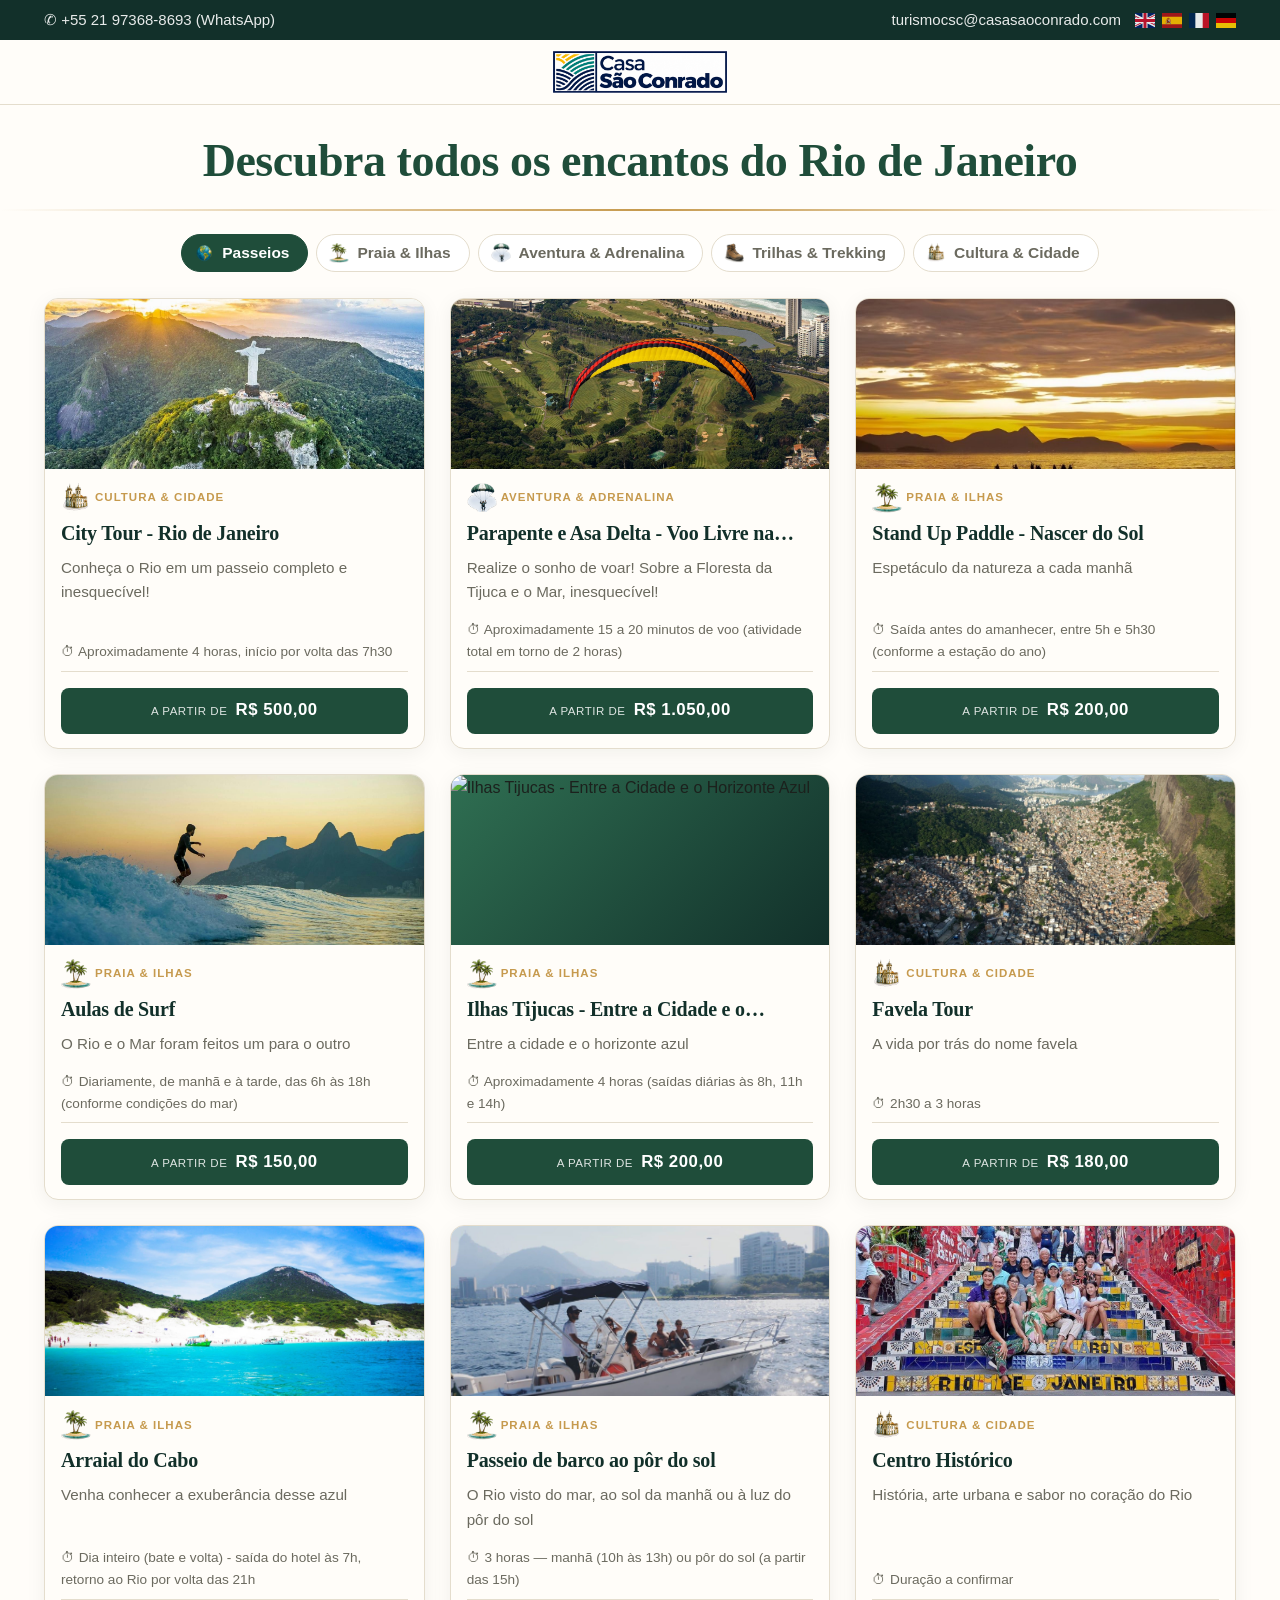
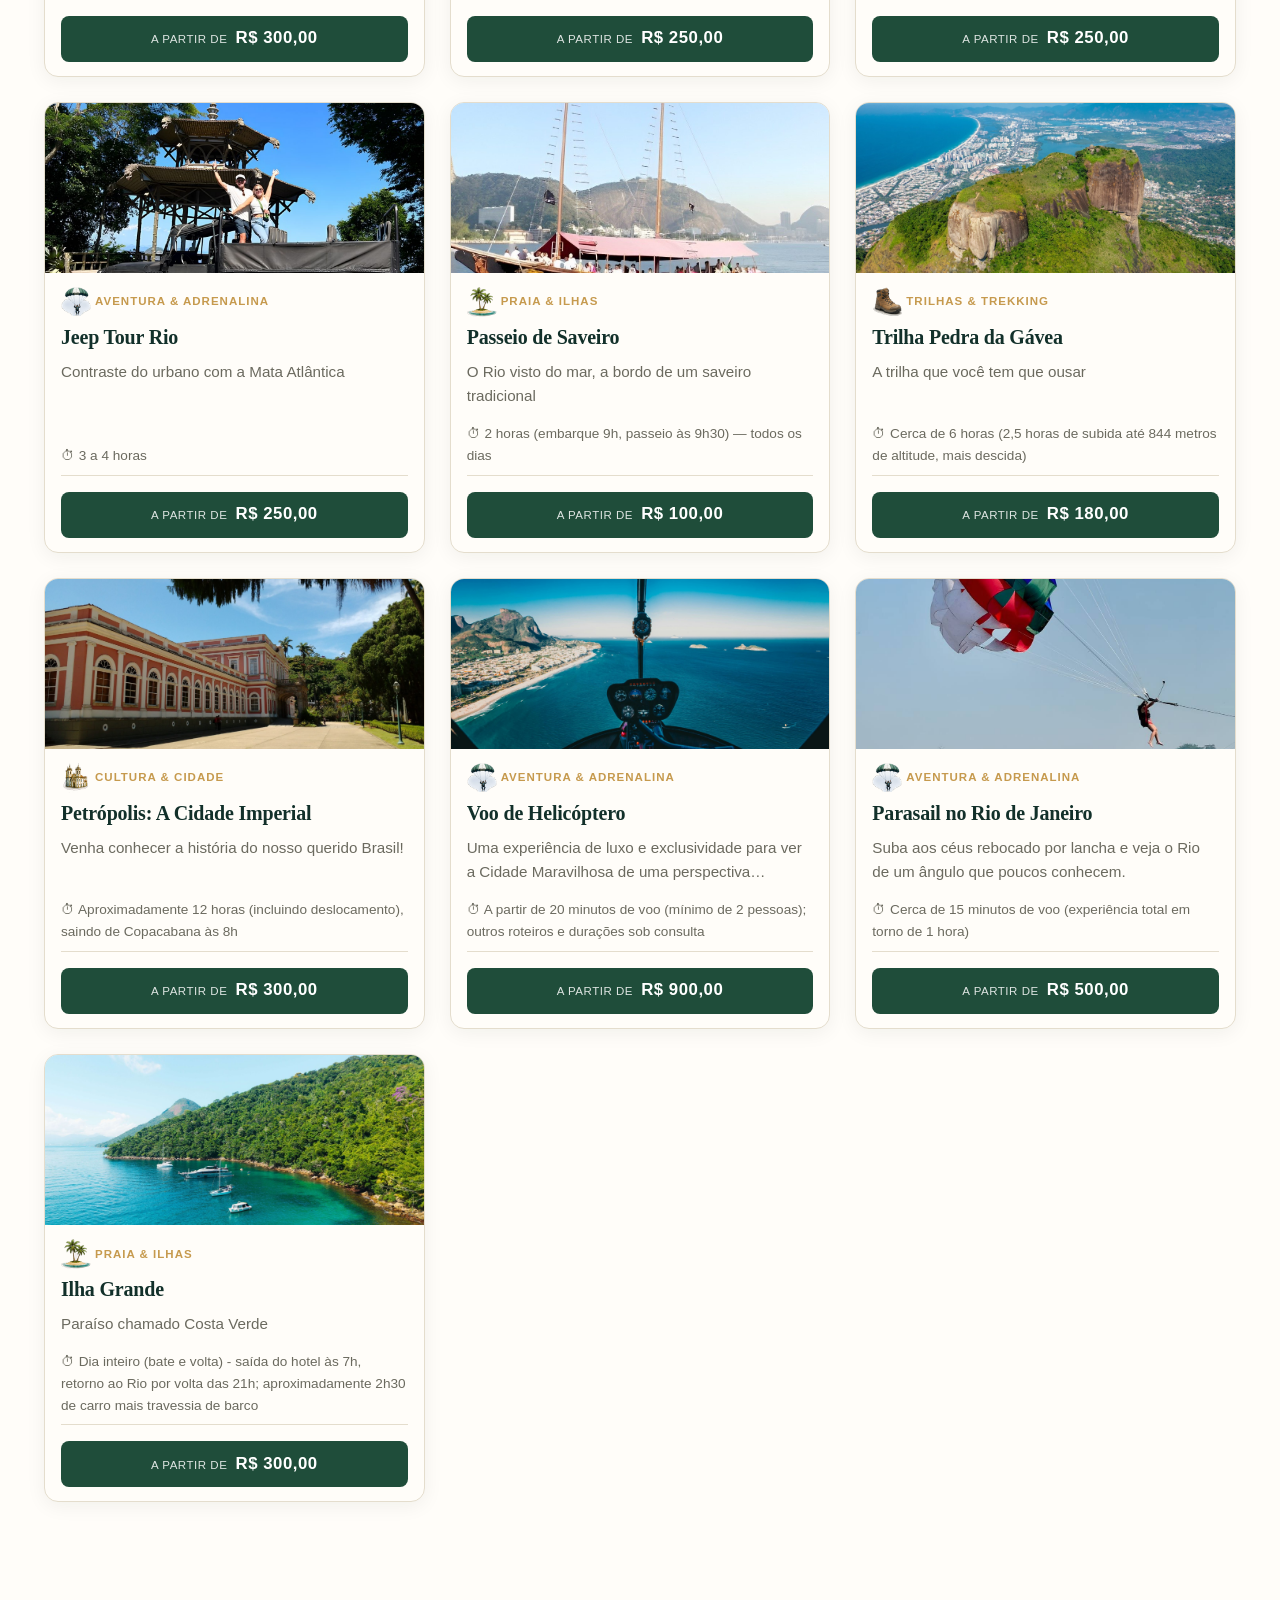
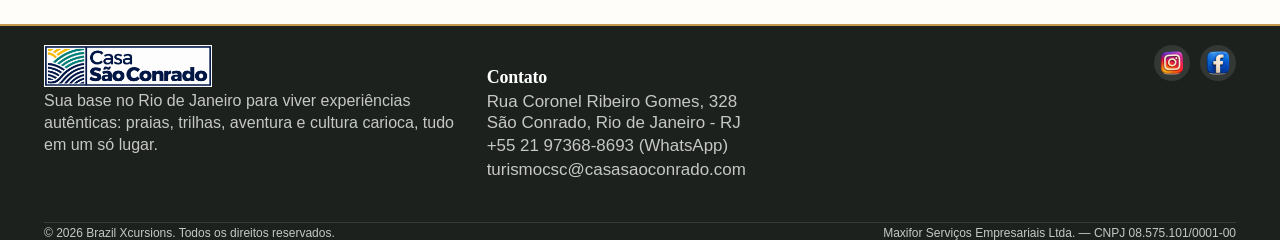
==== index.html @ d5bc512f "up" ====
<!DOCTYPE html>
<html lang="pt-BR">
<head>
<meta property="og:title" content="Descubra todos os encantos do Rio de Janeiro — Brazil Xcursions">
<meta property="og:description" content="Passeios e experiências pelo Rio de Janeiro.">
<meta property="og:image" content="https://brazilxcursions.reservas-86c.workers.dev/site-parceiro/assets/og-image-catalogo.jpg">
<meta property="og:url" content="https://brazilxcursions.reservas-86c.workers.dev/site-parceiro/catalogo">
<meta property="og:type" content="website">
<meta name="twitter:card" content="summary_large_image">
<meta charset="UTF-8">
<meta name="viewport" content="width=device-width, initial-scale=1.0">
<title id="page-title">Catálogo de Passeios — Brazil Xcursions</title>
<meta name="description" id="meta-desc" content="Explore todos os passeios e expedições disponíveis no Rio de Janeiro: trilhas, praias, aventura, cultura e natureza.">
<link rel="icon" href="favicon.ico" sizes="any">
<link rel="icon" type="image/png" sizes="32x32" href="favicon-32.png">
<link rel="apple-touch-icon" href="apple-touch-icon.png">
<link rel="stylesheet" href="style.css">
<style id="ajuste-rodape-final">
  .site-footer { padding-top: 19px !important; padding-bottom: 0 !important; }
  .site-footer .footer-grid {
    grid-template-columns: minmax(0, .85fr) minmax(480px, 1.5fr) !important;
    gap: 18px !important; align-items: start;
  }
  .site-footer .footer-logo { margin: 0 !important; line-height: 0 !important; }
  .site-footer .logo-img { max-height: 42px !important; width: auto !important; }
  .site-footer #footer-sobre { margin: 3px 0 0 !important; line-height: 1.35 !important; }
  .site-footer h4 { margin: -16px 0 3px !important; line-height: 1.1 !important; font-size: 1.12em !important; }
  #footer-contato-titulo { text-decoration: none !important; }
  #footer-contato-titulo:hover { text-decoration: underline !important; }
  .site-footer .footer-bottom span { font-size: 12px !important; font-weight: 400 !important; font-family: inherit !important; }
  .site-footer #footer-endereco, .site-footer #footer-whatsapp, .site-footer #footer-email { font-size: 1.06em !important; }
  .site-footer ul { margin: 0 !important; padding: 0 !important; line-height: 1.25 !important; }
  .site-footer li { margin: 0 0 2px !important; padding: 0 !important; }
  .site-footer .footer-social-right { display: flex; justify-content: flex-end; margin: 0 0 3px !important; line-height: 0 !important; }
  .site-footer .footer-social-right img { max-height: 24px !important; width: auto !important; }
  .site-footer .footer-bottom { margin: 3px 0 0 !important; padding: 3px 0 0 !important; line-height: 1.2 !important; }
  @media (max-width: 760px) {
    .site-footer .footer-grid { grid-template-columns: 1fr !important; gap: 16px !important; }
    .site-footer .footer-social-right { justify-content: flex-start; }
  }
</style>
</head>
<body>

<div class="topbar">
  <div class="container">
    <div><a class="wa-topbar" href="https://wa.me/5521973688693" target="_blank" rel="noopener" id="topbar-whatsapp">✆ +55 21 97368-8693 (WhatsApp)</a></div>
    <div class="topbar-right">
      <a href="mailto:turismocsc@casasaoconrado.com" id="topbar-email">turismocsc@casasaoconrado.com</a>
      <div class="lang-flags">
        <button onclick="trocarIdioma('pt')" class="lang-flag" data-lang="pt" aria-label="Português"><img src="assets/flags/br.svg" alt="Português"></button>
        <button onclick="trocarIdioma('en')" class="lang-flag" data-lang="en" aria-label="English"><img src="assets/flags/gb.svg" alt="English"></button>
        <button onclick="trocarIdioma('es')" class="lang-flag" data-lang="es" aria-label="Español"><img src="assets/flags/es.svg" alt="Español"></button>
        <button onclick="trocarIdioma('fr')" class="lang-flag" data-lang="fr" aria-label="Français"><img src="assets/flags/fr.svg" alt="Français"></button>
        <button onclick="trocarIdioma('de')" class="lang-flag" data-lang="de" aria-label="Deutsch"><img src="assets/flags/de.svg" alt="Deutsch"></button>
      </div>
    </div>
  </div>
</div>

<header class="site-header">
  <div class="nav-wrap nav-wrap--solo container">
    <a href="https://www.casasaoconrado.com/guesthouse-rio-de-janeiro-pt" class="logo">
      <img src="assets/logo-casasaoconrado.png" alt="Casa São Conrado" class="logo-img">
    </a>
  </div>
</header>

<section class="pagina-titulo">
  <div class="container">
    <h1 id="hero-titulo">Descubra todos os encantos do Rio de Janeiro</h1>
  </div>
</section>

<div class="hero-rj-faixa"></div>

<section style="padding-top:14px;">
  <div class="chip-group" id="chip-group"></div>
  <div class="container">
    <div class="pacotes-grid" id="catalogo-grid"></div>
  </div>
</section>

<footer class="site-footer">
  <div class="container">
    <div class="footer-grid" style="grid-template-columns: .85fr 1.5fr; gap: 18px; align-items: start;">
      <div>
        <div class="footer-logo"><a href="https://www.casasaoconrado.com/guesthouse-rio-de-janeiro-pt"><img src="assets/logo-casasaoconrado.png" alt="Casa São Conrado" class="logo-img"></a></div>
        <p id="footer-sobre">Sua base no Rio de Janeiro para viver experiências autênticas: praias, trilhas, aventura e cultura carioca, tudo em um só lugar.</p>
      </div>
      <div>
        <div class="social-row footer-social-right">
          <a href="https://www.instagram.com/casasaoconradorj/" target="_blank" rel="noopener" aria-label="Instagram"><img src="assets/insta.png" alt="Instagram"></a>
          <a href="https://www.facebook.com/casasaoconradorj" target="_blank" rel="noopener" aria-label="Facebook"><img src="assets/face.png" alt="Facebook"></a>
        </div>
        <h4 style="margin:0 0 3px"><a id="footer-contato-titulo" href="contato.html" style="color:inherit;text-decoration:none">Contato</a></h4>
        <ul>
          <li id="footer-endereco">Rua Coronel Ribeiro Gomes, 328<br>São Conrado, Rio de Janeiro - RJ</li>
          <li id="footer-whatsapp">+55 21 97368-8693 (WhatsApp)</li>
          <li id="footer-email">turismocsc@casasaoconrado.com</li>
        </ul>
      </div>
    </div>
    <div class="footer-bottom" style="margin-top: 3px; padding-top: 3px; padding-bottom: 0;">
      <span id="footer-direitos">© 2026 Brazil Xcursions. Todos os direitos reservados.</span>
      <span id="footer-cnpj">Maxifor Serviços Empresariais Ltda. — CNPJ 08.575.101/0001-00</span>
    </div>
  </div>
</footer>

<script src="data.js"></script>
<script src="traducoes.js"></script>
<script src="cart.js"></script>
<script src="render.js"></script>
<script src="main.js"></script>
<script>
// ============================================================
// FUNÇÕES DE TRADUÇÃO
// ============================================================
function getTexto(chave) {
  var lang = localStorage.getItem('idioma') || 'pt';
  var partes = chave.split('.');
  var atual = TRADUCOES_INTERFACE ? TRADUCOES_INTERFACE[lang] : null;
  for (var i = 0; i < partes.length; i++) {
    if (atual && atual[partes[i]] !== undefined) {
      atual = atual[partes[i]];
    } else {
      return chave;
    }
  }
  return atual;
}
// render.js usa tInterface — alias para getTexto
var tInterface = getTexto;

function getTraducao(valor) {
  if (valor === null || valor === undefined) return '';
  if (typeof valor === 'object' && !Array.isArray(valor)) {
    var lang = localStorage.getItem('idioma') || 'pt';
    return valor[lang] || valor['pt'] || valor;
  }
  return valor;
}

function getPacoteTraduzido(id) {
  var p = PACOTES.find(function(p) { return p.id === id; });
  if (!p) return null;
  var traduzido = JSON.parse(JSON.stringify(p));
  if (p.titulo && typeof p.titulo === 'object') {
    traduzido.titulo = getTraducao(p.titulo);
  }
  if (p.tagline && typeof p.tagline === 'object') {
    traduzido.tagline = getTraducao(p.tagline);
  }
  if (p.descricao && typeof p.descricao === 'object') {
    traduzido.descricao = getTraducao(p.descricao);
  }
  if (p.duracao && typeof p.duracao === 'object') {
    traduzido.duracao = getTraducao(p.duracao);
  }
  if (p.inclusos && typeof p.inclusos === 'object' && !Array.isArray(p.inclusos)) {
    traduzido.inclusos = getTraducao(p.inclusos);
  }
  if (p.naoInclusos && typeof p.naoInclusos === 'object' && !Array.isArray(p.naoInclusos)) {
    traduzido.naoInclusos = getTraducao(p.naoInclusos);
  }
  var cat = CATEGORIAS[p.categoria];
  if (cat) {
    traduzido.categoriaLabel = getTraducao(cat.label);
    traduzido.categoriaIcon = cat.icon;
    traduzido.categoriaImg = cat.img || '';
  }
  return traduzido;
}

// ============================================================
// VARIÁVEIS GLOBAIS
// ============================================================
var params = new URLSearchParams(window.location.search);
var estado = {
  categoria: params.get('categoria') || '',
  preco: params.get('preco') || '',
  busca: (params.get('busca') || '').toLowerCase(),
  ordenar: 'relevancia'
};
var DESTAQUES_TOPO = ['city-tour', 'voo-livre', 'stand-up'];

function getListaBase() {
  var BASE = [];
  if (typeof pacotesDoSite === 'function') {
    BASE = pacotesDoSite();
  } else if (typeof PACOTES !== 'undefined') {
    BASE = PACOTES;
  } else {
    console.error('Nenhuma lista de pacotes encontrada!');
    return [];
  }
  var fixos = DESTAQUES_TOPO
    .map(function(id) { return BASE.find(function(p) { return p.id === id; }); })
    .filter(Boolean);
  var resto = BASE.filter(function(p) { return DESTAQUES_TOPO.indexOf(p.id) === -1; });
  for (var i = resto.length - 1; i > 0; i--) {
    var j = Math.floor(Math.random() * (i + 1));
    var tmp = resto[i]; resto[i] = resto[j]; resto[j] = tmp;
  }
  return fixos.concat(resto);
}

function montarChips() {
  var chipGroup = document.getElementById('chip-group');
  if (!chipGroup) return;
  var categorias = [];
  if (typeof CATEGORIAS !== 'undefined') {
    var _catsSite = {};
    (typeof pacotesDoSite === 'function' ? pacotesDoSite() : (typeof PACOTES !== 'undefined' ? PACOTES : [])).forEach(function(p){ _catsSite[p.categoria] = true; });
    categorias = Object.keys(CATEGORIAS).filter(function(key){ return _catsSite[key]; }).map(function(key) {
      var cat = CATEGORIAS[key];
      var label = getTraducao(cat.label);
      return { key: key, label: label, icon: cat.icon, img: cat.img };
    });
  }
  var todas = [{ key: '', label: tInterface('menu.passeios'), icon: '✨', img: 'assets/ic-todas.png' }].concat(categorias);
  chipGroup.innerHTML = todas.map(function(c) {
    var ic = c.img ? '<img class="chip-ic" src="' + c.img + '" alt="">' : (c.icon + ' ');
    return '<button type="button" class="chip' + (estado.categoria === c.key ? ' active' : '') + '" data-cat="' + c.key + '">' + ic + c.label + '</button>';
  }).join('');
  chipGroup.querySelectorAll('.chip').forEach(function(chip) {
    chip.addEventListener('click', function() {
      estado.categoria = this.dataset.cat;
      montarChips();
      aplicarFiltros();
    });
  });
}

function aplicarFiltros() {
  var lista = getListaBase();
  if (estado.categoria) {
    lista = lista.filter(function(p) { return p.categoria === estado.categoria; });
  }
  if (estado.preco) {
    var partes = estado.preco.split('-').map(Number);
    lista = lista.filter(function(p) {
      if (p.precoNumerico === null) return false;
      return p.precoNumerico >= partes[0] && p.precoNumerico <= partes[1];
    });
  }
  if (estado.busca) {
    var buscaLower = estado.busca.toLowerCase();
    lista = lista.filter(function(p) {
      var titulo = getTraducao(p.titulo);
      var tagline = getTraducao(p.tagline);
      return String(titulo).toLowerCase().indexOf(buscaLower) !== -1 ||
             String(tagline).toLowerCase().indexOf(buscaLower) !== -1;
    });
  }
  if (estado.ordenar === 'menor-preco') {
    lista.sort(function(a, b) { return (a.precoNumerico || 1e9) - (b.precoNumerico || 1e9); });
  } else if (estado.ordenar === 'maior-preco') {
    lista.sort(function(a, b) { return (b.precoNumerico || -1) - (a.precoNumerico || -1); });
  } else if (estado.ordenar === 'az') {
    lista.sort(function(a, b) {
      var tituloA = getTraducao(a.titulo);
      var tituloB = getTraducao(b.titulo);
      return String(tituloA).localeCompare(String(tituloB), 'pt-BR');
    });
  }
  var listaParaRenderizar = lista.map(function(p) { return getPacoteTraduzido(p.id); });
  if (typeof renderPacoteGrid === 'function') {
    renderPacoteGrid('catalogo-grid', listaParaRenderizar);
  }
  var count = listaParaRenderizar.length;
  var resultEl = document.getElementById('resultado-count');
  if (resultEl) {
    resultEl.textContent = count + ' ' + getTexto('filtros.encontrados');
  }
}

// ============================================================
// TROCAR IDIOMA
// ============================================================
function trocarIdioma(lang) {
  if (typeof definirIdioma === 'function') { definirIdioma(lang); }
  else { localStorage.setItem('idioma', lang); document.documentElement.lang = lang; }
  atualizarPaginaCatalogo();
  atualizarBandeirasIdioma(lang);
}

// Mostra apenas as bandeiras dos idiomas que NÃO são o idioma atual
function atualizarBandeirasIdioma(lang) {
  document.querySelectorAll('.lang-flag').forEach(function(btn) {
    btn.style.display = btn.dataset.lang === lang ? 'none' : '';
  });
}

// ============================================================
// ATUALIZAR INTERFACE
// ============================================================
function atualizarPaginaCatalogo() {
  var lang = localStorage.getItem('idioma') || 'pt';

  // Topbar
  document.getElementById('topbar-whatsapp').textContent = getTexto('whatsapp');
  document.getElementById('topbar-email').textContent = getTexto('email');

  // Menu

  // Hero
  document.getElementById('hero-titulo').textContent = getTexto('catalogo.titulo');

  // Filtros



  // Footer
  document.getElementById('footer-sobre').textContent = getTexto('footer.sobre');
  document.getElementById('footer-contato-titulo').textContent = getTexto('footer.contato');
  document.getElementById('footer-endereco').innerHTML = getTexto('footer.endereco');
  document.getElementById('footer-whatsapp').textContent = '+55 21 97368-8693 (WhatsApp)';
  document.getElementById('footer-email').textContent = 'turismocsc@casasaoconrado.com';
  document.getElementById('footer-direitos').textContent = getTexto('footer.direitos');
  document.getElementById('footer-cnpj').textContent = getTexto('footer.cnpj').replace(/^Protótipo de e-commerce\s*[—-]?\s*/i, '');

  document.getElementById('page-title').textContent = getTexto('catalogo.titulo') + ' — Brazil Xcursions';
  document.getElementById('meta-desc').content = getTexto('hero.subtitulo');

  document.documentElement.dir = 'ltr';
  document.documentElement.lang = lang;

  montarChips();
  aplicarFiltros();
}


// ============================================================
// EVENTOS DOS FILTROS
// ============================================================

// ============================================================
// INICIALIZAÇÃO
// ============================================================
document.addEventListener('DOMContentLoaded', function() {
  var salvo = localStorage.getItem('idioma') || 'pt';
  document.documentElement.lang = salvo;
  atualizarPaginaCatalogo();
  atualizarBandeirasIdioma(salvo);
});
</script>
</body>
</html>
---- style.css ----
/* ===================================================
   Brazil Xcursions — Design System
   =================================================== */


:root {
  --cor-primaria: #1f4d3a;
  --cor-primaria-escura: #12302a;
  --cor-primaria-clara: #eaf1ea;
  --cor-secundaria: #c69a4e;
  --cor-secundaria-escura: #a97f38;
  --cor-areia: #f6f2e9;
  --cor-texto: #1c211d;
  --cor-texto-suave: #6b6a5f;
  --cor-borda: #e4ddcd;
  --cor-branco: #fffdf9;
  --sombra-suave: 0 4px 20px rgba(20, 30, 22, 0.06);
  --sombra-forte: 0 20px 60px rgba(20, 30, 22, 0.14);
  --raio: 4px;
  --raio-peq: 3px;
  --fonte-titulo: 'Newsreader', Georgia, serif;
  --fonte-corpo: 'Work Sans', 'Segoe UI', sans-serif;
}

* { box-sizing: border-box; margin: 0; padding: 0; }

html { scroll-behavior: smooth; }

body {
  font-family: var(--fonte-corpo);
  color: var(--cor-texto);
  background: var(--cor-branco);
  line-height: 1.6;
  -webkit-font-smoothing: antialiased;
}

img { max-width: 100%; display: block; }
a { color: inherit; text-decoration: none; }
ul { list-style: none; }
button { font-family: inherit; cursor: pointer; }

h1, h2, h3, h4 { font-family: var(--fonte-titulo); font-weight: 600; line-height: 1.15; color: var(--cor-texto); letter-spacing: -0.01em; }

.container {
  max-width: 1240px;
  margin: 0 auto;
  padding: 0 24px;
}

/* ---------- Botões ---------- */
.btn {
  display: inline-flex;
  align-items: center;
  justify-content: center;
  gap: 8px;
  padding: 14px 30px;
  border-radius: 2px;
  font-weight: 600;
  font-size: 13px;
  letter-spacing: .04em;
  text-transform: uppercase;
  border: none;
  transition: all .25s ease;
  white-space: nowrap;
}
.btn-primary { background: var(--cor-primaria); color: var(--cor-branco); }
.btn-primary:hover { background: var(--cor-primaria-escura); transform: translateY(-1px); }
.btn-outline { background: transparent; color: var(--cor-primaria); border: 1px solid var(--cor-primaria); }
.btn-outline:hover { background: var(--cor-primaria); color: #fff; }
.btn-ghost { background: transparent; color: #fff; border: 1px solid rgba(255,255,255,0.7); }
.btn-ghost:hover { background: rgba(255,255,255,0.12); border-color: #fff; }
.btn-full { width: 100%; }
.btn:disabled { opacity: .5; cursor: not-allowed; }
.btn-sm { padding: 9px 20px; font-size: 11.5px; }

/* Link com seta - estilo editorial, usado em cards e CTAs discretos */
.link-arrow {
  display: inline-flex;
  align-items: center;
  gap: 8px;
  font-family: var(--fonte-corpo);
  font-weight: 600;
  font-size: 13px;
  letter-spacing: .03em;
  text-transform: uppercase;
  color: var(--cor-primaria);
  border-bottom: 1px solid transparent;
  padding-bottom: 2px;
  transition: all .2s ease;
}
.link-arrow::after { content: '→'; transition: transform .2s ease; }
.link-arrow:hover { border-color: var(--cor-primaria); }
.link-arrow:hover::after { transform: translateX(3px); }

/* ---------- Header ---------- */
.topbar {
  background: var(--cor-primaria-escura);
  color: #fff;
  font-size: 15px;
  position: sticky;
  top: 0;
  z-index: 101;
}
.topbar .container { display: flex; justify-content: space-between; align-items: center; padding-top: 8px; padding-bottom: 8px; flex-wrap: wrap; gap: 6px; }
.topbar a { opacity: .9; }
.topbar a:hover { opacity: 1; text-decoration: underline; }
.topbar-right { display: flex; align-items: center; gap: 14px; }
.lang-flags { display: flex; align-items: center; gap: 7px; }
.lang-flag {
  position: relative;
  display: inline-flex;
  align-items: center;
  justify-content: center;
  padding: 0;
  border: 0;
  background: transparent;
  border-radius: 0;
  line-height: 0;
  cursor: pointer;
  opacity: .9;
  transition: border-color .15s ease, opacity .15s ease;
}
.lang-flag img {
  display: block;
  width: 20px;
  height: 15px;
  object-fit: cover;
  border-radius: 0;
  transition: transform .15s ease;
}
.lang-flag:hover img { transform: scale(1.22); }
.lang-flag:hover {
  outline: 1.5px solid var(--cor-secundaria);
  outline-offset: 2px;
  opacity: 1;
  text-decoration: none;
}
.lang-flag.active {
  outline: 1.5px solid var(--cor-secundaria);
  outline-offset: 2px;
  opacity: 1;
}
.lang-flag::after {
  content: attr(aria-label);
  display: block;
  position: absolute;
  top: calc(100% + 8px);
  left: 50%;
  transform: translateX(-50%) translateY(-4px);
  background: var(--cor-primaria-escura);
  color: #fff;
  font-size: 13.5px;
  font-weight: 500;
  padding: 6px 12px;
  border-radius: 5px;
  white-space: nowrap;
  opacity: 0;
  visibility: hidden;
  pointer-events: none;
  transition: opacity .15s ease, transform .15s ease;
  z-index: 200;
}
.lang-flag:hover::after {
  opacity: 1;
  visibility: visible;
  transform: translateX(-50%) translateY(0);
}

header.site-header {
  background: var(--cor-branco);
  border-bottom: 1px solid var(--cor-borda);
  position: sticky;
  top: var(--topbar-h, 41px);
  z-index: 100;
}
.nav-wrap {
  display: flex;
  align-items: center;
  justify-content: space-between;
  padding: 10px 24px;
  gap: 24px;
}
.logo {
  display: flex;
  align-items: center;
  gap: 12px;
  font-family: var(--fonte-titulo);
  font-weight: 500;
  font-style: italic;
  font-size: 22px;
  color: var(--cor-primaria-escura);
}
.logo .logo-icon {
  width: 42px; height: 42px;
  border-radius: 11px;
  background: linear-gradient(135deg, var(--cor-primaria), var(--cor-primaria-escura));
  display: flex; align-items: center; justify-content: center;
  color: #fff; font-size: 15px; font-weight: 800; letter-spacing: .02em;
  position: relative;
  overflow: hidden;
}
.logo .logo-icon::after {
  content: '';
  position: absolute;
  right: -6px; bottom: -6px;
  width: 16px; height: 16px;
  background: var(--cor-secundaria);
  border-radius: 4px;
  transform: rotate(20deg);
}
.footer-logo .logo-icon { width: 34px; height: 34px; font-size: 13px; }
.logo small { display: block; font-family: var(--fonte-corpo); font-weight: 500; font-size: 11px; color: var(--cor-texto-suave); }
.logo-img { height: 44px; width: auto; display: block; }
.footer-logo .logo-img { height: 42px; }

nav.main-nav { display: flex; gap: 36px; }
nav.main-nav a {
  font-weight: 600; font-size: 14px; color: var(--cor-texto);
  letter-spacing: .1em; text-transform: uppercase;
  padding: 6px 0; border-bottom: 1px solid transparent;
}
nav.main-nav a:hover, nav.main-nav a.active { color: var(--cor-primaria); border-color: var(--cor-secundaria); }

.header-actions { display: flex; align-items: center; gap: 16px; }
.wa-topbar { color: inherit; text-decoration: none; }
.wa-topbar:hover { text-decoration: underline; }
.cart-link {
  position: relative;
  display: flex; align-items: center; gap: 8px;
  font-weight: 600;
  padding: 8px 15px;
  border-radius: 999px;
  background: var(--cor-primaria-clara);
  color: var(--cor-primaria-escura);
}
.cart-link:hover { background: var(--cor-primaria); color: #fff; }
.cart-badge {
  background: var(--cor-secundaria);
  color: #fff;
  font-size: 11px;
  font-weight: 700;
  min-width: 18px; height: 18px;
  border-radius: 999px;
  display: none;
  align-items: center; justify-content: center;
  padding: 0 4px;
}
.menu-toggle { display: none; background: none; border: none; font-size: 26px; color: var(--cor-texto); }

/* ---------- Hero ---------- */
.hero {
  position: relative;
  min-height: calc(58vh + 60px);
  color: #fff;
  overflow: hidden;
}
/* capa do blog ~5px mais alta que a home (ajuda o corte do carrossel) */
.hero-blog { min-height: calc(58vh + 65px); }
.hero-rj { min-height: calc(58vh + 45px); }
.hero-rj-faixa { height: 2px; background: linear-gradient(90deg, transparent, var(--cor-secundaria), transparent); }
.hero::before {
  content: "";
  position: absolute;
  inset: 0;
  background: linear-gradient(0deg, rgba(10,20,14,.78) 0%, rgba(10,20,14,.25) 45%, rgba(10,20,14,.15) 100%);
  z-index: 1;
}
.hero-index {
  background: url('https://www.casasaoconrado.com/upload/activites/big/Trilha-Pedra-da-Gavea-69f90760b004a.jpg') center/cover no-repeat;
}
.hero-carousel { position: absolute; inset: 0; z-index: 0; }
.hero-carousel img { position: absolute; inset: 0; width: 100%; height: 100%; object-fit: cover; opacity: 0; transition: opacity 1.6s ease; }
.hero-carousel img.active { opacity: 1; }
/* Selo com o nome do destino da foto atual do carrossel — linkável para o post */
.hc-legenda { position: absolute; right: 18px; bottom: 16px; z-index: 3; display: inline-flex; align-items: center; gap: 7px; max-width: min(72vw, 440px); padding: 9px 15px; border-radius: 999px; background: rgba(13,59,46,.60); color: #fff; font-family: var(--fonte-corpo); font-size: 13px; font-weight: 600; letter-spacing: .01em; line-height: 1.15; text-decoration: none; white-space: nowrap; overflow: hidden; text-overflow: ellipsis; -webkit-backdrop-filter: blur(6px); backdrop-filter: blur(6px); box-shadow: 0 4px 18px rgba(0,0,0,.30); transition: background .2s ease, transform .2s ease; }
.hc-legenda::after { content: '›'; font-size: 16px; line-height: 1; opacity: .85; }
.hc-legenda:hover { background: rgba(198,154,78,.94); color: #20160a; transform: translateY(-1px); }
@media (max-width: 640px) { .hc-legenda { right: 12px; bottom: 12px; font-size: 12px; padding: 7px 12px; max-width: 66vw; } }
/* Crédito discreto da foto (só aparece quando o post tem capaHDcredito) */
.hc-credito { position: absolute; left: 16px; bottom: 18px; z-index: 3; max-width: 58vw; font-family: var(--fonte-corpo); font-size: 10.5px; font-weight: 500; letter-spacing: .02em; color: rgba(255,255,255,.80); text-shadow: 0 1px 3px rgba(0,0,0,.75); pointer-events: none; }
@media (max-width: 640px) { .hc-credito { left: 12px; bottom: 10px; font-size: 9.5px; max-width: 52vw; } }
.hero-blog .hero-content { text-align: center; bottom: 4px; }
.hero-blog .hero-content p { margin-left: auto; margin-right: auto; }
.hero-index .hero-content { text-align: center; }
.hero-rj .hero-content { text-align: center; bottom: 6px; }
.hero-rj .hero-content p { margin-left: auto; margin-right: auto; font-size: 19px; max-width: 560px; }
.hero-index .hero-eyebrow { justify-content: center; }
.hero-index .hero-content p { margin-left: auto; margin-right: auto; font-size: 18.5px; max-width: 560px; }
.hero-index .hero-stats { justify-content: center; }
/* Home sem camada escura: fotos limpas, legibilidade garantida pela sombra do texto */
.hero-index::before { background: none; }
.hero-index h1 { text-shadow: 0 1px 3px rgba(0,0,0,1), 0 2px 10px rgba(0,0,0,.98), 0 4px 20px rgba(0,0,0,.92), 0 8px 36px rgba(0,0,0,.85); }
.hero-index .hero-content p { opacity: 1; text-shadow: 0 1px 2px rgba(0,0,0,1), 0 1px 7px rgba(0,0,0,.95), 0 2px 14px rgba(0,0,0,.9), 0 5px 22px rgba(0,0,0,.8); }
.hero-index .hero-eyebrow { opacity: 1; text-shadow: 0 1px 2px rgba(0,0,0,1), 0 1px 6px rgba(0,0,0,.92), 0 2px 12px rgba(0,0,0,.85); }
.region-filters { display: flex; gap: 22px; flex-wrap: wrap; justify-content: center; align-items: center; padding: 8px 0; }
.region-chip { font-family: var(--fonte-corpo); font-size: 13px; font-weight: 600; letter-spacing: .08em; text-transform: uppercase; color: var(--cor-texto-suave); text-decoration: none; padding-bottom: 3px; border-bottom: 1px solid transparent; transition: color .2s ease, border-color .2s ease; }
.region-chip:nth-of-type(odd):hover { color: #1f9d5a; border-bottom-color: #1f9d5a; }
.region-chip:nth-of-type(even):hover { color: #e0a728; border-bottom-color: #e0a728; }
.region-chip.active { color: var(--cor-primaria); border-bottom-color: var(--cor-primaria); }
.region-dot { color: var(--cor-borda); font-size: 11px; }
.hero-content { max-width: 720px; position: absolute; left: 0; right: 0; bottom: 32px; margin: 0 auto; padding: 0 24px; z-index: 2; }
.hero-eyebrow {
  display: flex;
  align-items: center;
  gap: 12px;
  font-family: var(--fonte-corpo);
  font-size: 12px;
  font-weight: 600;
  letter-spacing: .18em;
  text-transform: uppercase;
  margin-bottom: 16px;
  opacity: .9;
  text-shadow: 0 1px 2px rgba(0,0,0,.85), 0 1px 5px rgba(0,0,0,.6);
}
.hero-eyebrow::before { content: ''; width: 34px; height: 1px; background: var(--cor-secundaria); }
.hero h1 { font-family: var(--fonte-titulo); font-weight: 600; font-style: italic; font-size: 52px; line-height: 1.05; margin-bottom: 16px; letter-spacing: 0; color: #fff; text-shadow: 0 1px 3px rgba(0,0,0,.9), 0 2px 12px rgba(0,0,0,.85), 0 6px 22px rgba(0,0,0,.7); }
.hero p { font-size: 16.5px; opacity: .92; margin-bottom: 26px; max-width: 480px; font-weight: 300; line-height: 1.6; text-shadow: 0 1px 2px rgba(0,0,0,.85), 0 1px 5px rgba(0,0,0,.6); }
.hero-actions { display: flex; gap: 20px; flex-wrap: wrap; align-items: center; }
.hero-stats { display: flex; gap: 40px; margin-top: 34px; flex-wrap: wrap; }
.hero-stats div strong { display: block; font-size: 28px; font-family: var(--fonte-titulo); font-weight: 400; }
.hero-stats div span { font-size: 11px; letter-spacing: .08em; text-transform: uppercase; opacity: .8; }

/* ---------- Barra de busca flutuante ---------- */
.search-bar {
  background: #fff;
  border-radius: var(--raio);
  box-shadow: var(--sombra-forte);
  padding: 18px;
  display: flex;
  gap: 12px;
  flex-wrap: wrap;
  margin-top: -46px;
  position: relative;
  z-index: 10;
}
.search-bar select, .search-bar input {
  flex: 1;
  min-width: 160px;
  padding: 12px 14px;
  border-radius: var(--raio-peq);
  border: 1px solid var(--cor-borda);
  font-family: inherit;
  font-size: 14px;
  color: var(--cor-texto);
  background: #fff;
}

/* ---------- Seções gerais ---------- */
section { padding: 62px 0; }
.section-head { text-align: center; max-width: 620px; margin: 0 auto 40px; }
.section-head h2 { font-family: var(--fonte-titulo); font-weight: 600; font-style: italic; font-size: 38px; margin: 14px 0 16px; }
.section-head p { color: var(--cor-texto-suave); font-size: 16px; font-weight: 300; }
.section-alt { background: var(--cor-areia); }

/* Rótulo "eyebrow" editorial — mesma linguagem das newsletters/landings:
   traço dourado + texto em versalete. Usado em qualquer título de seção. */
.eyebrow {
  display: inline-flex; align-items: center; gap: 10px;
  color: var(--cor-secundaria-escura);
  font-weight: 600; font-size: 12px; letter-spacing: .18em; text-transform: uppercase;
}
.eyebrow::before { content: ''; width: 22px; height: 2px; background: var(--cor-secundaria); flex: none; }
.eyebrow.eyebrow-claro { color: #e8dcc0; }
.eyebrow.eyebrow-claro::before { background: var(--cor-secundaria); }
.section-head .eyebrow, .split-section .split-text .eyebrow { margin-bottom: 16px; }

/* ---------- Seção storytelling (imagem + texto) ---------- */
.split-section { display: grid; grid-template-columns: 1fr 1fr; gap: 0; align-items: stretch; }
.split-section .split-img { position: relative; min-height: 460px; overflow: hidden; }
.split-section .split-img img { width: 100%; height: 100%; object-fit: cover; position: absolute; inset: 0; }
/* Carrossel deslizante: a linha inteira (foto + bloco branco de texto) desliza junta.
   Só vira carrossel quando o JS marca a caixa — sem JS fica a seção estática normal. */
.split-carrossel.ativo { position: relative; overflow: hidden; min-height: 460px; }
.split-carrossel.ativo .split-section {
  position: absolute; inset: 0;
  transform: translateX(0);
  transition: transform 1.1s cubic-bezier(.65,0,.2,1);
}
.split-carrossel.ativo .split-section.sem-transicao { transition: none; }
.split-carrossel.ativo .split-text { background: var(--cor-branco); }
/* Em telas estreitas a linha vira coluna e a altura fica imprevisível:
   mantém só a primeira seção, estática, como era antes. */
@media (max-width: 960px) {
  .split-carrossel.ativo { min-height: 0; overflow: visible; }
  .split-carrossel.ativo .split-section { position: relative; transform: none !important; transition: none; }
  .split-carrossel.ativo .split-section:not(:first-child) { display: none; }
}
.split-section .split-text { display: flex; flex-direction: column; justify-content: center; padding: 60px 80px; }
.split-section .split-text .eyebrow { color: var(--cor-secundaria-escura); font-weight: 600; font-size: 12px; letter-spacing: .18em; text-transform: uppercase; margin-bottom: 18px; }
.split-section .split-text h2 { font-family: var(--fonte-titulo); font-weight: 600; font-style: italic; font-size: 34px; margin-bottom: 20px; }
.split-section .split-text p { color: var(--cor-texto-suave); font-size: 16px; font-weight: 300; line-height: 1.8; margin-bottom: 28px; }
.split-section.reverse { direction: rtl; }
.split-section.reverse > * { direction: ltr; }
.mapa-banner { grid-template-columns: 0.6fr 1.4fr; }


/* ---------- Categorias + Mapa (home, seção fundida) ---------- */
.cat-mapa-wrap { display: grid; grid-template-columns: 1.35fr 0.65fr; gap: 44px; align-items: center; }
.cat-coluna { }
.categorias-lista { display: flex; flex-wrap: wrap; gap: 12px; justify-content: center; max-width: 500px; margin: 0 auto; }
.cat-quadrado {
  width: 150px; height: 150px;
  display: flex; flex-direction: column; align-items: center; justify-content: center; gap: 12px;
  border: 1px solid var(--cor-borda); border-radius: var(--raio);
  background: var(--cor-branco);
  transition: all .22s ease;
}
.cat-quadrado:hover { background: var(--cor-primaria); border-color: var(--cor-primaria); transform: translateY(-3px); box-shadow: var(--sombra-forte); }
.cat-quadrado-icon { font-size: 42px; line-height: 1; }
.cat-quadrado-label { font-family: var(--fonte-titulo); font-weight: 500; font-size: 16.5px; color: var(--cor-texto); text-align: center; padding: 0 8px; transition: color .22s ease; }
.cat-quadrado:hover .cat-quadrado-label { color: #fff; }

.mapa-coluna { display: flex; flex-direction: column; align-items: center; }
.mapa-titulo-link {
  display: block; text-align: center;
  font-family: var(--fonte-corpo); font-weight: 700; font-size: 14px;
  letter-spacing: .16em; text-transform: uppercase;
  color: var(--cor-primaria); margin-bottom: 14px;
  transition: color .2s ease;
}
.mapa-titulo-link:hover { color: var(--cor-secundaria-escura); }
.mapa-caixa {
  display: block; width: 100%; max-width: 340px;
  border: 1px solid var(--cor-borda); border-radius: var(--raio);
  background: var(--cor-areia); padding: 14px; overflow: hidden;
  transition: all .22s ease;
}
.mapa-caixa:hover { background: var(--cor-primaria); border-color: var(--cor-primaria); transform: translateY(-3px); }
.mapa-caixa #mini-mapa { width: 100%; aspect-ratio: 1 / 1; }

@media (max-width: 860px) {
  .cat-mapa-wrap { grid-template-columns: 1fr; gap: 30px; }
  .mapa-caixa { max-width: 300px; }
}

/* ---------- Categorias (home) — grid antigo, mantido para compatibilidade ---------- */
.categorias-grid { display: grid; grid-template-columns: repeat(5, 1fr); gap: 1px; background: var(--cor-borda); border: 1px solid var(--cor-borda); }
.categoria-card {
  background: var(--cor-branco);
  padding: 40px 18px;
  text-align: center;
  transition: all .25s ease;
}
.categoria-card:hover { background: var(--cor-primaria); }
.categoria-card:hover h4, .categoria-card:hover p { color: #fff; }
.categoria-card .icon { font-size: 30px; margin-bottom: 16px; }
.categoria-card h4 { font-family: var(--fonte-titulo); font-weight: 500; font-size: 16px; transition: color .25s ease; }
.categoria-card .categoria-count { font-size: 12px; color: var(--cor-texto-suave); margin-top: 6px; transition: color .25s ease; }

/* ---------- Filtros catálogo ---------- */
.chip-group { display: flex; gap: 8px; flex-wrap: nowrap; justify-content: safe center; overflow-x: auto; margin: 0 0 10px; padding: 9px 8px 16px; scroll-padding: 0 8px; scrollbar-width: none; -webkit-overflow-scrolling: touch; }
.chip-group::-webkit-scrollbar { display: none; }
.filtros-bar {
  display: flex;
  gap: 14px;
  flex-wrap: wrap;
  align-items: center;
  margin-bottom: 32px;
  padding-bottom: 20px;
  border-bottom: 1px solid var(--cor-borda);
}
.filtros-bar select {
  appearance: none;
  -webkit-appearance: none;
  padding: 10px 34px 10px 14px;
  border-radius: var(--raio-peq);
  border: 1px solid var(--cor-borda);
  font-family: inherit;
  font-size: 13.5px;
  color: var(--cor-texto);
  background: #fff url("data:image/svg+xml,%3Csvg xmlns='http://www.w3.org/2000/svg' viewBox='0 0 20 20' fill='none'%3E%3Cpath d='M5 7.5L10 12.5L15 7.5' stroke='%236b6a5f' stroke-width='1.6' stroke-linecap='round' stroke-linejoin='round'/%3E%3C/svg%3E") no-repeat right 12px center;
  cursor: pointer;
  transition: border-color .2s ease;
}
.filtros-bar select:hover, .filtros-bar select:focus { border-color: var(--cor-primaria); outline: none; }
.busca-wrap { position: relative; }
.busca-wrap .busca-ic { position: absolute; left: 13px; top: 50%; transform: translateY(-50%); width: 16px; height: 16px; color: var(--cor-texto-suave); pointer-events: none; }
.filtros-bar input[type="text"] {
  padding: 10px 14px 10px 36px;
  border-radius: var(--raio-peq);
  border: 1px solid var(--cor-borda);
  font-family: inherit;
  font-size: 13.5px;
  background: #fff;
  transition: border-color .2s ease;
}
.filtros-bar input[type="text"]:focus { border-color: var(--cor-primaria); outline: none; }
.filtros-bar .resultado-count {
  margin-left: auto;
  font-size: 12px;
  font-weight: 600;
  color: var(--cor-primaria-escura);
  background: var(--cor-primaria-clara);
  padding: 6px 14px;
  border-radius: 999px;
  white-space: nowrap;
}
.chip {
  display: inline-flex; align-items: center; gap: 8px;
  white-space: nowrap;
  padding: 8px 18px;
  border-radius: 999px;
  border: 1px solid var(--cor-borda);
  background: #fff;
  font-size: 15.5px;
  font-weight: 600;
  color: var(--cor-texto-suave);
  cursor: pointer;
  transition: transform .28s cubic-bezier(.2,.75,.25,1), box-shadow .28s ease, border-color .2s ease, color .2s ease, background .2s ease;
}
.chip:hover { transform: translateY(-3px); border-color: var(--cor-primaria); color: var(--cor-primaria); box-shadow: 0 8px 18px rgba(31,77,58,.16); }
.chip-ic { width: 20px; height: 20px; object-fit: contain; flex: 0 0 auto; transition: transform .28s cubic-bezier(.2,.75,.25,1); }
.chip:hover .chip-ic { transform: scale(1.12); }
.chip:has(.chip-ic) { padding-left: 12px; }
.chip.active { background: var(--cor-primaria); color: #fff; border-color: var(--cor-primaria); }
.chip.active:hover { color: #fff; background: var(--cor-primaria-escura, var(--cor-primaria)); }

/* ---------- Página de detalhe do pacote ---------- */
.breadcrumb { font-size: 13.5px; color: var(--cor-texto-suave); padding: 20px 0; }
.breadcrumb a:hover { color: var(--cor-primaria); text-decoration: underline; }

.pacote-cat { display: inline-flex; align-items: center; gap: 8px; margin-bottom: 10px; font-family: var(--fonte-titulo); font-size: 28px; font-weight: 600; color: var(--cor-primaria); }
.pacote-cat .pacote-cat-ic { width: 39px; height: 39px; object-fit: contain; flex: 0 0 auto; }
.pacote-header { display: flex; justify-content: space-between; align-items: flex-start; gap: 24px; margin: 14px 0 24px; }
.pacote-header > div { flex: 1 1 auto; min-width: 0; }  /* titulo ocupa o espaco, logo fica sempre a direita */
@media (max-width: 560px) { .pacote-header { gap: 12px; } }
.pacote-header h1 { font-style: italic; font-weight: 600; font-size: 40px; margin-bottom: 10px; }
.pacote-header .tagline { color: var(--cor-texto-suave); font-size: 20px; font-weight: 400; }

.galeria { display: grid; grid-template-columns: 2fr 1fr 1fr; grid-template-rows: 1fr 1fr; gap: 10px; border-radius: var(--raio); overflow: hidden; height: 440px; margin-bottom: 40px; }
/* Sem isto, fotos em RETRATO forçam a linha do grid a crescer (min-height:auto) e a galeria fica cortada */
.galeria > * { min-width: 0; min-height: 0; }
.galeria img { width: 100%; height: 100%; object-fit: cover; cursor: pointer; }
.galeria .principal { grid-row: 1 / 3; }
.galeria .ver-mais { position: relative; cursor: pointer; overflow: hidden; }
.galeria .ver-mais img { width: 100%; height: 100%; object-fit: cover; display: block; }
.galeria .ver-mais[data-count]::after {
  content: attr(data-count);
  position: absolute; inset: 0;
  background: rgba(9,79,79,.55);
  color: #fff; display: flex; align-items: center; justify-content: center;
  font-weight: 700; font-size: 15px;
}
.galeria-video { position: relative; cursor: pointer; overflow: hidden; }
.galeria-video img { width: 100%; height: 100%; object-fit: cover; filter: brightness(.55); }
.galeria-video-play {
  position: absolute; inset: 0; display: flex; align-items: center; justify-content: center;
  pointer-events: none; font-size: 0;
}
.galeria-video-play::before {
  content: ''; position: absolute; width: 46px; height: 46px; border-radius: 50%; background: rgba(255,255,255,.92);
}
.galeria-video-play::after {
  content: '▶'; position: relative; color: var(--cor-primaria); font-size: 15px; padding-left: 3px;
}

.detalhe-grid { display: grid; grid-template-columns: 2fr 1fr; gap: 48px; align-items: start; }
.detalhe-conteudo h2 { font-size: 22px; margin: 32px 0 14px; }
.detalhe-conteudo h2:first-child { margin-top: 0; }
.detalhe-conteudo p { color: var(--cor-texto); margin-bottom: 14px; white-space: pre-line; }
.detalhe-conteudo p:last-child { margin-bottom: 0; }

.inclusos-list { display: grid; gap: 10px; }
.inclusos-list li { display: flex; gap: 10px; align-items: flex-start; font-size: 14.5px; }
.inclusos-list li::before { content: '✓'; color: var(--cor-primaria); font-weight: 800; }
.inclusos-list.nao-inclusos li::before { content: '✕'; color: var(--cor-secundaria-escura); }

/* ---------- Faixa de destaque (regiões + datas) ---------- */
.datas-destaque { display: flex; gap: 12px; flex-wrap: wrap; margin-bottom: 32px; }
.data-chip {
  flex: 1; min-width: 180px;
  display: flex; flex-direction: column; gap: 4px;
  background: var(--cor-primaria-clara);
  border: 1px solid var(--cor-borda);
  border-left: 3px solid var(--cor-primaria);
  border-radius: var(--raio-peq);
  padding: 12px 16px;
  transition: all .2s ease;
}
.data-chip:hover { background: var(--cor-primaria); border-color: var(--cor-primaria); }
.data-chip:hover .data-chip-regiao, .data-chip:hover .data-chip-datas { color: #fff; }
.data-chip-regiao { font-size: 23px; font-weight: 700; letter-spacing: .01em; color: var(--cor-primaria-escura); font-family: var(--fonte-titulo); }
.data-chip-datas { font-size: 12.5px; font-weight: 600; color: var(--cor-texto-suave); }

/* ---------- Cards de expedição (clean, foto + texto branco) ---------- */
.expedicoes-lista { display: grid; grid-template-columns: repeat(3, 1fr); gap: 20px; margin-bottom: 40px; }
.expedicao-card {
  position: relative;
  display: flex; flex-direction: column; justify-content: flex-end;
  min-height: 440px;
  border-radius: var(--raio);
  overflow: hidden;
  background-size: cover; background-position: center;
  color: #fff;
  padding: 20px 22px;
  transition: transform .3s ease, box-shadow .3s ease;
}
.expedicao-card:hover { transform: translateY(-4px); box-shadow: var(--sombra-forte); }
.exp-regiao-tag {
  position: absolute; top: 18px; left: 18px;
  font-size: 11px; font-weight: 700; letter-spacing: .12em; text-transform: uppercase;
  background: rgba(255,255,255,.16); backdrop-filter: blur(4px);
  border: 1px solid rgba(255,255,255,.3);
  padding: 5px 12px; border-radius: 999px; color: #fff;
}
.exp-card-info { position: relative; z-index: 2; }
.exp-card-datas { font-size: 13px; font-weight: 600; color: #fff; text-shadow: 0 1px 6px rgba(0,0,0,.55); }
.expedicao-card h3 { font-family: var(--fonte-titulo); font-style: italic; font-weight: 600; font-size: 23px; color: #fff; margin: 6px 0 12px; line-height: 1.15; text-shadow: 0 1px 8px rgba(0,0,0,.5); }
.exp-card-foot { display: flex; align-items: center; justify-content: flex-start; gap: 12px; padding-top: 12px; border-top: 1px solid rgba(255,255,255,.22); }
.exp-card-cta { font-size: 12px; font-weight: 700; letter-spacing: .04em; text-transform: uppercase; color: #fff; }
@media (max-width: 900px) {
  .expedicoes-lista { grid-template-columns: 1fr; }
  .expedicao-card { min-height: 360px; }
}

.video-wrap { position: relative; padding-top: 56.25%; border-radius: var(--raio); overflow: hidden; margin: 20px 0; background: #000; }
.video-wrap iframe { position: absolute; inset: 0; width: 100%; height: 100%; border: 0; }
.video-wrap video { position: absolute; inset: 0; width: 100%; height: 100%; border: 0; object-fit: contain; background: #000; }
.exp-video { width: 100%; border-radius: var(--raio); margin: 20px 0; display: block; background: #000; }

/* Card de reserva (sticky) */
.booking-card {
  background: #fff;
  border: 1px solid var(--cor-borda);
  border-radius: var(--raio);
  box-shadow: var(--sombra-suave);
  padding: 26px;
  position: sticky;
  top: 100px;
}
.booking-card .price { font-size: 30px; font-weight: 800; font-family: var(--fonte-titulo); color: var(--cor-primaria-escura); }
.booking-card .price small { font-size: 13px; font-weight: 500; color: var(--cor-texto-suave); display: block; margin-top: 2px; }
.booking-card .field { margin: 16px 0; }
.booking-card label { display: block; font-size: 13px; font-weight: 600; margin-bottom: 6px; }
.booking-card input, .booking-card select {
  width: 100%; padding: 11px 12px; border-radius: var(--raio-peq);
  border: 1px solid var(--cor-borda); font-family: inherit; font-size: 14px;
}
.booking-card .subtotal-row { display: flex; justify-content: space-between; font-weight: 700; margin: 16px 0; padding-top: 16px; border-top: 1px dashed var(--cor-borda); }
.booking-card .trust { display: flex; gap: 8px; align-items: center; font-size: 12.5px; color: var(--cor-texto-suave); margin-top: 14px; }

/* ---------- Carrinho ---------- */
.cart-table { width: 100%; border-collapse: collapse; }
.cart-item-row { display: grid; grid-template-columns: 90px 1.6fr 1fr auto auto; gap: 18px; align-items: center; padding: 20px 0; border-bottom: 1px solid var(--cor-borda); }
.cart-item-row img { width: 90px; height: 90px; object-fit: cover; border-radius: 10px; }
.cart-item-row h4 { font-size: 16px; margin-bottom: 4px; }
.cart-item-row .qty-input { width: 70px; padding: 8px; border-radius: var(--raio-peq); border: 1px solid var(--cor-borda); }
.cart-item-row .remove-btn { color: var(--cor-secundaria); font-size: 13px; font-weight: 600; background: none; border: none; }
.cart-summary { background: var(--cor-areia); border-radius: var(--raio); padding: 24px; }
.cart-summary .row { display: flex; justify-content: space-between; margin-bottom: 12px; font-size: 15px; }
.cart-summary .total-row { font-size: 20px; font-weight: 800; border-top: 1px solid var(--cor-borda); padding-top: 14px; margin-top: 14px; }
.empty-state { text-align: center; padding: 80px 20px; color: var(--cor-texto-suave); }
.empty-state .icon { font-size: 56px; margin-bottom: 18px; }

/* ---------- Checkout ---------- */
.checkout-grid { display: grid; grid-template-columns: 1.5fr 1fr; gap: 48px; align-items: start; }
.form-card { background: #fff; border: 1px solid var(--cor-borda); border-radius: var(--raio); padding: 28px; margin-bottom: 24px; }
.form-card h3 { font-size: 17px; margin-bottom: 18px; display: flex; align-items: center; gap: 8px; }
.form-row { display: grid; grid-template-columns: 1fr 1fr; gap: 16px; margin-bottom: 16px; }
.form-row.single { grid-template-columns: 1fr; }
.form-field label { display: block; font-size: 13px; font-weight: 600; margin-bottom: 6px; }
.form-field input, .form-field select {
  width: 100%; padding: 12px 14px; border-radius: var(--raio-peq);
  border: 1px solid var(--cor-borda); font-family: inherit; font-size: 14.5px;
}
.form-field input:focus, .form-field select:focus { outline: 2px solid var(--cor-primaria); border-color: var(--cor-primaria); }
.payment-tabs { display: flex; gap: 10px; margin-bottom: 20px; }
.payment-tab {
  flex: 1; text-align: center; padding: 12px; border-radius: var(--raio-peq);
  border: 1.5px solid var(--cor-borda); font-weight: 600; font-size: 14px; background: #fff;
}
.payment-tab.active { border-color: var(--cor-primaria); background: var(--cor-primaria-clara); color: var(--cor-primaria-escura); }
.pix-box { text-align: center; padding: 24px; background: var(--cor-areia); border-radius: var(--raio-peq); }
.pix-box .qr { width: 160px; height: 160px; margin: 0 auto 14px; background: #fff; border: 1px solid var(--cor-borda); border-radius: 10px; display: flex; align-items: center; justify-content: center; font-size: 44px; }

.order-summary { background: var(--cor-areia); border-radius: var(--raio); padding: 24px; position: sticky; top: 100px; }
.order-summary .item { display: flex; gap: 12px; margin-bottom: 14px; }
.order-summary .item img { width: 56px; height: 56px; object-fit: cover; border-radius: 8px; }
.order-summary .item .info { flex: 1; font-size: 13.5px; }
.order-summary .item .info strong { display: block; font-size: 14px; }
.security-note { display: flex; align-items: flex-start; gap: 8px; font-size: 12.5px; color: var(--cor-texto-suave); margin-top: 16px; }

/* ---------- Confirmação ---------- */
.confirm-box { max-width: 640px; margin: 0 auto; text-align: center; padding: 60px 20px; }
.confirm-box .check-circle {
  width: 84px; height: 84px; border-radius: 50%; background: var(--cor-primaria-clara);
  color: var(--cor-primaria); font-size: 42px; display: flex; align-items: center; justify-content: center;
  margin: 0 auto 24px;
}
.order-number { display: inline-block; background: var(--cor-areia); padding: 10px 20px; border-radius: 999px; font-weight: 700; margin: 16px 0 28px; letter-spacing: .04em; }

/* ---------- Por que reservar / vantagens ---------- */
.vantagens-grid { display: grid; grid-template-columns: repeat(4, 1fr); gap: 24px; }
.vantagem-card { text-align: center; padding: 12px; }
.vantagem-card .icon { width: 52px; height: 52px; border-radius: 50%; border: 1px solid var(--cor-borda); background: transparent; color: var(--cor-primaria); font-size: 22px; display: flex; align-items: center; justify-content: center; margin: 0 auto 18px; transition: background .22s ease, border-color .22s ease, transform .22s ease; }
.vantagem-card:hover .icon { background: var(--cor-primaria-clara); border-color: var(--cor-secundaria); transform: translateY(-3px); }
.vantagem-card h4 { font-family: var(--fonte-titulo); font-weight: 500; font-style: italic; font-size: 18px; margin-bottom: 8px; }
.vantagem-card p { font-size: 13.5px; color: var(--cor-texto-suave); font-weight: 300; line-height: 1.7; }

/* Números da operação (vieram do topo da home para esta seção) */
.numeros-row {
  display: flex; justify-content: center; flex-wrap: wrap;
  gap: 64px;
  margin-top: 48px; padding-top: 40px;
  border-top: 1px solid var(--cor-borda);
  text-align: center;
}
.numeros-row div strong {
  display: block;
  font-family: var(--fonte-titulo); font-weight: 400; font-size: 34px;
  color: var(--cor-primaria);
}
.numeros-row div span {
  font-size: 11px; letter-spacing: .08em; text-transform: uppercase;
  color: var(--cor-texto-suave);
}
@media (max-width: 720px) {
  .numeros-row { gap: 32px; margin-top: 36px; padding-top: 30px; }
  .numeros-row div strong { font-size: 26px; }
}

/* ---------- Newsletter / CTA final ---------- */
.cta-final {
  background: var(--cor-primaria-escura);
  color: #fff;
  border-radius: 2px;
  padding: 72px 56px;
  text-align: center;
  margin: 0 24px;
}
.cta-final .eyebrow { justify-content: center; margin-bottom: 16px; }
.cta-final h2 { color: #fff; font-style: italic; font-size: 32px; margin-bottom: 14px; }
.cta-final p { opacity: .85; margin-bottom: 32px; font-weight: 300; }
.newsletter-form { display: flex; gap: 10px; max-width: 440px; margin: 0 auto; }
.newsletter-form input { flex: 1; padding: 13px 16px; border-radius: 2px; border: none; font-family: inherit; }
.cta-final .btn-primary { background: var(--cor-secundaria); color: var(--cor-primaria-escura); }
.cta-final .btn-primary:hover { background: var(--cor-secundaria-escura); color: #fff; }

/* ---------- Footer ---------- */
footer.site-footer { background: var(--cor-texto); color: rgba(255,255,255,.75); padding: 64px 0 24px; margin-top: 60px; border-top: 2px solid var(--cor-secundaria); }
.footer-grid { display: grid; grid-template-columns: 2fr 1fr 1fr 1.3fr; gap: 40px; margin-bottom: 40px; }
.footer-grid h4 { color: #fff; font-size: 15px; margin-bottom: 18px; }
.footer-grid li { margin-bottom: 10px; font-size: 14px; }
.footer-grid a:hover { color: #fff; }
.footer-logo { display: flex; align-items: center; gap: 10px; color: #fff; font-family: var(--fonte-titulo); font-weight: 500; font-style: italic; font-size: 21px; margin-bottom: 18px; }
.footer-bottom { border-top: 1px solid rgba(255,255,255,.12); padding-top: 22px; display: flex; justify-content: space-between; font-size: 13px; flex-wrap: wrap; gap: 10px; }
.social-row { display: flex; gap: 10px; margin-top: 16px; }
.social-row a { width: 36px; height: 36px; border-radius: 50%; background: rgba(255,255,255,.1); display: flex; align-items: center; justify-content: center; }
.social-row a:hover { background: var(--cor-secundaria); }
.social-row a:has(img):hover { background: rgba(255,255,255,.18); }
.social-row a img { width: 24px; height: 24px; object-fit: contain; display: block; transition: transform .15s ease; }
.social-row a:hover img { transform: scale(1.12); }

/* ---------- Formulários de cadastro (tours / parceiros) ---------- */
.repeat-row { display: flex; gap: 10px; margin-bottom: 10px; align-items: center; }
.repeat-row input, .repeat-row select { flex: 1; }
.repeat-row .remove-row-btn { background: none; border: none; color: var(--cor-texto-suave); font-size: 18px; padding: 4px 8px; }
.repeat-row .remove-row-btn:hover { color: var(--cor-secundaria-escura); }
.add-row-btn { background: none; border: 1px dashed var(--cor-borda); color: var(--cor-primaria); font-weight: 600; font-size: 13px; padding: 10px; width: 100%; border-radius: var(--raio-peq); margin-top: 4px; }
.add-row-btn:hover { border-color: var(--cor-primaria); background: var(--cor-primaria-clara); }

.checkbox-grid { display: grid; grid-template-columns: repeat(2, 1fr); gap: 10px; }
.checkbox-item { display: flex; align-items: center; gap: 8px; font-size: 14px; padding: 10px 12px; border: 1px solid var(--cor-borda); border-radius: var(--raio-peq); cursor: pointer; }
.checkbox-item input { width: auto; }
.checkbox-item:has(input:checked) { border-color: var(--cor-primaria); background: var(--cor-primaria-clara); }

.status-badge { display: inline-flex; align-items: center; gap: 6px; font-size: 11px; font-weight: 700; letter-spacing: .06em; text-transform: uppercase; padding: 5px 12px; border-radius: 999px; }
.status-badge.analise { background: var(--cor-primaria-clara); color: var(--cor-primaria-escura); }
.status-badge.aprovado { background: #dff3e2; color: #1f6b32; }

.submission-card { background: #fff; border: 1px solid var(--cor-borda); border-radius: var(--raio); padding: 20px 24px; margin-bottom: 14px; display: flex; justify-content: space-between; align-items: center; gap: 20px; flex-wrap: wrap; }
.submission-card h4 { font-family: var(--fonte-titulo); font-weight: 500; font-size: 17px; }
.submission-card .meta { font-size: 13px; color: var(--cor-texto-suave); margin-top: 4px; }

.info-banner { display: flex; gap: 14px; align-items: flex-start; background: var(--cor-primaria-clara); border: 1px solid var(--cor-primaria); border-radius: var(--raio-peq); padding: 16px 20px; font-size: 14px; color: var(--cor-primaria-escura); margin-bottom: 28px; }

/* ---------- Blog ---------- */
.blog-grid { display: grid; grid-template-columns: repeat(auto-fill, minmax(320px, 1fr)); gap: 44px 32px; }
.blog-card { display: flex; flex-direction: column; }
.blog-card-local { display: block; font-size: 11.5px; font-weight: 600; letter-spacing: .06em; color: var(--cor-texto-suave); margin-bottom: 8px; }
.blog-card .thumb { position: relative; height: 260px; overflow: hidden; margin-bottom: 20px; }
.blog-card .thumb img { width: 100%; height: 100%; object-fit: cover; transition: transform .5s ease; }
.blog-card:hover .thumb img { transform: scale(1.05); }
.blog-card .thumb::after { content: ""; position: absolute; left: 0; right: 0; bottom: 0; height: 55%; background: linear-gradient(to top, rgba(0,0,0,.55), rgba(0,0,0,0)); pointer-events: none; }
.blog-card .thumb h3 { position: absolute; left: 16px; right: 16px; bottom: 14px; z-index: 1; }
.blog-card-mapa .thumb::after { display: none; }
.blog-card .tag { font-size: 11px; font-weight: 600; letter-spacing: .14em; text-transform: uppercase; color: var(--cor-secundaria-escura); margin-bottom: 10px; }
.blog-card h3 { font-family: var(--fonte-titulo); font-weight: 500; font-size: 22px; margin-bottom: 10px; color: #fff; text-shadow: 0 1px 3px rgba(0,0,0,.9), 0 2px 10px rgba(0,0,0,.85), 0 4px 18px rgba(0,0,0,.7); }
.blog-card p { font-size: 14.5px; color: var(--cor-texto-suave); font-weight: 300; line-height: 1.7; flex: 1; margin-bottom: 14px; }
.blog-card .post-meta { font-size: 12px; color: var(--cor-texto-suave); }

.post-header { max-width: 760px; margin: 0 auto 40px; text-align: center; }
.post-header .tag { font-size: 12px; font-weight: 600; letter-spacing: .16em; text-transform: uppercase; color: var(--cor-secundaria-escura); margin-bottom: 16px; display: block; }
.post-header h1 { font-style: italic; font-weight: 600; font-size: 42px; margin-bottom: 16px; }
.post-header .post-meta { color: var(--cor-texto-suave); font-size: 14px; }

.post-hero { position: relative; margin-bottom: 48px; }
.post-hero .post-cover { margin-bottom: 0; display: block; }
.post-hero::after { content: ""; position: absolute; left: 0; right: 0; bottom: 0; height: 62%; background: linear-gradient(to top, rgba(13,59,46,.60) 0%, rgba(13,59,46,.18) 55%, rgba(13,59,46,0) 100%); pointer-events: none; }
.post-hero .post-header { position: absolute; left: 24px; right: 24px; bottom: 18%; margin: 0 auto; z-index: 1; }
.post-hero .post-header .tag { color: #fff; text-shadow: 0 1px 3px rgba(0,0,0,.9), 0 2px 8px rgba(0,0,0,.8); }
.post-hero .post-header h1 { color: #fff; text-shadow: 0 1px 3px rgba(0,0,0,.9), 0 2px 12px rgba(0,0,0,.85), 0 6px 22px rgba(0,0,0,.7); margin-bottom: 0; }
.post-meta-center { text-align: center; margin: 20px 0 40px; }
.post-cover { width: 100%; height: 600px; object-fit: cover; object-position: center 25%; margin-bottom: 48px; }
@media (max-width: 640px) { .post-cover { height: 360px; } }
.post-body { max-width: 720px; margin: 0 auto; }
.post-body p { font-size: 17px; line-height: 1.9; color: var(--cor-texto); margin-bottom: 24px; }
.post-body h2 { font-style: italic; font-weight: 600; font-size: 26px; margin: 40px 0 18px; }

.post-galeria { display: grid; grid-template-columns: repeat(3, 1fr); gap: 12px; margin: 36px 0 10px; }
.post-galeria figure { margin: 0; }
.post-galeria img { width: 100%; height: 280px; object-fit: cover; border-radius: var(--raio); background: var(--cor-primaria-clara); }
.post-galeria figcaption { font-size: 12.5px; color: var(--cor-texto-suave); margin-top: 8px; }
.post-galeria-credito { font-size: 12.5px !important; color: var(--cor-texto-suave) !important; margin-bottom: 24px; }
.post-galeria img { cursor: zoom-in; transition: opacity .2s ease; }
.post-galeria img:hover { opacity: .88; }

/* Lightbox (foto ampliada ao clicar) */
.lightbox {
  position: fixed; inset: 0; z-index: 2000;
  background: rgba(12, 18, 14, 0.94);
  display: none; align-items: center; justify-content: center;
  padding: 32px; cursor: zoom-out;
}
.lightbox.aberto { display: flex; }
.lightbox figure { margin: 0; max-width: 1100px; width: 100%; text-align: center; }
.lightbox img { max-width: 100%; max-height: 82vh; width: auto; margin: 0 auto; border-radius: var(--raio); }
.lightbox figcaption { color: rgba(255,255,255,.82); font-size: 13.5px; margin-top: 14px; }
.lightbox-fechar {
  position: absolute; top: 18px; right: 22px;
  background: rgba(255,255,255,.12); border: none; color: #fff;
  width: 42px; height: 42px; border-radius: 50%; font-size: 20px;
}
.lightbox-fechar:hover { background: rgba(255,255,255,.25); }
.lightbox-nav {
  position: absolute; top: 50%; transform: translateY(-50%);
  background: rgba(255,255,255,.12); border: none; color: #fff;
  width: 46px; height: 46px; border-radius: 50%; font-size: 24px; cursor: pointer;
}
.lightbox-nav:hover { background: rgba(255,255,255,.25); }
.lightbox-prev { left: 18px; }
.lightbox-next { right: 18px; }
.lightbox-video-wrap { display: none; width: 100%; max-width: 1100px; aspect-ratio: 16 / 9; margin: 0 auto; }
.lightbox-video-wrap iframe { width: 100%; height: 100%; border: none; border-radius: var(--raio); }
.lightbox-video-wrap video { width: 100%; height: 100%; border: none; border-radius: var(--raio); background: #000; }
.lightbox.modo-video #lightbox-img { display: none; }
.lightbox.modo-video .lightbox-video-wrap { display: block; }
@media (max-width: 720px) {
  .lightbox { padding: 16px; }
  .lightbox img { max-height: 72vh; }
  .lightbox-nav { width: 38px; height: 38px; font-size: 20px; }
  .lightbox-prev { left: 8px; }
  .lightbox-next { right: 8px; }
}

/* Carrossel de posts (fim da página de artigo) */
.carrossel-wrap { display: flex; align-items: center; gap: 12px; }
.carrossel { display: flex; gap: 24px; overflow-x: auto; scroll-snap-type: x mandatory; padding-bottom: 10px; flex: 1; scrollbar-width: thin; }
.carrossel .blog-card { flex: 0 0 300px; scroll-snap-align: start; }
.carrossel .blog-card .thumb { height: 190px; }
.carrossel-btn { background: #fff; border: 1px solid var(--cor-borda); border-radius: 50%; width: 42px; height: 42px; font-size: 22px; color: var(--cor-primaria); cursor: pointer; flex-shrink: 0; transition: all .2s ease; }
.carrossel-btn:hover { background: var(--cor-primaria); color: #fff; border-color: var(--cor-primaria); }
@media (max-width: 720px) {
  .carrossel-btn { display: none; }
  .carrossel .blog-card { flex: 0 0 260px; }
}

/* ---------- Toast (confirmação de adicionar ao carrinho) ---------- */
.toast {
  position: fixed; bottom: 24px; right: 24px;
  background: var(--cor-texto); color: #fff;
  padding: 14px 22px; border-radius: 999px;
  font-size: 14px; font-weight: 600;
  box-shadow: var(--sombra-forte);
  display: flex; align-items: center; gap: 10px;
  transform: translateY(20px); opacity: 0; pointer-events: none;
  transition: all .25s ease;
  z-index: 999;
}
.toast.show { transform: translateY(0); opacity: 1; }

/* ---------- Responsivo ---------- */
@media (max-width: 960px) {
  .categorias-grid { grid-template-columns: repeat(3, 1fr); }
  .vantagens-grid { grid-template-columns: repeat(2, 1fr); }
  .detalhe-grid, .checkout-grid { grid-template-columns: 1fr; }
  .galeria { grid-template-columns: 1.5fr 1fr; height: 360px; grid-template-rows: 1fr 1fr; }
  .galeria > img:nth-child(4), .galeria > img:nth-child(5) { display: none; }
  .galeria .ver-mais { grid-column: 2; grid-row: 2; display: block; }
  .footer-grid { grid-template-columns: 1fr 1fr; }
  .split-section, .split-section.reverse, .mapa-banner { grid-template-columns: 1fr; direction: ltr; }
  .split-section .split-img { min-height: 320px; }
  .split-section .split-text { padding: 48px 32px; }
  .hero h1 { font-size: 48px; }
}
@media (max-width: 720px) {
  nav.main-nav { display: none; }
  .menu-toggle { display: block; }
  /* menu mobile: o ☰ chama toggleMenu() que põe .open no nav — mostra como dropdown */
  nav.main-nav.open {
    display: flex; flex-direction: column; gap: 0;
    position: absolute; top: 100%; left: 0; right: 0;
    background: var(--cor-branco);
    border-bottom: 1px solid var(--cor-borda);
    box-shadow: 0 12px 26px rgba(0,0,0,.14);
    padding: 6px 24px 12px; z-index: 200;
  }
  nav.main-nav.open a { padding: 13px 0; border-bottom: 1px solid var(--cor-borda); font-size: 13.5px; }
  nav.main-nav.open a:last-child { border-bottom: none; }
  .hero h1 { font-size: 34px; }
  .hero { min-height: calc(52vh + 60px); }
  .hero-blog { min-height: calc(52vh + 65px); }
  .hero-content { bottom: 20px; padding: 0 20px; }
  .hero-blog .hero-content { bottom: 2px; }
  .hero p { font-size: 15.5px; margin-bottom: 26px; }
  .hero-rj .hero-content p { font-size: 16px; }
  .hero-rj .hero-content { bottom: 3px; }
  .hero-stats { gap: 26px; margin-top: 34px; }
  .hero-stats div strong { font-size: 22px; }
  .categorias-grid { grid-template-columns: repeat(2, 1fr); }
  .cart-item-row { grid-template-columns: 70px 1fr; grid-template-rows: auto auto; }
  .cta-final { padding: 40px 24px; margin: 0 12px; }
  .footer-grid { grid-template-columns: 1fr; }
  .form-row { grid-template-columns: 1fr; }
  .split-section .split-text { padding: 40px 24px; }
  .post-galeria { grid-template-columns: 1fr; }
}

/* Seletor de idioma nos posts do blog */
.lang-switch { display: inline-flex; gap: 6px; margin-top: 14px; }
.lang-switch a { font-size: 12px; font-weight: 700; letter-spacing: .04em; padding: 4px 11px; border-radius: 999px; border: 1px solid rgba(255,255,255,.7); color: #fff; text-decoration: none; transition: background .2s ease, color .2s ease; }
.lang-switch a.active { background: #fff; color: var(--cor-primaria-escura); }
.lang-switch a:not(.active):hover { background: rgba(255,255,255,.22); }

/* ---------- Cards de pacote ---------- */
.pacotes-grid {
  display: grid;
  grid-template-columns: repeat(auto-fill, minmax(320px, 1fr));
  gap: 25px;
}
.pacote-card {
  background: var(--cor-branco);
  border-radius: 14px;
  overflow: hidden;
  box-shadow: var(--sombra-suave);
  border: 1px solid var(--cor-borda);
  transition: transform 0.3s, box-shadow 0.3s;
  display: flex;
  flex-direction: column;
}
.pacote-card:hover {
  box-shadow: var(--sombra-forte);
}
.pacote-card .card-img {
  position: relative;
  height: 170px;
  overflow: hidden;
  background: linear-gradient(135deg, #2f6f52, var(--cor-primaria-escura));
}
.pacote-card .card-img img {
  width: 100%;
  height: 100%;
  object-fit: cover;
  display: block;
  transition: transform 0.5s ease;
}
.pacote-card:hover .card-img img {
  transform: scale(1.05);
}
.pacote-card .card-body {
  padding: 14px 16px;
  flex-grow: 1;
  display: flex;
  flex-direction: column;
}
.pacote-card .card-category {
  display: flex;
  align-items: center;
  gap: 4px;
  font-size: 0.72rem;
  font-weight: 700;
  text-transform: uppercase;
  color: var(--cor-secundaria);
  letter-spacing: 1px;
  margin-bottom: 8px;
}
.pacote-card .card-category .badge-cat-ic {
  width: 30px;
  height: 30px;
  object-fit: contain;
  flex: 0 0 auto;
}
.pacote-card .card-title {
  font-family: var(--fonte-titulo);
  font-size: 1.25rem;
  font-weight: 600;
  color: var(--cor-primaria-escura);
  margin-bottom: 10px;
  line-height: 1.25;
  display: -webkit-box;
  -webkit-line-clamp: 1;
  -webkit-box-orient: vertical;
  overflow: hidden;
}
.pacote-card .card-desc {
  font-size: 0.95rem;
  color: var(--cor-texto-suave);
  margin-bottom: 15px;
  flex-grow: 1;
  font-weight: 300;
  display: -webkit-box;
  -webkit-line-clamp: 2;
  -webkit-box-orient: vertical;
  overflow: hidden;
}
.pacote-card .card-meta {
  display: flex;
  align-items: center;
  gap: 15px;
  font-size: 0.85rem;
  color: var(--cor-texto-suave);
  margin-bottom: 8px;
  padding-bottom: 8px;
  border-bottom: 1px solid var(--cor-borda);
}
.pacote-card .card-price {
  font-size: 1.35rem;
  font-weight: 800;
  color: var(--cor-primaria);
  display: flex;
  align-items: baseline;
  gap: 5px;
}
.pacote-card .card-price small {
  font-size: 0.8rem;
  font-weight: 400;
  color: var(--cor-texto-suave);
}
.pacote-card .btn {
  position: relative;
  display: flex;
  align-items: center;
  justify-content: center;
  min-height: 46px;
  width: 100%;
  padding: 8px 12px;
  background: var(--cor-primaria);
  color: #fff;
  text-align: center;
  font-weight: 700;
  border-radius: 8px;
  text-decoration: none;
  margin-top: 8px;
  white-space: nowrap;
  transition: background 0.2s ease, color 0.2s ease;
}
.pacote-card .btn-label { font-size: 0.72rem; font-weight: 400; opacity: .85; }
.pacote-card .btn-price { font-size: 1.05rem; font-weight: 800; margin-left: 4px; }
.pacote-card .btn-default, .pacote-card .btn-hover {
  transition: opacity 0.2s ease;
}
.pacote-card .btn-default { opacity: 1; }
.pacote-card .btn-hover {
  position: absolute; inset: 0;
  display: flex; align-items: center; justify-content: center;
  opacity: 0;
  font-size: 0.85rem;
  font-weight: 700;
}
.pacote-card .btn:hover {
  background: var(--cor-secundaria);
  color: var(--cor-primaria-escura);
}
.pacote-card .btn:hover .btn-default { opacity: 0; }
.pacote-card .btn:hover .btn-hover { opacity: 1; }


/* ===== Player BX (vídeo nosso .mp4 nativo | YouTube capa+fallback) ===== */
.bxplayer{position:relative;padding-top:56.25%;border-radius:var(--raio);overflow:hidden;background:#000;margin:20px 0}
.bxplayer>*{position:absolute;inset:0;width:100%;height:100%;border:0}
.bxplayer video{object-fit:cover;background:#000}
.bxplayer .bxp-capa{cursor:pointer;background-size:cover;background-position:center}
.bxplayer .bxp-capa::after{content:"";position:absolute;inset:0;background:linear-gradient(180deg,rgba(13,59,46,.12),rgba(13,59,46,.5))}
.bxplayer .bxp-play{position:absolute;left:50%;top:50%;transform:translate(-50%,-50%);width:70px;height:70px;border-radius:50%;background:var(--cor-primaria);border:3px solid #fff;display:flex;align-items:center;justify-content:center;z-index:2;transition:transform .2s,background .2s;box-shadow:0 6px 20px rgba(0,0,0,.35)}
.bxplayer .bxp-capa:hover .bxp-play{transform:translate(-50%,-50%) scale(1.08);background:var(--cor-secundaria)}
.bxplayer .bxp-play::before{content:"";margin-left:5px;border-style:solid;border-width:12px 0 12px 20px;border-color:transparent transparent transparent #fff}
.bxplayer .bxp-rotulo{position:absolute;left:14px;bottom:12px;z-index:2;color:#fff;font-weight:600;font-size:.92rem;text-shadow:0 1px 4px rgba(0,0,0,.6)}
.bxplayer .bxp-yt{position:absolute;right:12px;bottom:12px;z-index:2;color:#fff;font-size:.78rem;font-weight:600;text-decoration:none;background:rgba(0,0,0,.45);padding:5px 10px;border-radius:999px}
.bxplayer .bxp-yt:hover{background:rgba(0,0,0,.7)}

.bxplayer .bxp-capa:focus-visible{outline:3px solid var(--cor-secundaria);outline-offset:-3px}

/* Glow branco no icone do carrinho (contraste em fundos escuros/hover) */
.cart-link img, .empty-state .btn img { filter: drop-shadow(0 0 2px #fff) drop-shadow(0 0 1px #fff); }

/* Título de página (catálogo — sem carrossel) */
.pagina-titulo { text-align: center; padding: 30px 0 22px; }
.pagina-titulo h1 { font-family: var(--fonte-titulo); color: var(--cor-primaria); font-size: clamp(30px, 5vw, 46px); line-height: 1.12; margin: 0; }
.pagina-titulo p { font-family: var(--fonte-corpo); color: var(--cor-texto-suave); font-size: 19px; max-width: 560px; margin: 14px auto 0; }
@media (max-width: 640px) { .pagina-titulo { padding: 34px 0 20px; } .pagina-titulo p { font-size: 16px; } }

/* Filtros: selects full-width e empilhados no celular */
@media (max-width: 560px) {
  .filtros-bar { gap: 10px; }
  .filtros-bar select { flex: 1 1 100%; width: 100%; }
  .filtros-bar .resultado-count { margin-left: 0; }
}

/* Logo acima do titulo do passeio (pagina pacote) */
.pacote-logo { margin: 0; flex: 0 0 auto; }
.pacote-logo img { height: 46px; width: auto; display: block; }
@media (max-width: 560px) {
  .pacote-logo img { height: 30px; }
  .pacote-header { flex-direction: column-reverse; }
  .pacote-header h1 { font-size: 32px; }
  .pacote-header .tagline { font-size: 17px; }
}

/* Catálogo: header só com logo, centralizado */
.nav-wrap--solo { justify-content: center; }

/* Menu de chips no header do pacote (igual ao catálogo, centralizado) */
.pacote-chipnav { margin: 0; }

/* galeria adaptativa por nº de fotos (sem repetir, sem buraco) */
.galeria.g1 { grid-template-columns: 1fr; grid-template-rows: 1fr; }
.galeria.g1 .principal { grid-row: auto; }
.galeria.g2 { grid-template-columns: 1fr 1fr; grid-template-rows: 1fr; }
.galeria.g2 .principal { grid-row: auto; }
.galeria.g3 { grid-template-columns: 2fr 1fr; grid-template-rows: 1fr 1fr; }
.galeria.g3 .principal { grid-row: 1 / 3; }
.galeria.g4 { grid-template-columns: 2fr 1fr; grid-template-rows: 1fr 1fr; }
.galeria.g4 .principal { grid-row: 1 / 3; }
.galeria.g5 { grid-template-columns: 2fr 1fr 1fr; grid-template-rows: 1fr 1fr; }
.galeria.g5 .principal { grid-row: 1 / 3; }
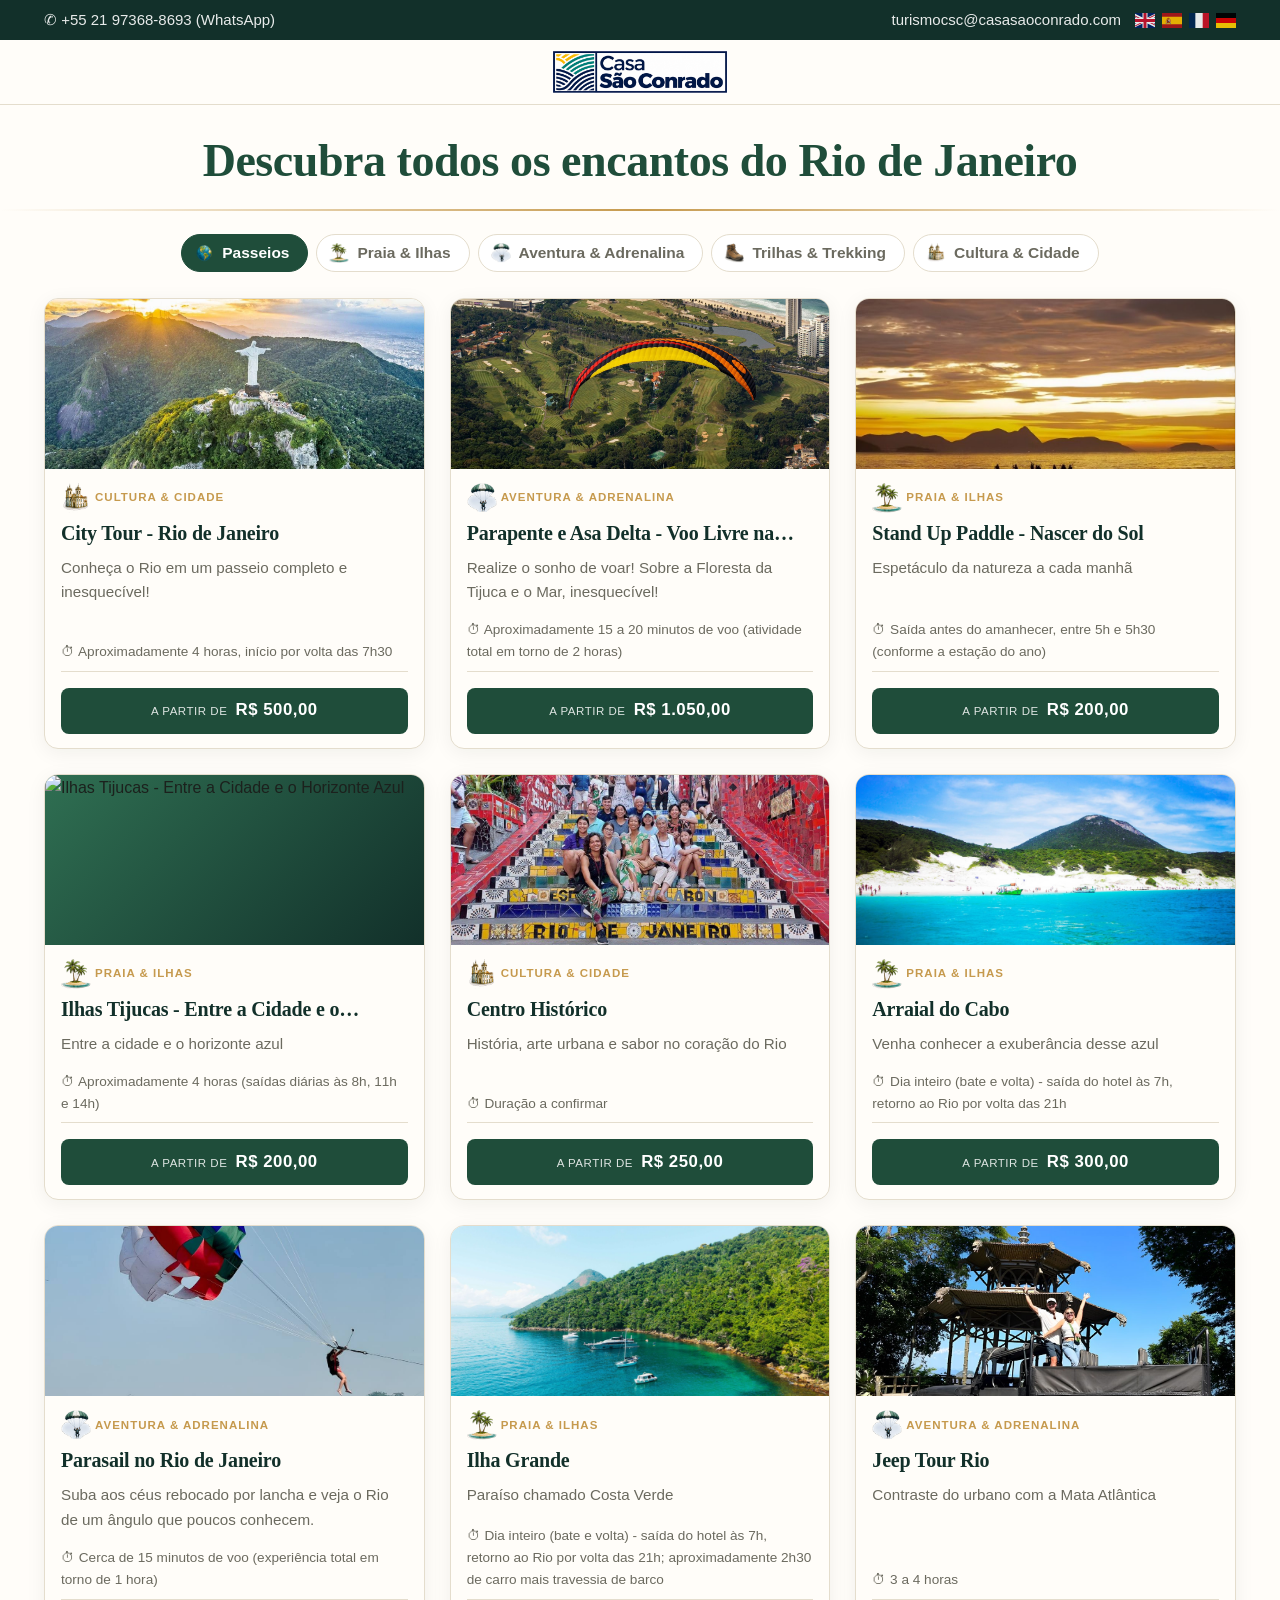
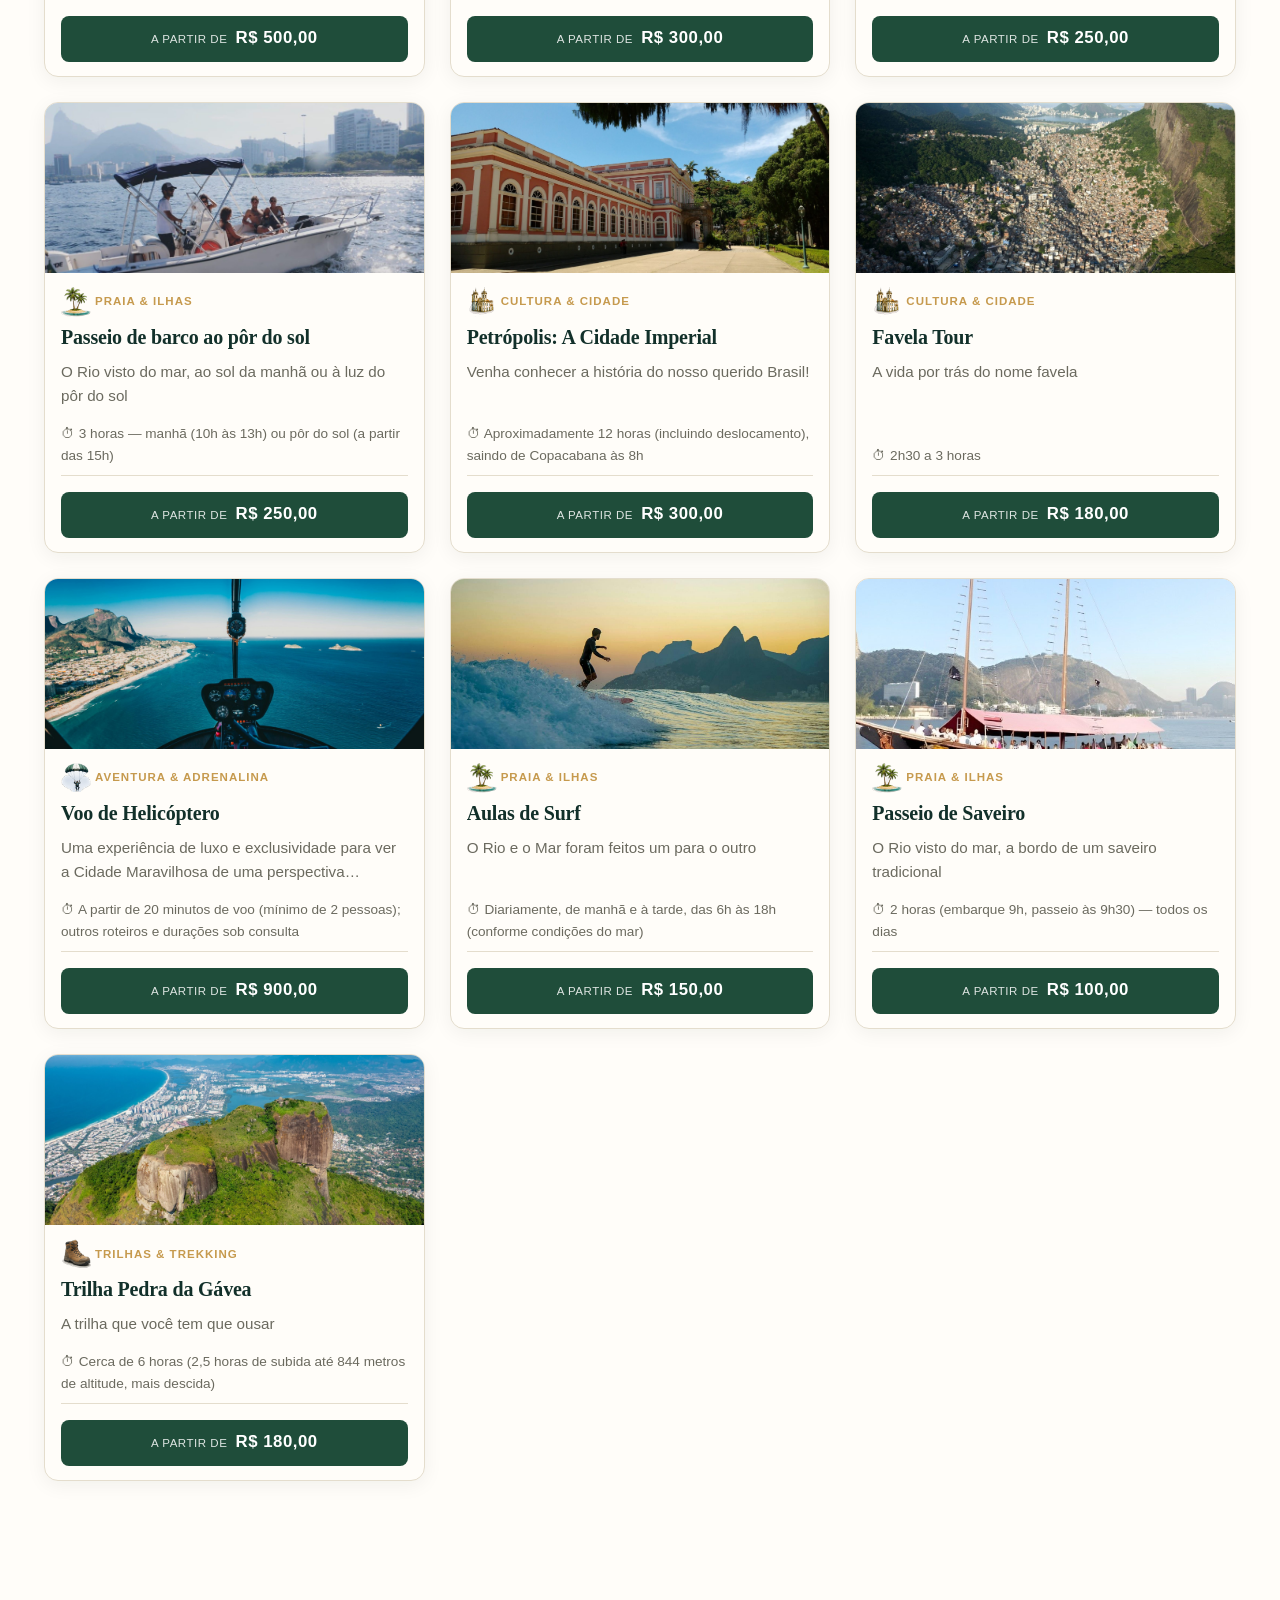
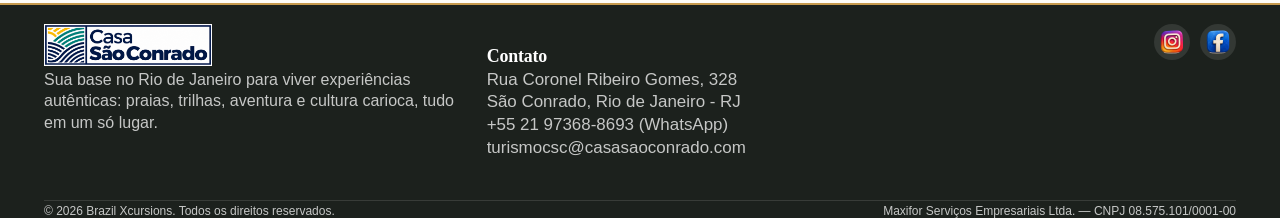
==== commit 793bf686: "idx" ====
--- a/index.html
+++ b/index.html
@@ -1,14 +1,20 @@
 <!DOCTYPE html>
 <html lang="pt-BR">
 <head>
+<meta charset="UTF-8">
+<meta name="viewport" content="width=device-width, initial-scale=1.0">
+<meta property="og:type" content="website">
+<meta property="og:site_name" content="Brazil Xcursions">
 <meta property="og:title" content="Descubra todos os encantos do Rio de Janeiro — Brazil Xcursions">
 <meta property="og:description" content="Passeios e experiências pelo Rio de Janeiro.">
-<meta property="og:image" content="https://brazilxcursions.reservas-86c.workers.dev/site-parceiro/assets/og-image-catalogo.jpg">
-<meta property="og:url" content="https://brazilxcursions.reservas-86c.workers.dev/site-parceiro/catalogo">
-<meta property="og:type" content="website">
+<meta property="og:url" content="https://brazilxcursions.casasaoconrado.com/">
+<meta property="og:image" content="https://brazilxcursions.casasaoconrado.com/assets/og-image.jpg?v=2">
+<meta property="og:image:secure_url" content="https://brazilxcursions.casasaoconrado.com/assets/og-image.jpg?v=2">
+<meta property="og:image:type" content="image/jpeg">
+<meta property="og:image:width" content="1200">
+<meta property="og:image:height" content="630">
+<meta property="og:image:alt" content="Brazil Xcursions — passeios no Rio de Janeiro">
 <meta name="twitter:card" content="summary_large_image">
-<meta charset="UTF-8">
-<meta name="viewport" content="width=device-width, initial-scale=1.0">
 <title id="page-title">Catálogo de Passeios — Brazil Xcursions</title>
 <meta name="description" id="meta-desc" content="Explore todos os passeios e expedições disponíveis no Rio de Janeiro: trilhas, praias, aventura, cultura e natureza.">
 <link rel="icon" href="favicon.ico" sizes="any">
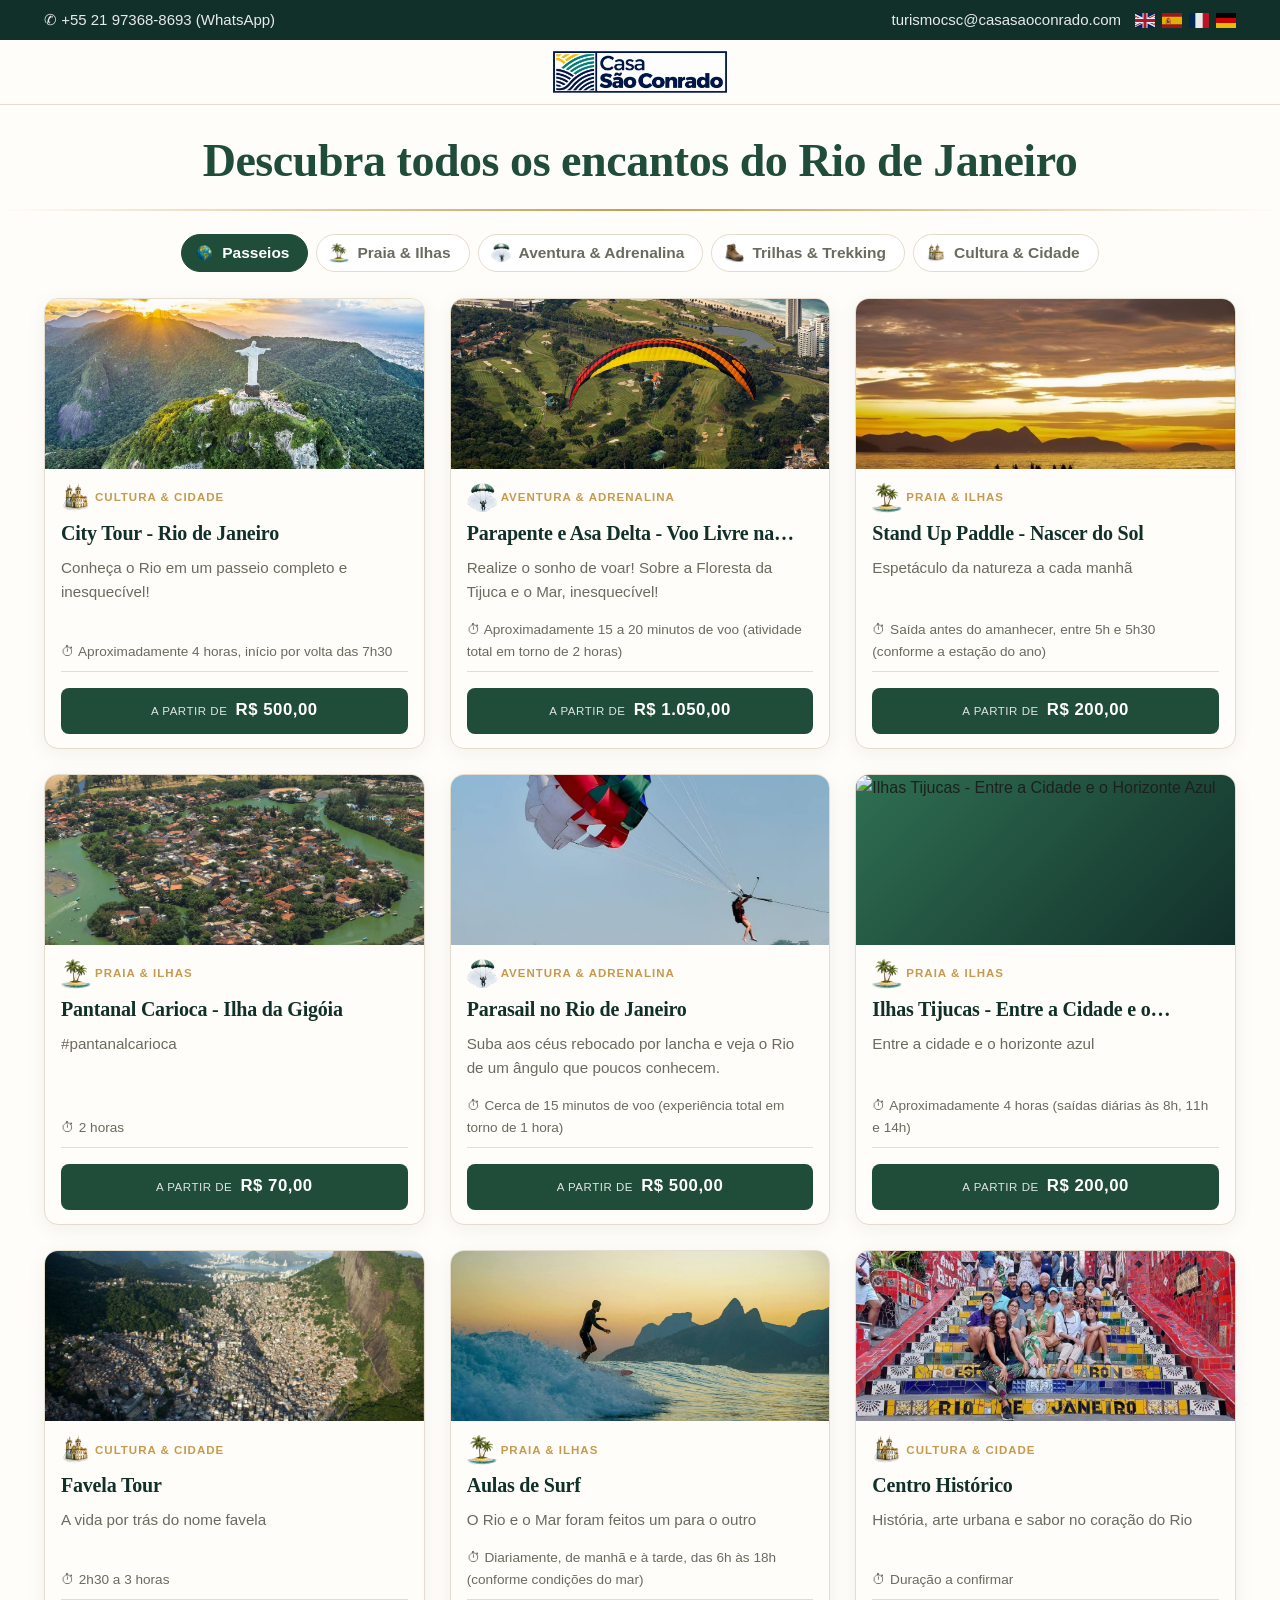
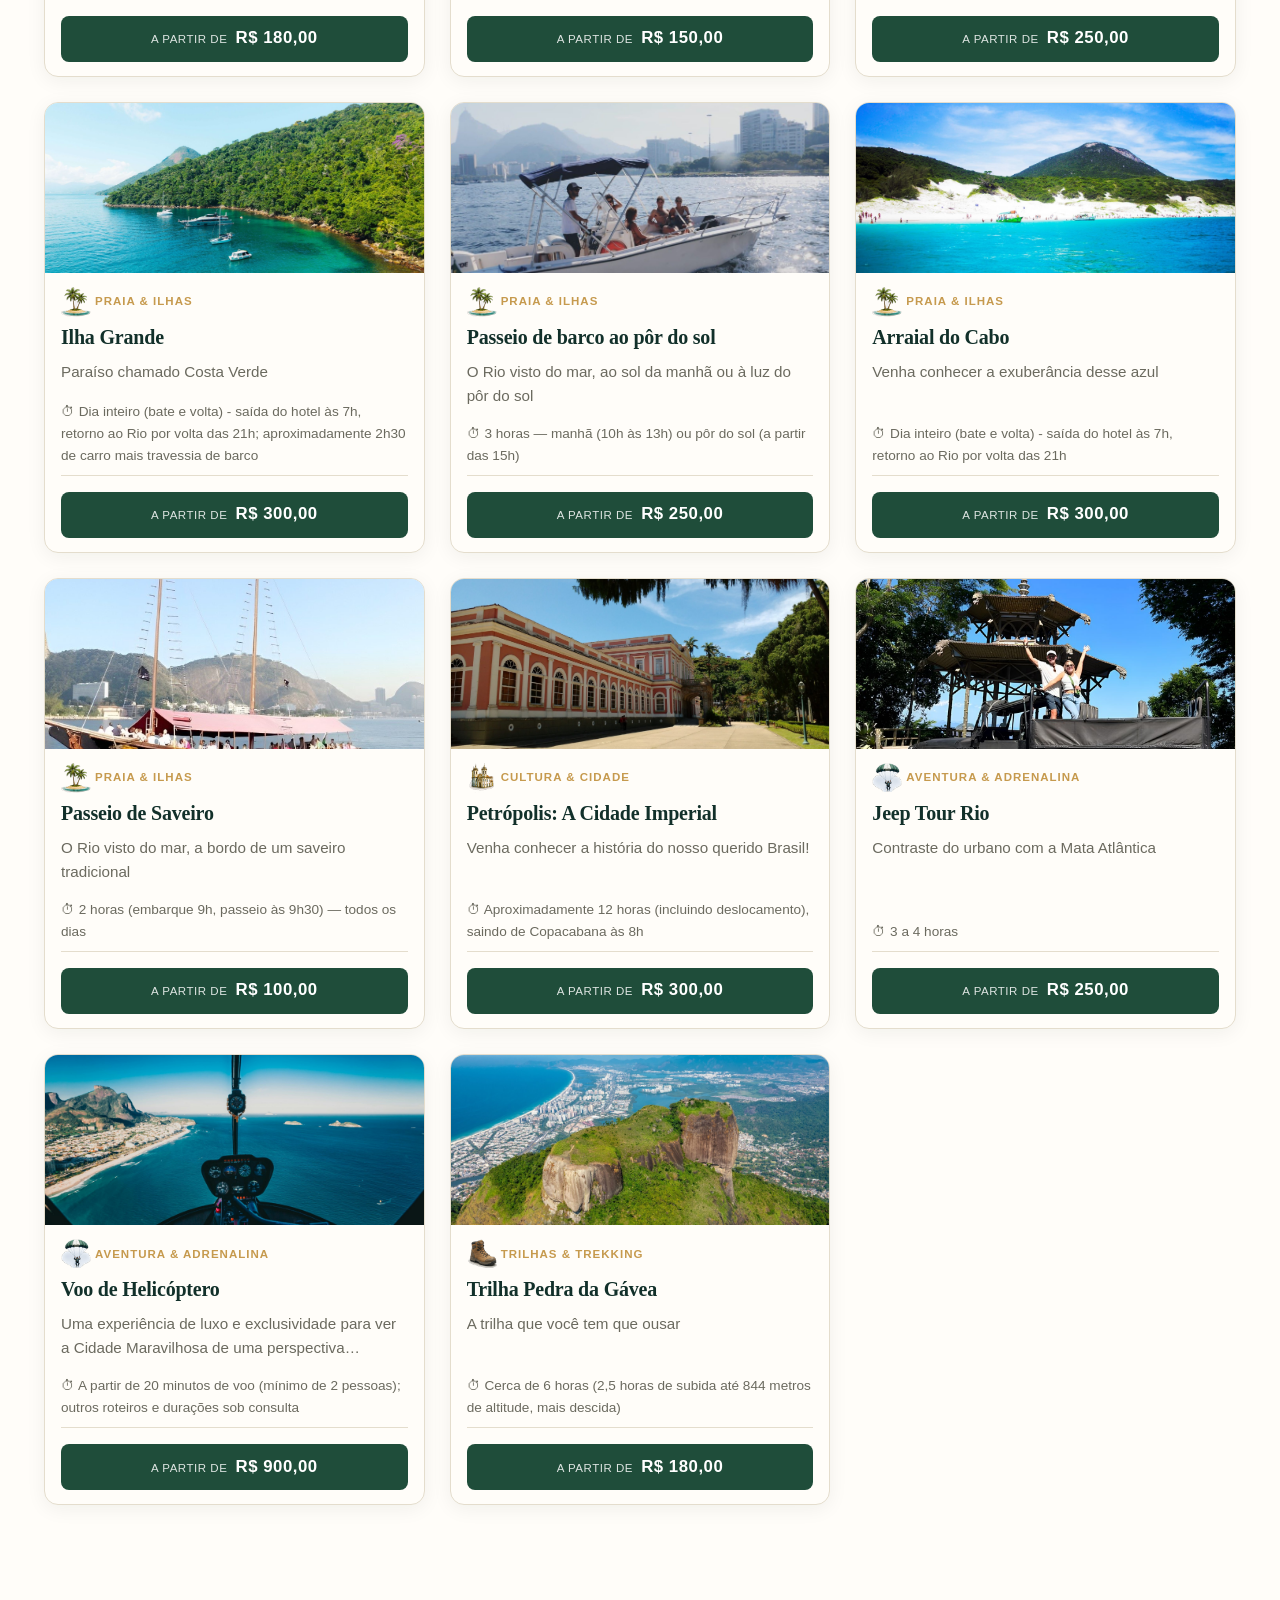
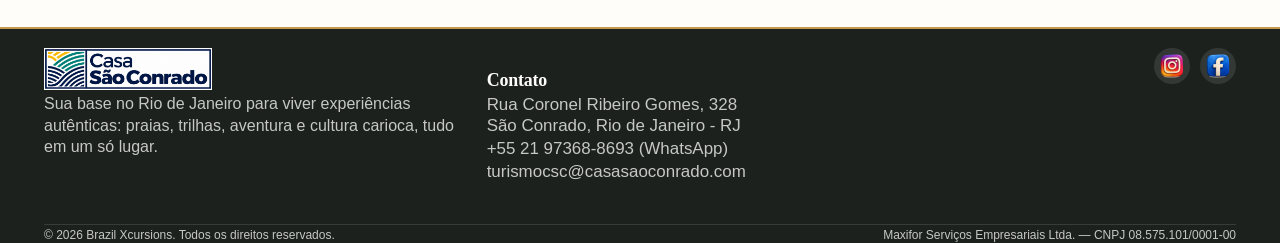
==== commit bf1b277e: "idx" ====
--- a/index.html
+++ b/index.html
@@ -7,9 +7,9 @@
 <meta property="og:site_name" content="Brazil Xcursions">
 <meta property="og:title" content="Descubra todos os encantos do Rio de Janeiro — Brazil Xcursions">
 <meta property="og:description" content="Passeios e experiências pelo Rio de Janeiro.">
-<meta property="og:url" content="https://brazilxcursions.casasaoconrado.com/">
-<meta property="og:image" content="https://brazilxcursions.casasaoconrado.com/assets/og-image.jpg?v=2">
-<meta property="og:image:secure_url" content="https://brazilxcursions.casasaoconrado.com/assets/og-image.jpg?v=2">
+<meta property="og:url" content="https://reservascs.github.io/RJ/">
+<meta property="og:image" content="https://reservascs.github.io/RJ/assets/og-image.jpg?v=3">
+<meta property="og:image:secure_url" content="https://reservascs.github.io/RJ/assets/og-image.jpg?v=3">
 <meta property="og:image:type" content="image/jpeg">
 <meta property="og:image:width" content="1200">
 <meta property="og:image:height" content="630">
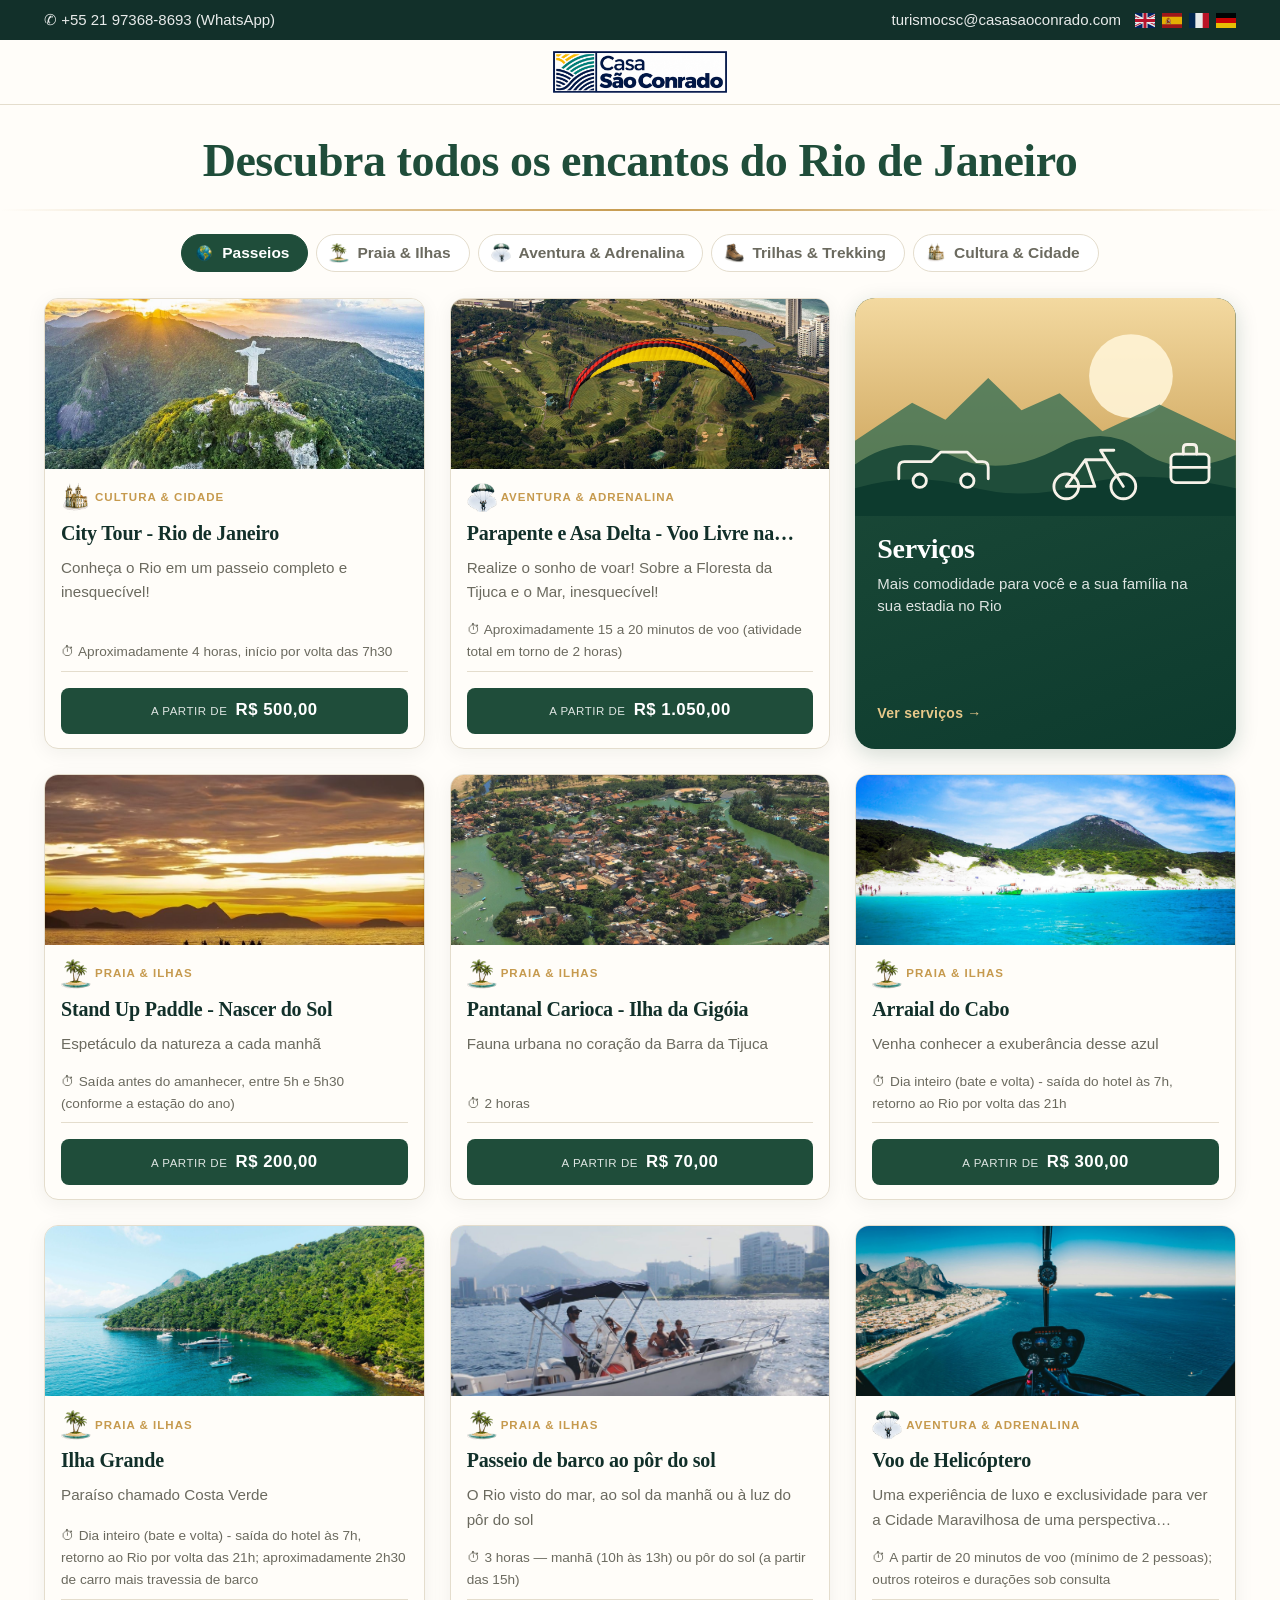
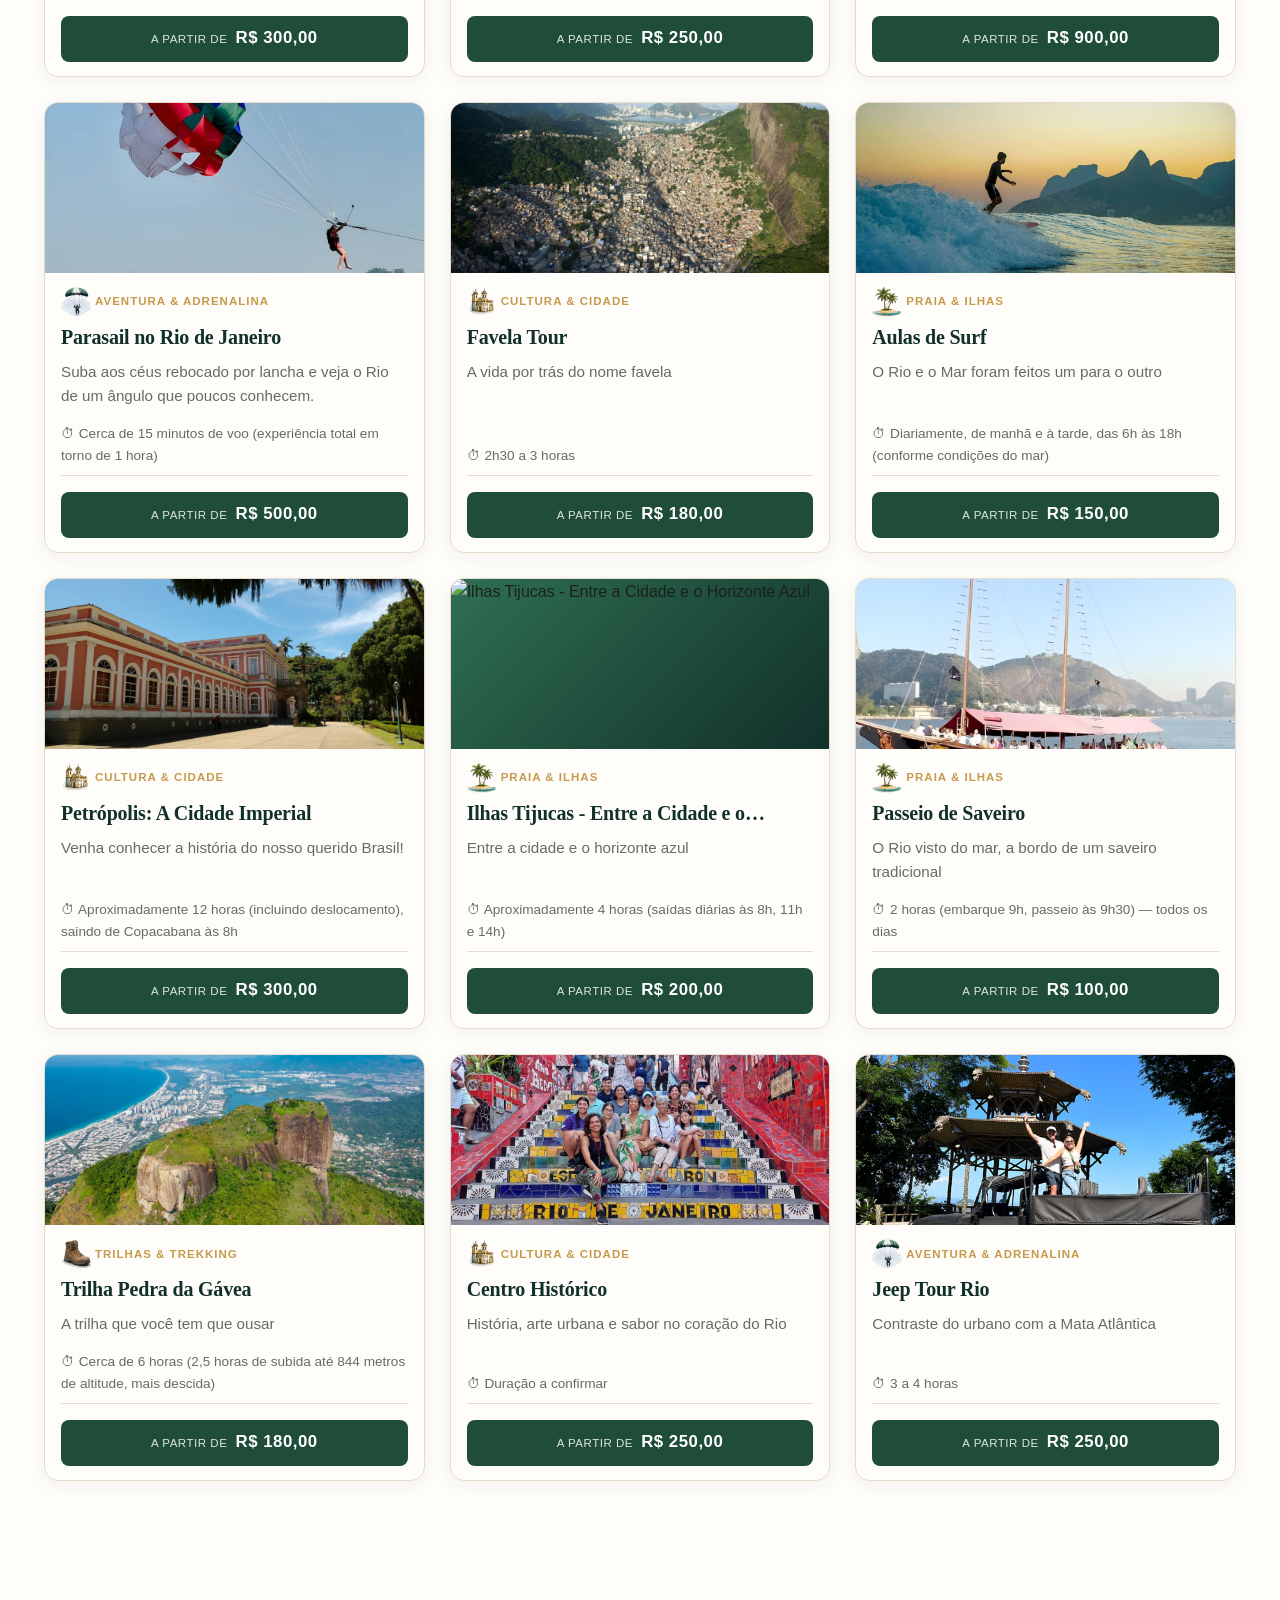
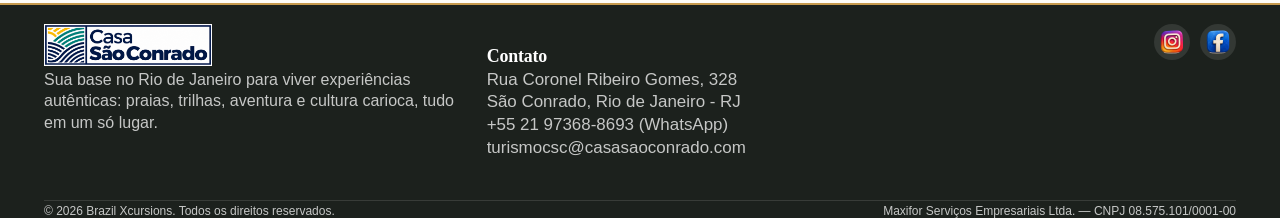
==== commit bdb51daf: "idx" ====
--- a/index.html
+++ b/index.html
@@ -44,6 +44,14 @@
     .site-footer .footer-grid { grid-template-columns: 1fr !important; gap: 16px !important; }
     .site-footer .footer-social-right { justify-content: flex-start; }
   }
+
+  .srv-card-home{display:flex;flex-direction:column;background:linear-gradient(160deg,#1f4d3a 0%,#0d3b2e 100%);color:#fff;border-radius:20px;overflow:hidden;text-decoration:none;box-shadow:0 6px 22px rgba(13,59,46,.18);transition:transform .2s,box-shadow .2s;}
+  .srv-card-home:hover{transform:translateY(-3px);box-shadow:0 12px 28px rgba(13,59,46,.28);}
+  .srv-card-home svg{display:block;width:100%;height:auto;}
+  .srv-card-home .sch-txt{padding:18px 22px 24px;display:flex;flex-direction:column;gap:8px;flex:1;}
+  .srv-card-home h3{font-family:var(--fonte-titulo,serif);font-size:28px;line-height:1.1;margin:0;color:#fff;font-weight:600;}
+  .srv-card-home p{margin:0;font-size:15px;line-height:1.45;color:rgba(255,255,255,.86);}
+  .srv-card-home .sch-cta{margin-top:auto;padding-top:10px;font-weight:600;font-size:14px;color:#e8c98a;letter-spacing:.02em;}
 </style>
 </head>
 <body>
@@ -239,6 +247,42 @@
   });
 }
 
+
+var SERVICOS_CARD = {
+  pt:{t:'Serviços',s:'Mais comodidade para você e a sua família na sua estadia no Rio',c:'Ver serviços →'},
+  en:{t:'Services',s:'More comfort for you and your family during your stay in Rio',c:'See services →'},
+  es:{t:'Servicios',s:'Más comodidad para ti y tu familia durante tu estadía en Río',c:'Ver servicios →'},
+  fr:{t:'Services',s:'Plus de confort pour vous et votre famille pendant votre séjour à Rio',c:'Voir les services →'},
+  de:{t:'Services',s:'Mehr Komfort für Sie und Ihre Familie während Ihres Aufenthalts in Rio',c:'Services ansehen →'}
+};
+var SERVICOS_ARTE = '<svg viewBox="0 0 400 230" xmlns="http://www.w3.org/2000/svg" aria-hidden="true">'
+ +'<defs><linearGradient id="shc" x1="0" y1="0" x2="0" y2="1"><stop offset="0" stop-color="#f3d9a0"/><stop offset="1" stop-color="#c69a4e"/></linearGradient></defs>'
+ +'<rect width="400" height="230" fill="url(#shc)"/>'
+ +'<circle cx="290" cy="82" r="44" fill="#fff4d6" opacity=".9"/>'
+ +'<path d="M0 150 L60 110 L95 128 L140 84 L175 118 L215 100 L260 140 L320 112 L400 150 V230 H0Z" fill="#2f6b52" opacity=".75"/>'
+ +'<path d="M0 175 Q50 140 100 165 T210 160 Q260 130 300 160 T400 165 V230 H0Z" fill="#1f4d3a"/>'
+ +'<path d="M0 200 Q60 182 120 198 T240 196 T400 200 V230 H0Z" fill="#0d3b2e"/>'
+ +'<g fill="none" stroke="#f6f2e9" stroke-width="3" stroke-linecap="round" stroke-linejoin="round">'
+ +'<g transform="translate(46 168)"><path d="M0 22 V10 Q0 4 6 4 H34 L44 -6 H72 L82 4 H88 Q94 4 94 10 V22"/><circle cx="22" cy="24" r="7" fill="#0d3b2e"/><circle cx="72" cy="24" r="7" fill="#0d3b2e"/></g>'
+ +'<g transform="translate(206 160)"><circle cx="16" cy="38" r="13"/><circle cx="76" cy="38" r="13"/><path d="M16 38 L36 10 H58 L76 38 M36 10 L46 38 H16 M58 10 L52 0 H66"/></g>'
+ +'<g transform="translate(332 150)"><rect x="0" y="14" width="40" height="30" rx="5" fill="#0d3b2e"/><path d="M13 14 V8 Q13 4 17 4 H23 Q27 4 27 8 V14 M0 28 H40"/></g>'
+ +'</g></svg>';
+
+function inserirCardServicos() {
+  var grid = document.getElementById('catalogo-grid');
+  if (!grid) return;
+  var antigo = grid.querySelector('.srv-card-home');
+  if (antigo) antigo.remove();
+  var lang = localStorage.getItem('idioma') || 'pt';
+  var T = SERVICOS_CARD[lang] || SERVICOS_CARD.pt;
+  var a = document.createElement('a');
+  a.className = 'srv-card-home';
+  a.href = 'servicos.html';
+  a.innerHTML = SERVICOS_ARTE + '<div class="sch-txt"><h3>' + T.t + '</h3><p>' + T.s + '</p><span class="sch-cta">' + T.c + '</span></div>';
+  var filhos = grid.children;
+  if (filhos.length > 2) grid.insertBefore(a, filhos[2]); else grid.appendChild(a);
+}
+
 function aplicarFiltros() {
   var lista = getListaBase();
   if (estado.categoria) {
@@ -274,6 +318,7 @@
   var listaParaRenderizar = lista.map(function(p) { return getPacoteTraduzido(p.id); });
   if (typeof renderPacoteGrid === 'function') {
     renderPacoteGrid('catalogo-grid', listaParaRenderizar);
+    inserirCardServicos();
   }
   var count = listaParaRenderizar.length;
   var resultEl = document.getElementById('resultado-count');
--- a/style.css
+++ b/style.css
@@ -144,15 +144,16 @@
   content: attr(aria-label);
   display: block;
   position: absolute;
-  top: calc(100% + 8px);
+  top: calc(100% + 10px);
   left: 50%;
   transform: translateX(-50%) translateY(-4px);
   background: var(--cor-primaria-escura);
   color: #fff;
-  font-size: 13.5px;
-  font-weight: 500;
-  padding: 6px 12px;
-  border-radius: 5px;
+  font-size: 17px;
+  font-weight: 600;
+  line-height: 1.2;
+  padding: 10px 18px;
+  border-radius: 7px;
   white-space: nowrap;
   opacity: 0;
   visibility: hidden;
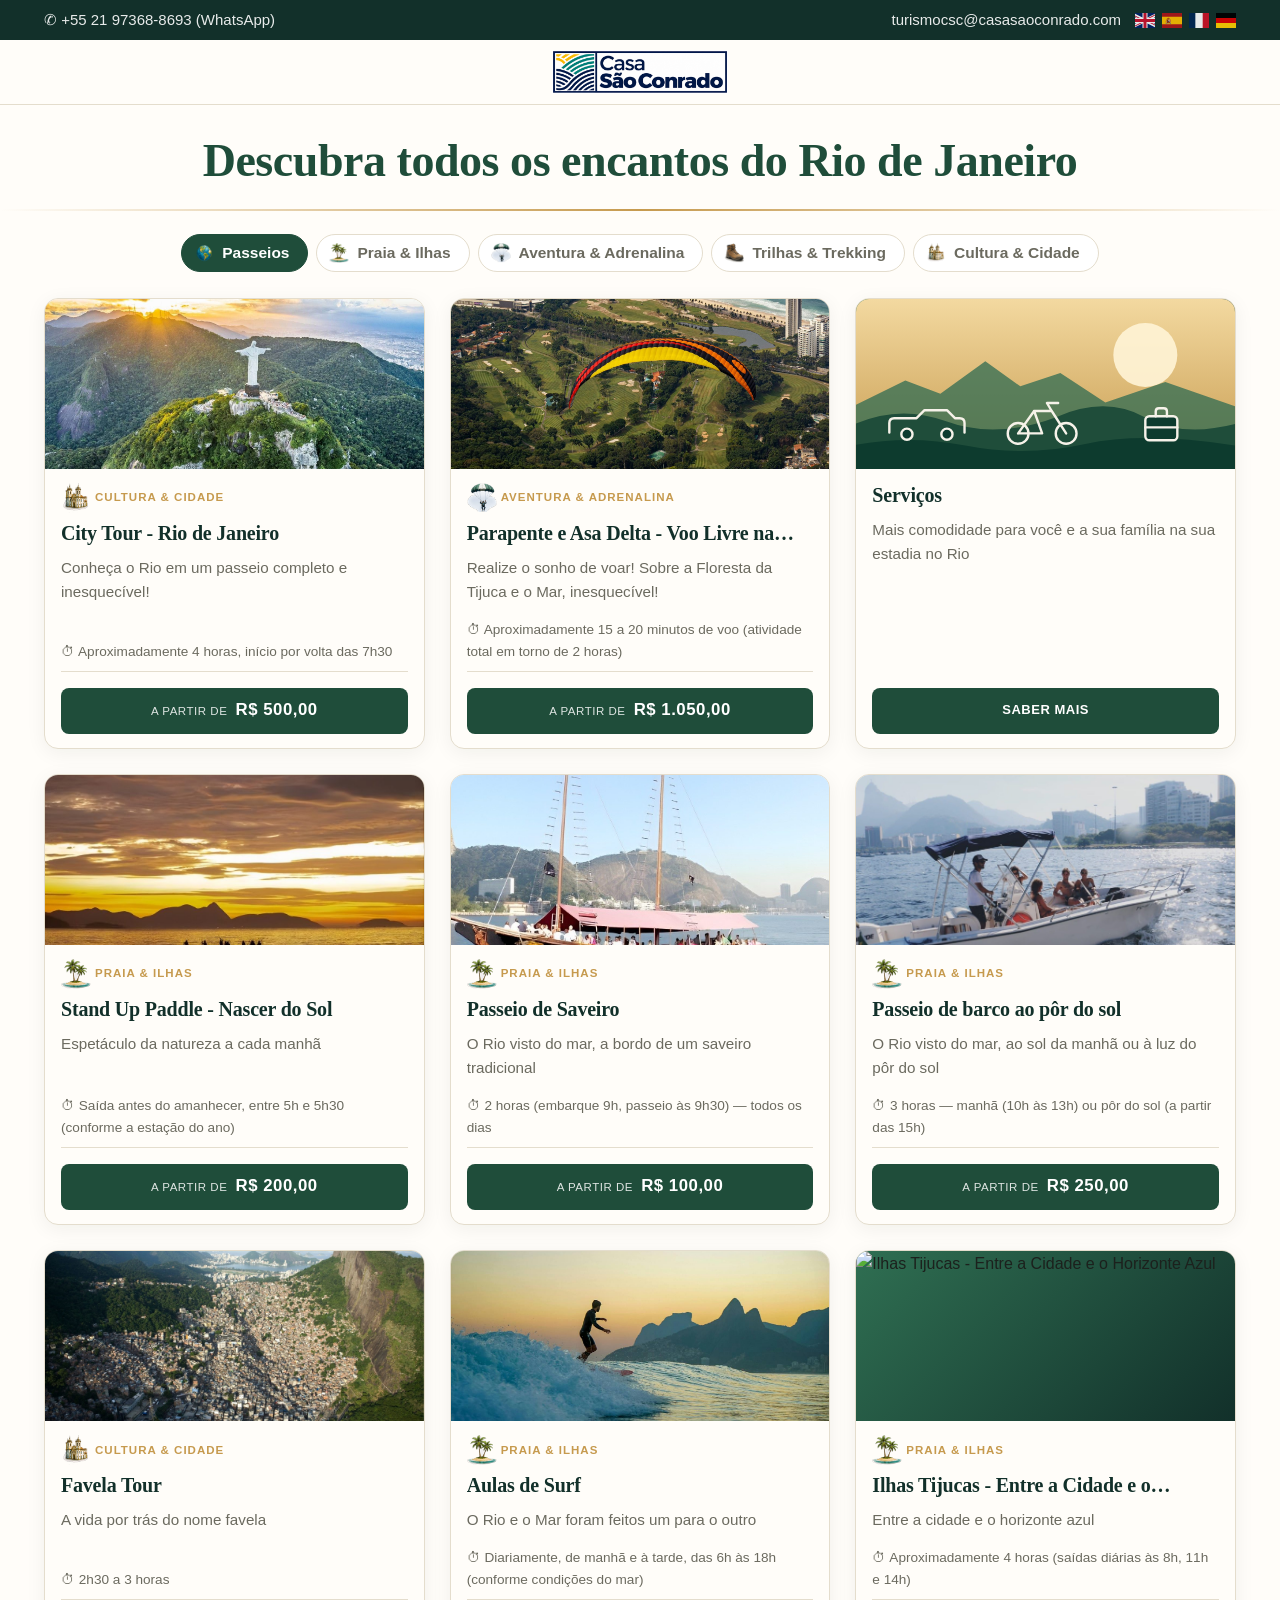
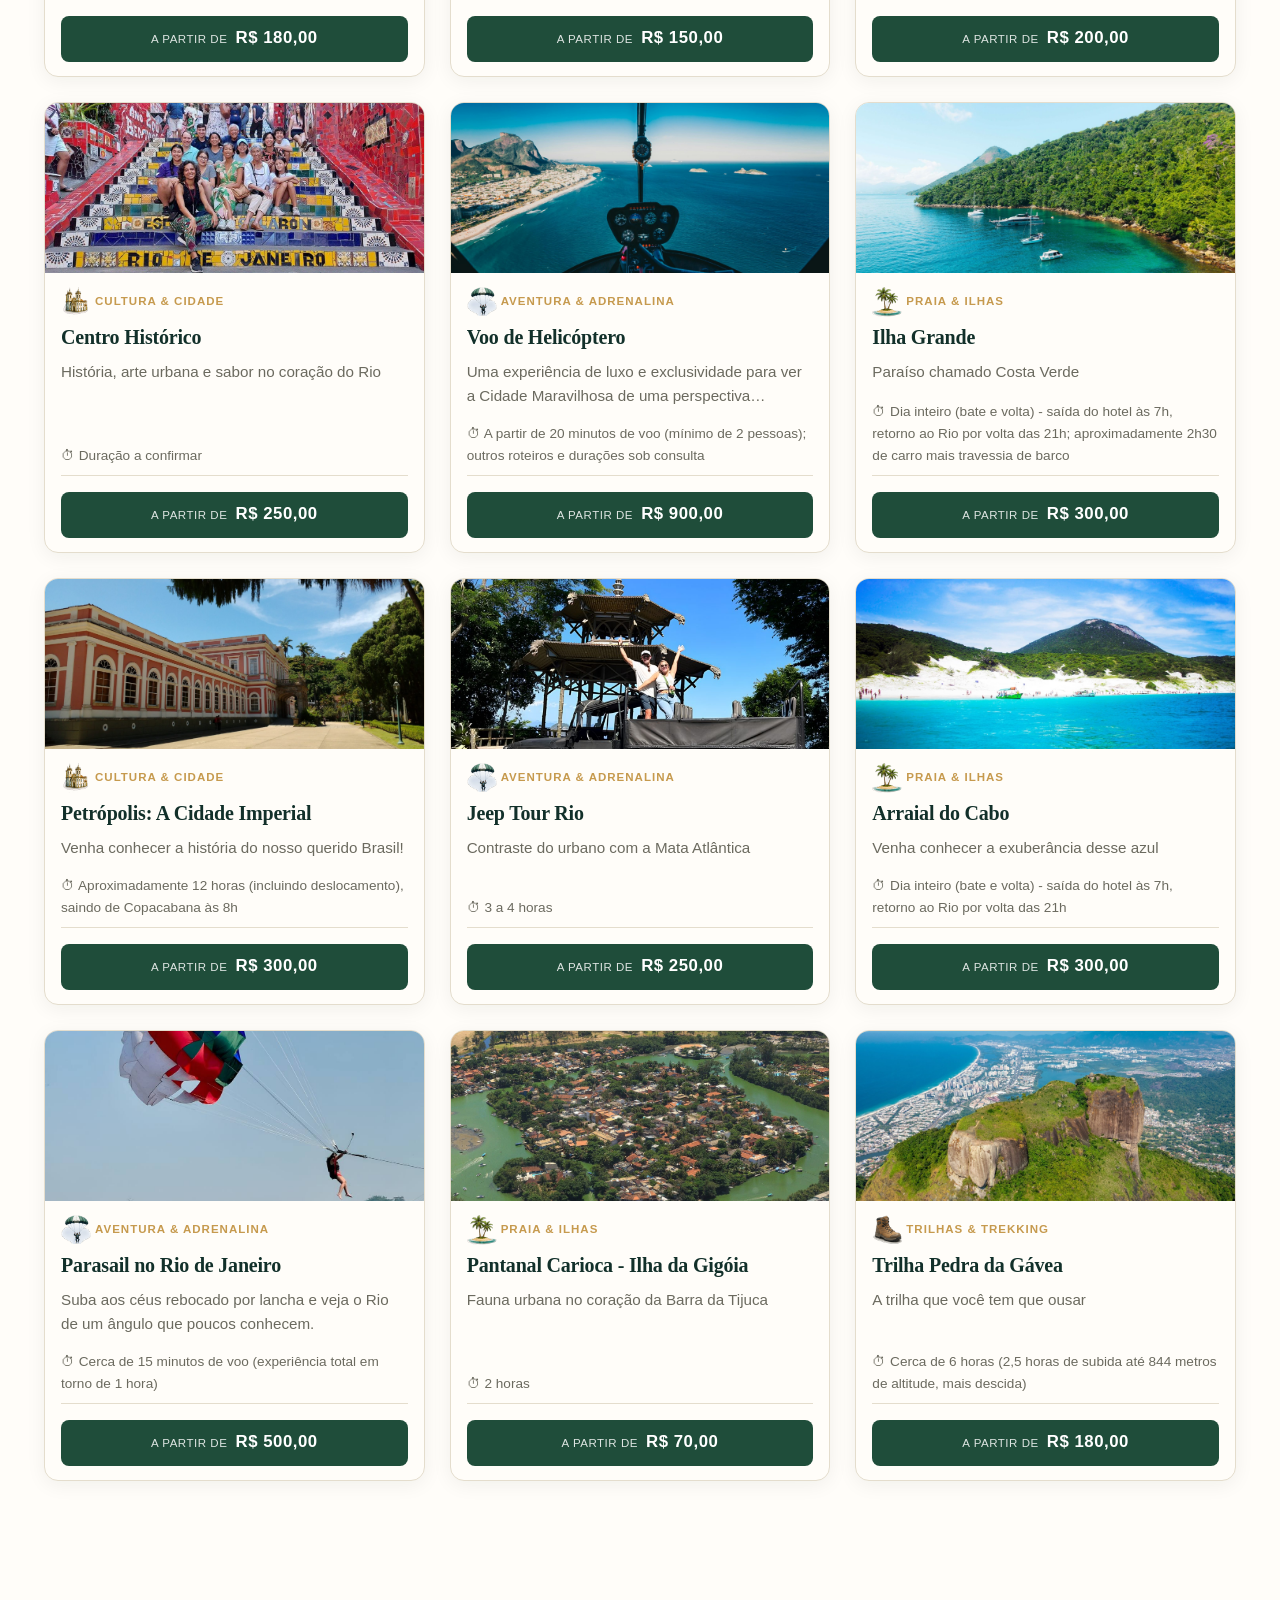
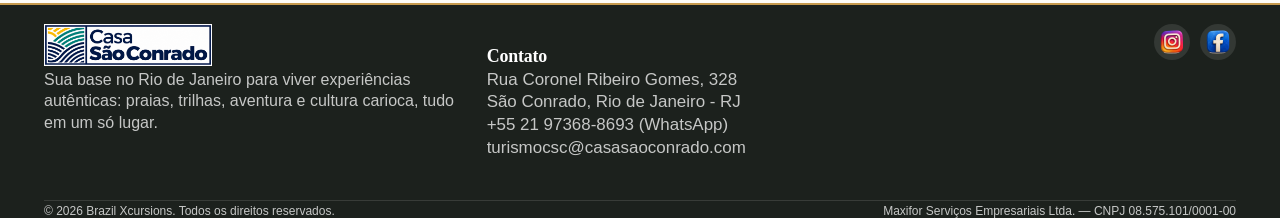
==== commit 1480d208: "id" ====
--- a/index.html
+++ b/index.html
@@ -45,13 +45,8 @@
     .site-footer .footer-social-right { justify-content: flex-start; }
   }
 
-  .srv-card-home{display:flex;flex-direction:column;background:linear-gradient(160deg,#1f4d3a 0%,#0d3b2e 100%);color:#fff;border-radius:20px;overflow:hidden;text-decoration:none;box-shadow:0 6px 22px rgba(13,59,46,.18);transition:transform .2s,box-shadow .2s;}
-  .srv-card-home:hover{transform:translateY(-3px);box-shadow:0 12px 28px rgba(13,59,46,.28);}
-  .srv-card-home svg{display:block;width:100%;height:auto;}
-  .srv-card-home .sch-txt{padding:18px 22px 24px;display:flex;flex-direction:column;gap:8px;flex:1;}
-  .srv-card-home h3{font-family:var(--fonte-titulo,serif);font-size:28px;line-height:1.1;margin:0;color:#fff;font-weight:600;}
-  .srv-card-home p{margin:0;font-size:15px;line-height:1.45;color:rgba(255,255,255,.86);}
-  .srv-card-home .sch-cta{margin-top:auto;padding-top:10px;font-weight:600;font-size:14px;color:#e8c98a;letter-spacing:.02em;}
+  .pacote-card.srv-card-home .card-img svg{display:block;width:100%;height:100%;}
+  .pacote-card.srv-card-home .card-desc{-webkit-line-clamp:3;}
 </style>
 </head>
 <body>
@@ -249,23 +244,23 @@
 
 
 var SERVICOS_CARD = {
-  pt:{t:'Serviços',s:'Mais comodidade para você e a sua família na sua estadia no Rio',c:'Ver serviços →'},
-  en:{t:'Services',s:'More comfort for you and your family during your stay in Rio',c:'See services →'},
-  es:{t:'Servicios',s:'Más comodidad para ti y tu familia durante tu estadía en Río',c:'Ver servicios →'},
-  fr:{t:'Services',s:'Plus de confort pour vous et votre famille pendant votre séjour à Rio',c:'Voir les services →'},
-  de:{t:'Services',s:'Mehr Komfort für Sie und Ihre Familie während Ihres Aufenthalts in Rio',c:'Services ansehen →'}
+  pt:{t:'Serviços',s:'Mais comodidade para você e a sua família na sua estadia no Rio',c:'Saber mais'},
+  en:{t:'Services',s:'More comfort for you and your family during your stay in Rio',c:'Learn more'},
+  es:{t:'Servicios',s:'Más comodidad para ti y tu familia durante tu estadía en Río',c:'Saber más'},
+  fr:{t:'Services',s:'Plus de confort pour vous et votre famille pendant votre séjour à Rio',c:'En savoir plus'},
+  de:{t:'Services',s:'Mehr Komfort für Sie und Ihre Familie während Ihres Aufenthalts in Rio',c:'Mehr erfahren'}
 };
-var SERVICOS_ARTE = '<svg viewBox="0 0 400 230" xmlns="http://www.w3.org/2000/svg" aria-hidden="true">'
+var SERVICOS_ARTE = '<svg viewBox="0 0 400 170" preserveAspectRatio="xMidYMid slice" xmlns="http://www.w3.org/2000/svg" aria-hidden="true">'
  +'<defs><linearGradient id="shc" x1="0" y1="0" x2="0" y2="1"><stop offset="0" stop-color="#f3d9a0"/><stop offset="1" stop-color="#c69a4e"/></linearGradient></defs>'
- +'<rect width="400" height="230" fill="url(#shc)"/>'
- +'<circle cx="290" cy="82" r="44" fill="#fff4d6" opacity=".9"/>'
- +'<path d="M0 150 L60 110 L95 128 L140 84 L175 118 L215 100 L260 140 L320 112 L400 150 V230 H0Z" fill="#2f6b52" opacity=".75"/>'
+ +'<rect width="400" height="170" fill="url(#shc)"/>'
+ +'<circle cx="300" cy="56" r="32" fill="#fff4d6" opacity=".9"/>'
+ +'<g transform="scale(1 .74)"><path d="M0 150 L60 110 L95 128 L140 84 L175 118 L215 100 L260 140 L320 112 L400 150 V230 H0Z" fill="#2f6b52" opacity=".75"/>'
  +'<path d="M0 175 Q50 140 100 165 T210 160 Q260 130 300 160 T400 165 V230 H0Z" fill="#1f4d3a"/>'
- +'<path d="M0 200 Q60 182 120 198 T240 196 T400 200 V230 H0Z" fill="#0d3b2e"/>'
+ +'<path d="M0 200 Q60 182 120 198 T240 196 T400 200 V230 H0Z" fill="#0d3b2e"/></g>'
  +'<g fill="none" stroke="#f6f2e9" stroke-width="3" stroke-linecap="round" stroke-linejoin="round">'
- +'<g transform="translate(46 168)"><path d="M0 22 V10 Q0 4 6 4 H34 L44 -6 H72 L82 4 H88 Q94 4 94 10 V22"/><circle cx="22" cy="24" r="7" fill="#0d3b2e"/><circle cx="72" cy="24" r="7" fill="#0d3b2e"/></g>'
- +'<g transform="translate(206 160)"><circle cx="16" cy="38" r="13"/><circle cx="76" cy="38" r="13"/><path d="M16 38 L36 10 H58 L76 38 M36 10 L46 38 H16 M58 10 L52 0 H66"/></g>'
- +'<g transform="translate(332 150)"><rect x="0" y="14" width="40" height="30" rx="5" fill="#0d3b2e"/><path d="M13 14 V8 Q13 4 17 4 H23 Q27 4 27 8 V14 M0 28 H40"/></g>'
+ +'<g transform="translate(44 116) scale(.8)"><path d="M0 22 V10 Q0 4 6 4 H34 L44 -6 H72 L82 4 H88 Q94 4 94 10 V22"/><circle cx="22" cy="24" r="7" fill="#0d3b2e"/><circle cx="72" cy="24" r="7" fill="#0d3b2e"/></g>'
+ +'<g transform="translate(160 104) scale(.8)"><circle cx="16" cy="38" r="13"/><circle cx="76" cy="38" r="13"/><path d="M16 38 L36 10 H58 L76 38 M36 10 L46 38 H16 M58 10 L52 0 H66"/></g>'
+ +'<g transform="translate(300 106) scale(.8)"><rect x="0" y="14" width="40" height="30" rx="5" fill="#0d3b2e"/><path d="M13 14 V8 Q13 4 17 4 H23 Q27 4 27 8 V14 M0 28 H40"/></g>'
  +'</g></svg>';
 
 function inserirCardServicos() {
@@ -275,12 +270,17 @@
   if (antigo) antigo.remove();
   var lang = localStorage.getItem('idioma') || 'pt';
   var T = SERVICOS_CARD[lang] || SERVICOS_CARD.pt;
-  var a = document.createElement('a');
-  a.className = 'srv-card-home';
-  a.href = 'servicos.html';
-  a.innerHTML = SERVICOS_ARTE + '<div class="sch-txt"><h3>' + T.t + '</h3><p>' + T.s + '</p><span class="sch-cta">' + T.c + '</span></div>';
+  var d = document.createElement('div');
+  d.className = 'pacote-card srv-card-home';
+  d.innerHTML =
+    '<div class="card-img"><a href="servicos.html" style="display:block;width:100%;height:100%;">' + SERVICOS_ARTE + '</a></div>' +
+    '<div class="card-body">' +
+      '<h3 class="card-title">' + T.t + '</h3>' +
+      '<p class="card-desc">' + T.s + '</p>' +
+      '<a href="servicos.html" class="btn"><span class="btn-default">' + T.c + '</span><span class="btn-hover">' + T.c + '</span></a>' +
+    '</div>';
   var filhos = grid.children;
-  if (filhos.length > 2) grid.insertBefore(a, filhos[2]); else grid.appendChild(a);
+  if (filhos.length > 2) grid.insertBefore(d, filhos[2]); else grid.appendChild(d);
 }
 
 function aplicarFiltros() {
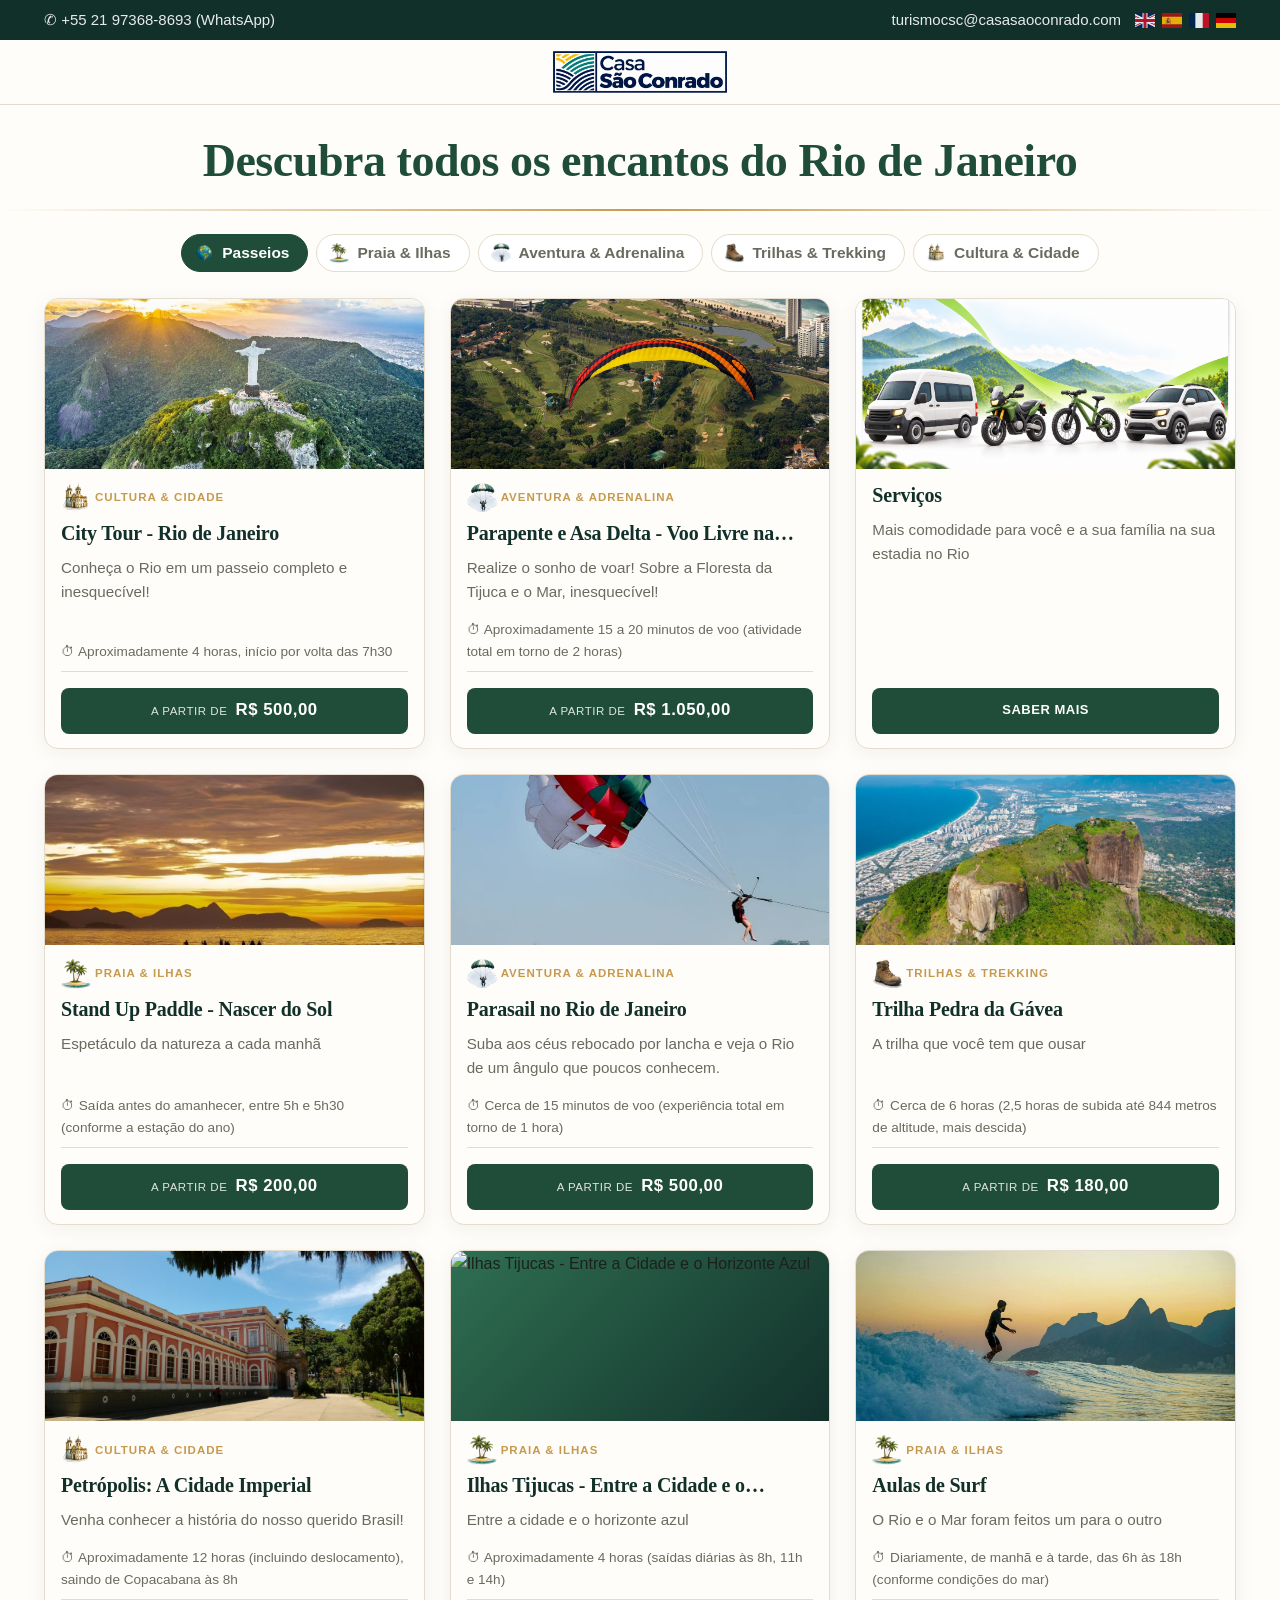
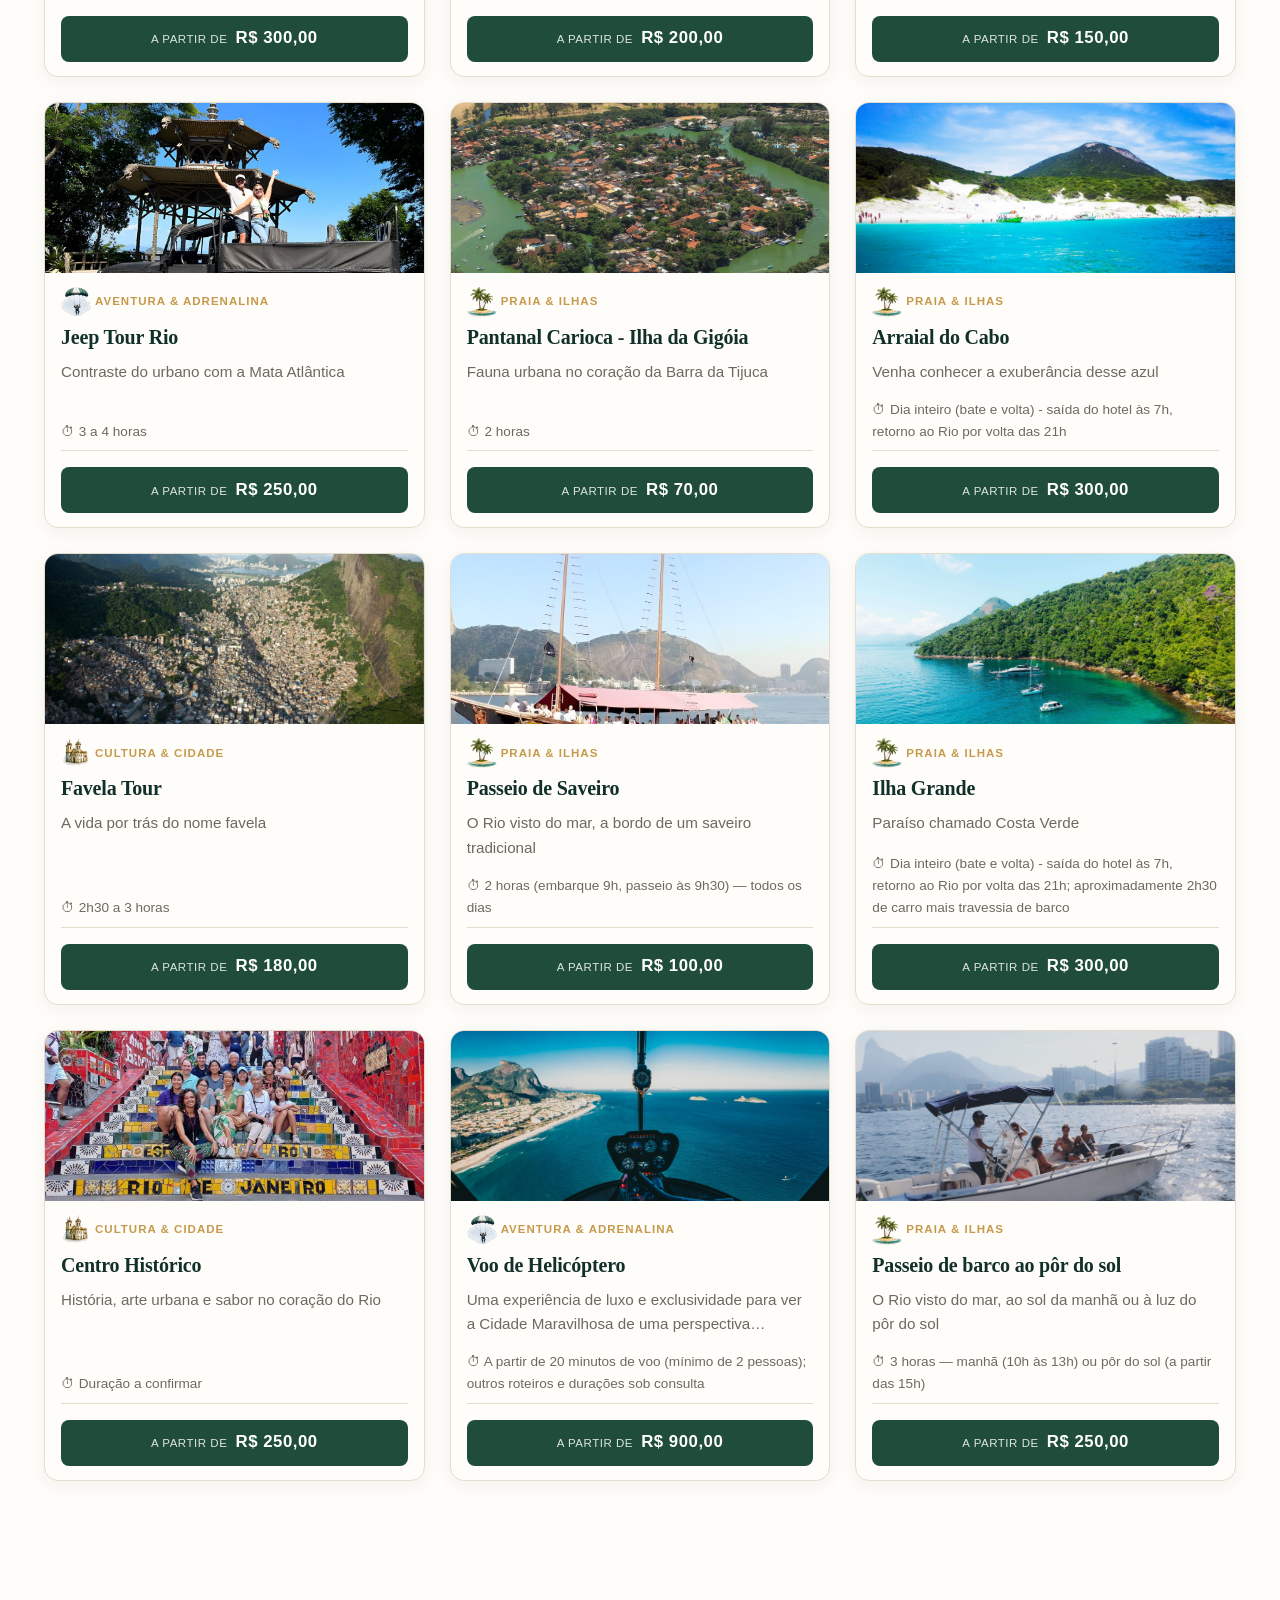
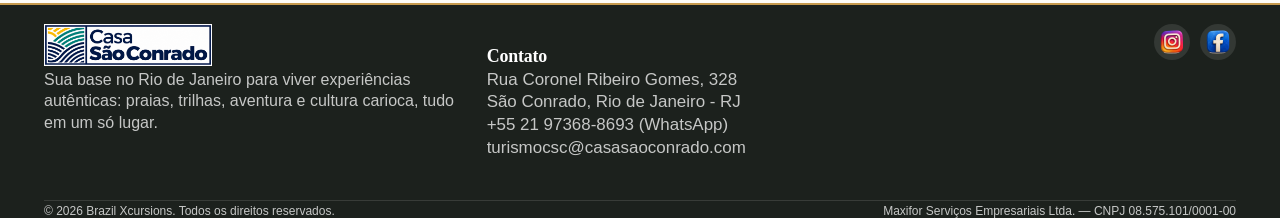
==== commit 8855625f: "id" ====
--- a/index.html
+++ b/index.html
@@ -250,18 +250,7 @@
   fr:{t:'Services',s:'Plus de confort pour vous et votre famille pendant votre séjour à Rio',c:'En savoir plus'},
   de:{t:'Services',s:'Mehr Komfort für Sie und Ihre Familie während Ihres Aufenthalts in Rio',c:'Mehr erfahren'}
 };
-var SERVICOS_ARTE = '<svg viewBox="0 0 400 170" preserveAspectRatio="xMidYMid slice" xmlns="http://www.w3.org/2000/svg" aria-hidden="true">'
- +'<defs><linearGradient id="shc" x1="0" y1="0" x2="0" y2="1"><stop offset="0" stop-color="#f3d9a0"/><stop offset="1" stop-color="#c69a4e"/></linearGradient></defs>'
- +'<rect width="400" height="170" fill="url(#shc)"/>'
- +'<circle cx="300" cy="56" r="32" fill="#fff4d6" opacity=".9"/>'
- +'<g transform="scale(1 .74)"><path d="M0 150 L60 110 L95 128 L140 84 L175 118 L215 100 L260 140 L320 112 L400 150 V230 H0Z" fill="#2f6b52" opacity=".75"/>'
- +'<path d="M0 175 Q50 140 100 165 T210 160 Q260 130 300 160 T400 165 V230 H0Z" fill="#1f4d3a"/>'
- +'<path d="M0 200 Q60 182 120 198 T240 196 T400 200 V230 H0Z" fill="#0d3b2e"/></g>'
- +'<g fill="none" stroke="#f6f2e9" stroke-width="3" stroke-linecap="round" stroke-linejoin="round">'
- +'<g transform="translate(44 116) scale(.8)"><path d="M0 22 V10 Q0 4 6 4 H34 L44 -6 H72 L82 4 H88 Q94 4 94 10 V22"/><circle cx="22" cy="24" r="7" fill="#0d3b2e"/><circle cx="72" cy="24" r="7" fill="#0d3b2e"/></g>'
- +'<g transform="translate(160 104) scale(.8)"><circle cx="16" cy="38" r="13"/><circle cx="76" cy="38" r="13"/><path d="M16 38 L36 10 H58 L76 38 M36 10 L46 38 H16 M58 10 L52 0 H66"/></g>'
- +'<g transform="translate(300 106) scale(.8)"><rect x="0" y="14" width="40" height="30" rx="5" fill="#0d3b2e"/><path d="M13 14 V8 Q13 4 17 4 H23 Q27 4 27 8 V14 M0 28 H40"/></g>'
- +'</g></svg>';
+var SERVICOS_ARTE = '<img src="assets/servicos.png" alt="Serviços" style="display:block;width:100%;height:100%;object-fit:cover;">';
 
 function inserirCardServicos() {
   var grid = document.getElementById('catalogo-grid');
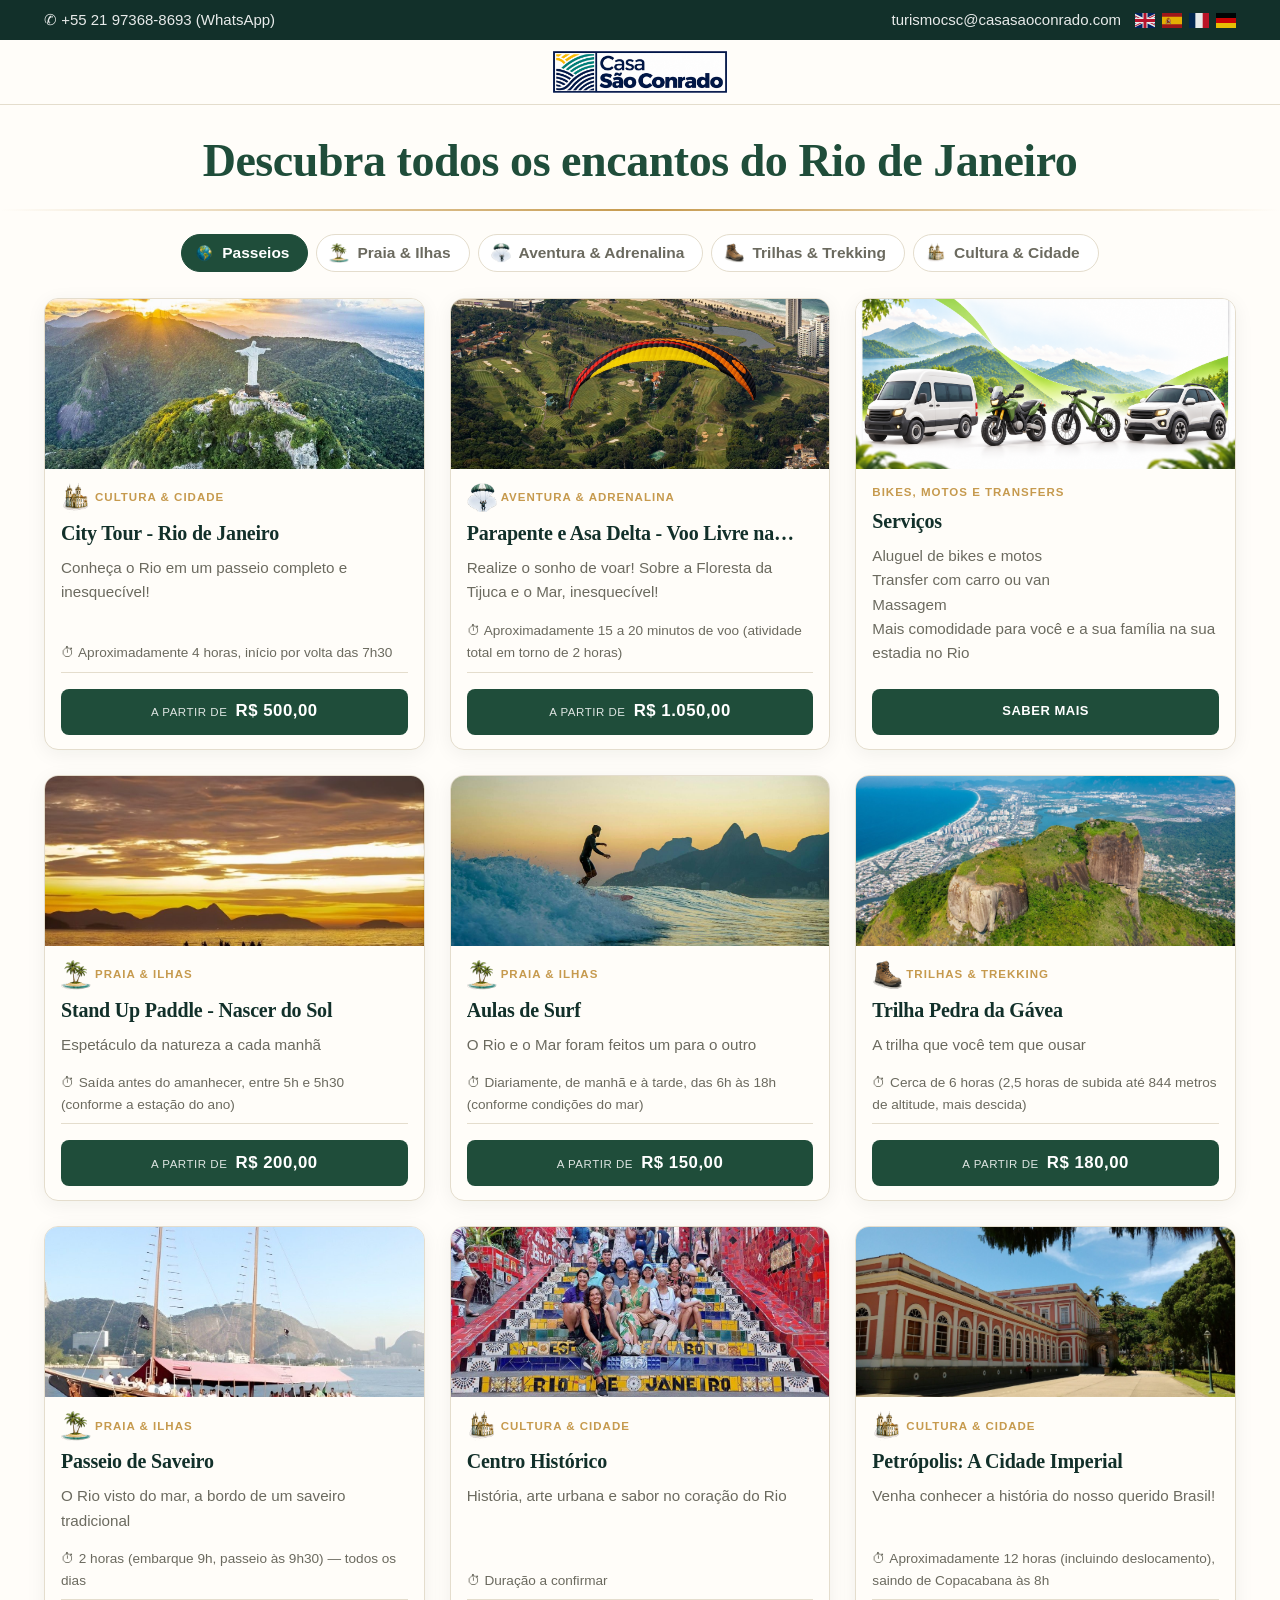
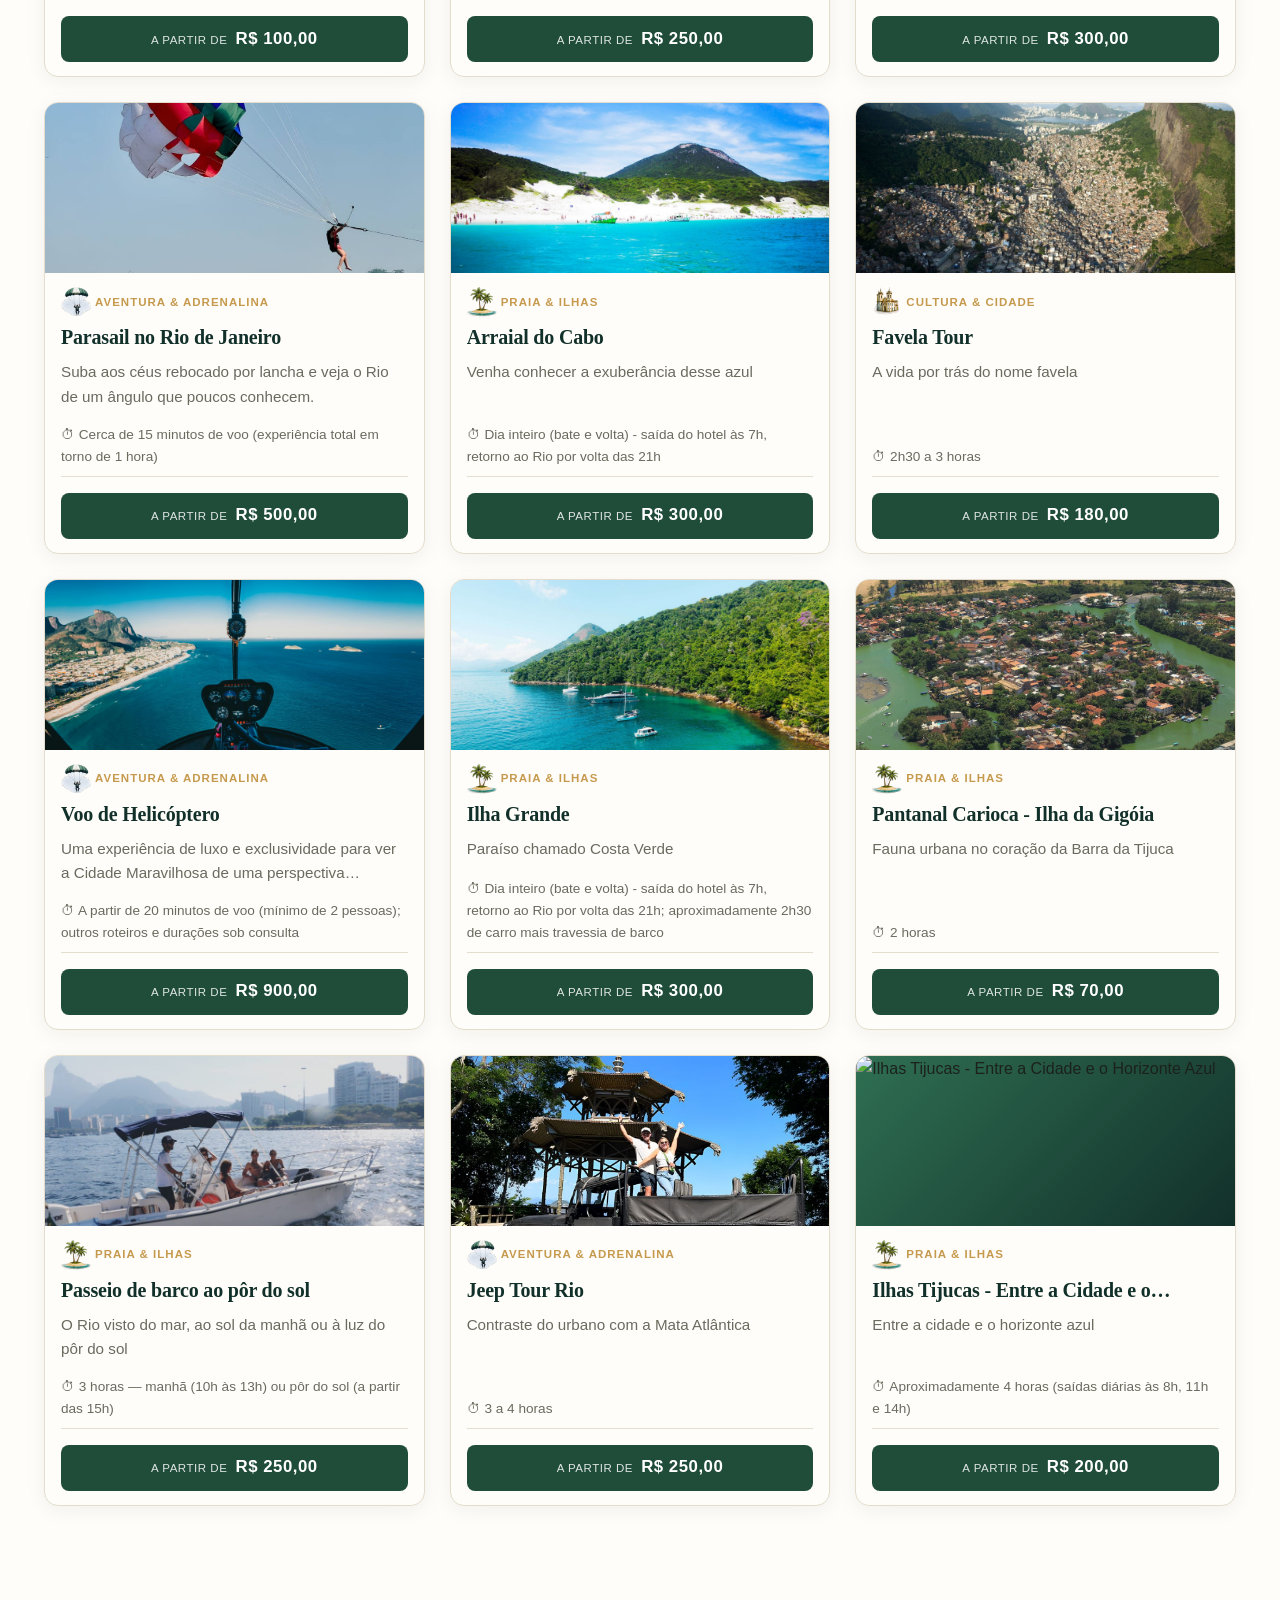
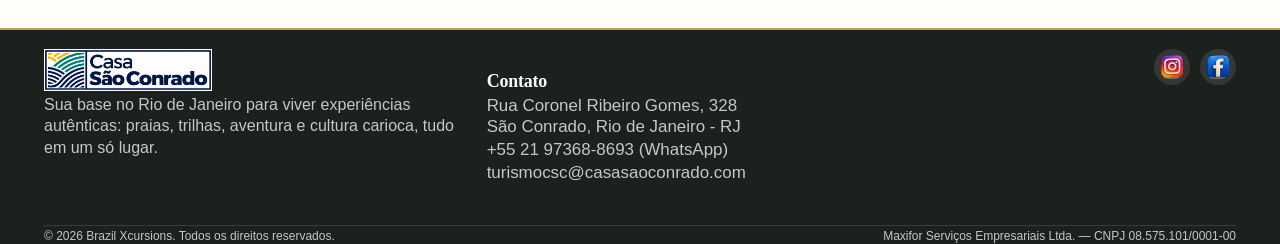
==== commit 6672c585: "idx" ====
--- a/index.html
+++ b/index.html
@@ -47,6 +47,7 @@
 
   .pacote-card.srv-card-home .card-img svg{display:block;width:100%;height:100%;}
   .pacote-card.srv-card-home .card-desc{-webkit-line-clamp:3;}
+  .pacote-card.srv-card-home .card-desc{-webkit-line-clamp:6 !important;}
 </style>
 </head>
 <body>
@@ -244,11 +245,11 @@
 
 
 var SERVICOS_CARD = {
-  pt:{t:'Serviços',s:'Mais comodidade para você e a sua família na sua estadia no Rio',c:'Saber mais'},
-  en:{t:'Services',s:'More comfort for you and your family during your stay in Rio',c:'Learn more'},
-  es:{t:'Servicios',s:'Más comodidad para ti y tu familia durante tu estadía en Río',c:'Saber más'},
-  fr:{t:'Services',s:'Plus de confort pour vous et votre famille pendant votre séjour à Rio',c:'En savoir plus'},
-  de:{t:'Services',s:'Mehr Komfort für Sie und Ihre Familie während Ihres Aufenthalts in Rio',c:'Mehr erfahren'}
+  pt:{li:'Aluguel de bikes e motos<br>Transfer com carro ou van<br>Massagem', cat:'Bikes, motos e transfers', t:'Serviços',s:'Mais comodidade para você e a sua família na sua estadia no Rio',c:'Saber mais'},
+  en:{li:'Bike and scooter rental<br>Car or van transfer<br>Massage', cat:'Bikes, scooters and transfers', t:'Services',s:'More comfort for you and your family during your stay in Rio',c:'Learn more'},
+  es:{li:'Alquiler de bicis y scooters<br>Traslado en auto o van<br>Masaje', cat:'Bicis, scooters y traslados', t:'Servicios',s:'Más comodidad para ti y tu familia durante tu estadía en Río',c:'Saber más'},
+  fr:{li:'Location de vélos et scooters<br>Transfert en voiture ou van<br>Massage', cat:'Vélos, scooters et transferts', t:'Services',s:'Plus de confort pour vous et votre famille pendant votre séjour à Rio',c:'En savoir plus'},
+  de:{li:'Fahrrad- und Scooterverleih<br>Transfer mit Auto oder Van<br>Massage', cat:'E-Bikes, Scooter und Transfers', t:'Services',s:'Mehr Komfort für Sie und Ihre Familie während Ihres Aufenthalts in Rio',c:'Mehr erfahren'}
 };
 var SERVICOS_ARTE = '<img src="assets/servicos.png" alt="Serviços" style="display:block;width:100%;height:100%;object-fit:cover;">';
 
@@ -264,8 +265,9 @@
   d.innerHTML =
     '<div class="card-img"><a href="servicos.html" style="display:block;width:100%;height:100%;">' + SERVICOS_ARTE + '</a></div>' +
     '<div class="card-body">' +
+      '<span class="card-category">' + T.cat + '</span>' +
       '<h3 class="card-title">' + T.t + '</h3>' +
-      '<p class="card-desc">' + T.s + '</p>' +
+      '<p class="card-desc">' + T.li + '<br>' + T.s + '</p>' +
       '<a href="servicos.html" class="btn"><span class="btn-default">' + T.c + '</span><span class="btn-hover">' + T.c + '</span></a>' +
     '</div>';
   var filhos = grid.children;
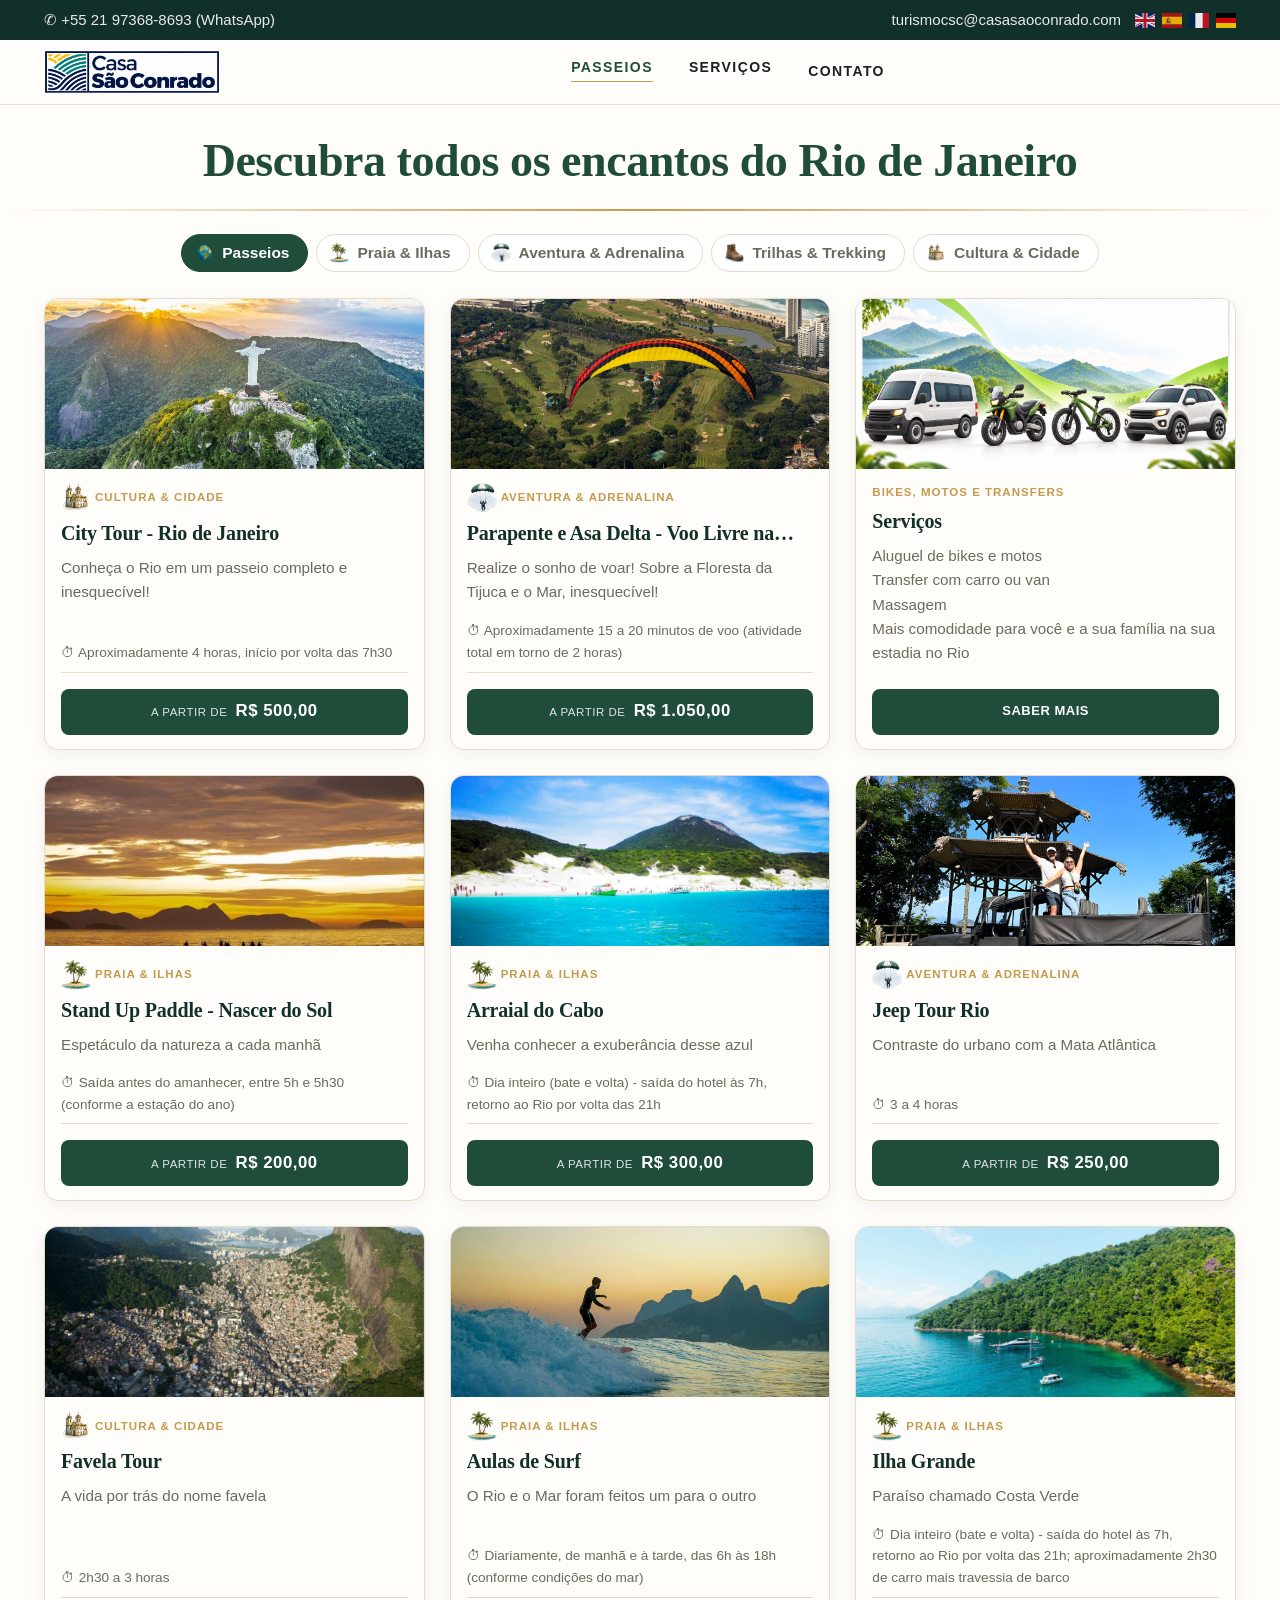
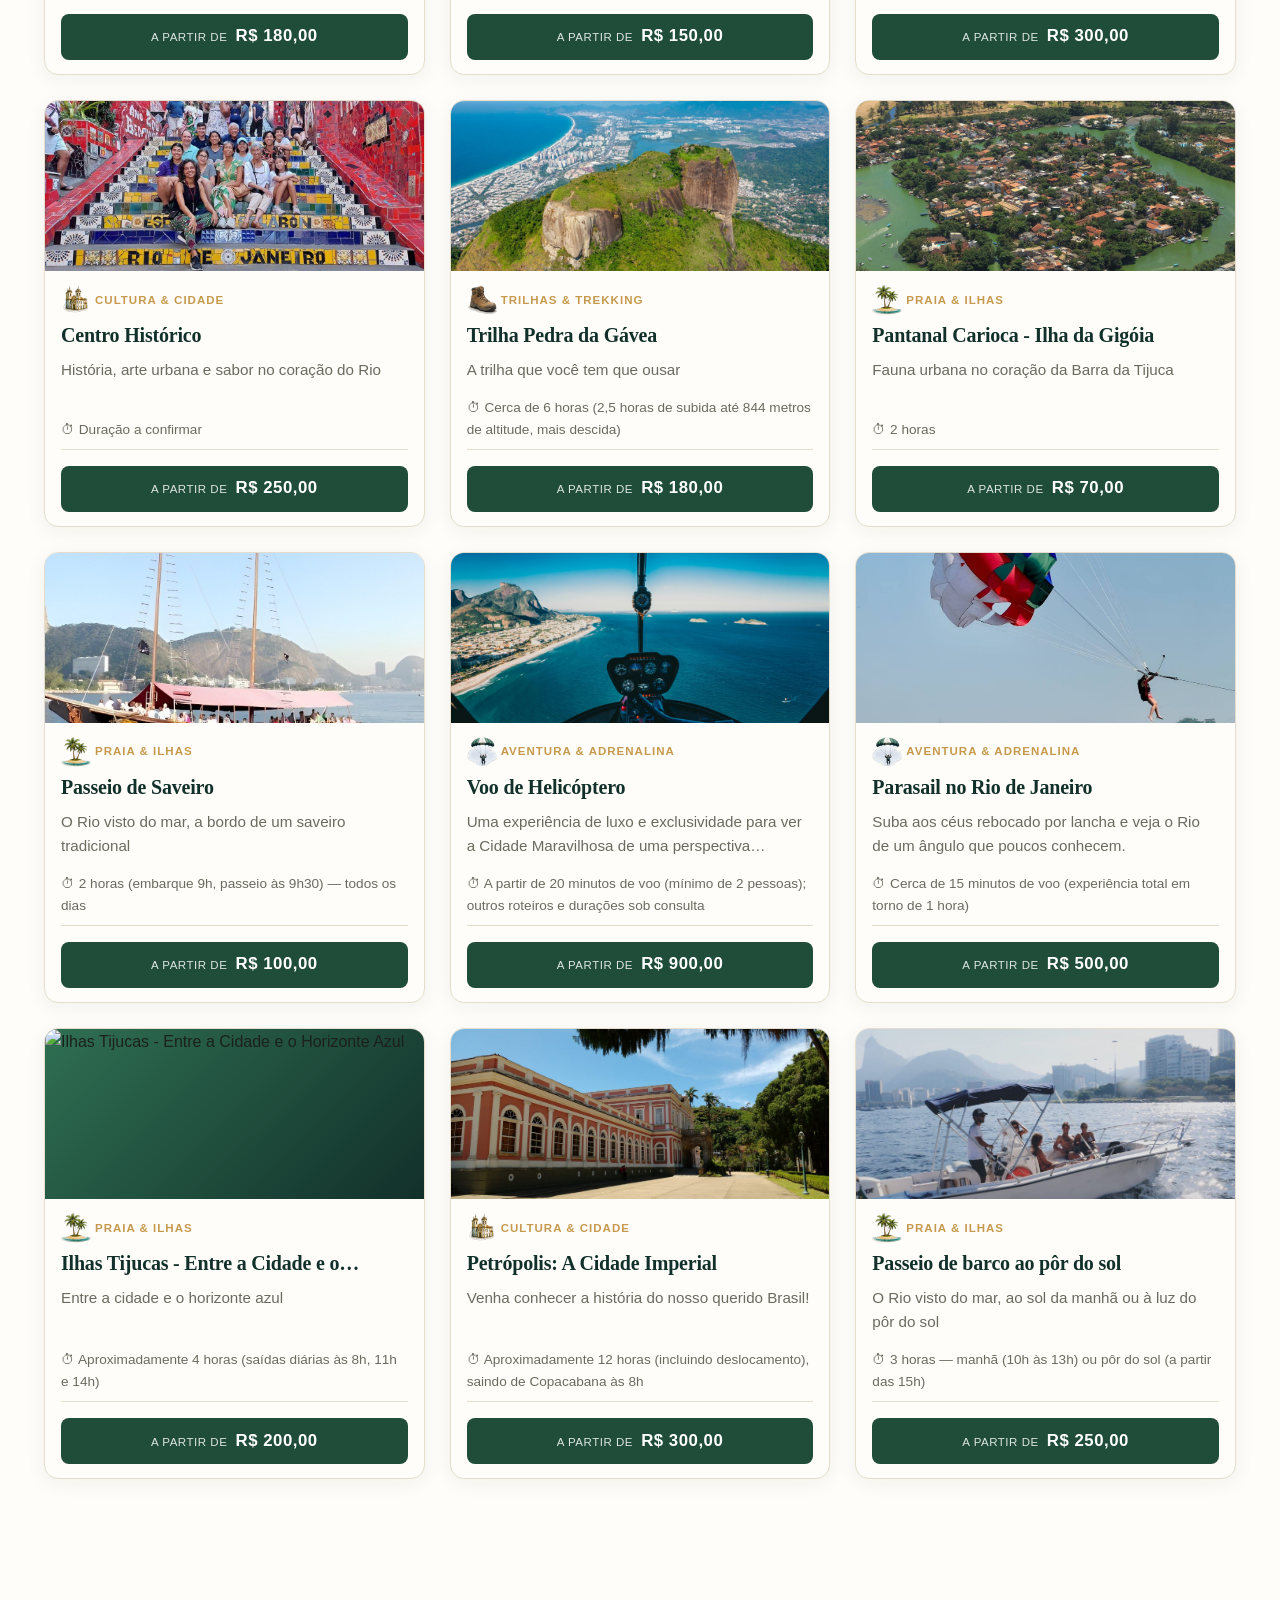
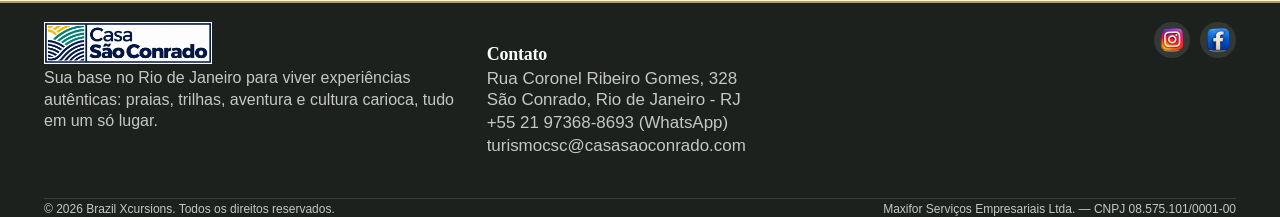
==== commit 1d5852f3: "up" ====
--- a/index.html
+++ b/index.html
@@ -69,10 +69,26 @@
 </div>
 
 <header class="site-header">
-  <div class="nav-wrap nav-wrap--solo container">
+  <div class="nav-wrap container">
     <a href="https://www.casasaoconrado.com/guesthouse-rio-de-janeiro-pt" class="logo">
       <img src="assets/logo-casasaoconrado.png" alt="Casa São Conrado" class="logo-img">
     </a>
+    <nav class="main-nav">
+      <div class="nav-dd"><a href="index.html" id="nav-passeios">Passeios</a><div class="nav-dd-menu" id="nav-cats"></div></div>
+      <div class="nav-dd">
+        <a href="servicos.html" id="nav-servicos">Serviços</a>
+        <div class="nav-dd-menu" id="nav-servicos-menu">
+          <a href="servicos.html#bikes" id="sv-bicicleta">Aluguel de bicicleta</a>
+          <a href="servicos.html#aluguel" id="sv-moto">Aluguel de moto</a>
+          <a href="servicos.html#transfers" id="sv-transfers">Transfers</a>
+          <a href="servicos.html#massagem" id="sv-massagem">Massagem</a>
+        </div>
+      </div>
+      <a href="contato.html" id="nav-contato">Contato</a>
+    </nav>
+    <div class="header-actions">
+      <button class="menu-toggle" onclick="toggleMenu()">☰</button>
+    </div>
   </div>
 </header>
 
@@ -346,6 +362,7 @@
   document.getElementById('topbar-email').textContent = getTexto('email');
 
   // Menu
+  if (typeof atualizarMenuPrincipal === 'function') atualizarMenuPrincipal();
 
   // Hero
   document.getElementById('hero-titulo').textContent = getTexto('catalogo.titulo');
--- a/style.css
+++ b/style.css
@@ -1134,3 +1134,49 @@
 .galeria.g4 .principal { grid-row: 1 / 3; }
 .galeria.g5 { grid-template-columns: 2fr 1fr 1fr; grid-template-rows: 1fr 1fr; }
 .galeria.g5 .principal { grid-row: 1 / 3; }
+
+/* ===== Menu principal: dropdown (Passeios / Serviços) — estilo minimalista ===== */
+nav.main-nav .nav-dd { position: relative; display: inline-block; }
+nav.main-nav .nav-dd::after { content: ""; position: absolute; left: 0; right: 0; top: 100%; height: 12px; } /* ponte p/ o mouse não perder o hover */
+nav.main-nav .nav-dd-menu {
+  position: absolute; top: 100%; left: 0; z-index: 300; margin-top: 10px;
+  width: max-content; min-width: 230px; max-width: 90vw;
+  background: var(--cor-branco); padding: 8px 0;
+  border-top: 2px solid var(--cor-secundaria, #c9a24a); border-radius: 0 0 10px 10px;
+  box-shadow: 0 14px 30px rgba(25,40,31,.15);
+  opacity: 0; visibility: hidden; transition: opacity .2s, visibility .2s;
+}
+nav.main-nav .nav-dd:hover .nav-dd-menu,
+nav.main-nav .nav-dd:focus-within .nav-dd-menu { opacity: 1; visibility: visible; }
+nav.main-nav .nav-dd-menu a {
+  display: flex; align-items: center; gap: 12px;
+  padding: 10px 34px 10px 22px; border: 0; border-left: 3px solid transparent; border-radius: 0;
+  font-size: 14px; font-weight: 500; letter-spacing: .02em; text-transform: none;
+  color: #173b2b; white-space: nowrap;
+  opacity: 0; transform: translateX(-12px);
+  transition: opacity .25s, transform .25s, background .2s, padding .2s, border-color .2s;
+}
+nav.main-nav .nav-dd:hover .nav-dd-menu a,
+nav.main-nav .nav-dd:focus-within .nav-dd-menu a { opacity: 1; transform: none; }
+nav.main-nav .nav-dd-menu a:nth-child(2) { transition-delay: .04s, .04s, 0s, 0s, 0s; }
+nav.main-nav .nav-dd-menu a:nth-child(3) { transition-delay: .08s, .08s, 0s, 0s, 0s; }
+nav.main-nav .nav-dd-menu a:nth-child(4) { transition-delay: .12s, .12s, 0s, 0s, 0s; }
+nav.main-nav .nav-dd-menu a:nth-child(5) { transition-delay: .16s, .16s, 0s, 0s, 0s; }
+nav.main-nav .nav-dd-menu a:nth-child(6) { transition-delay: .20s, .20s, 0s, 0s, 0s; }
+nav.main-nav .nav-dd-menu a:hover {
+  background: #eef4f0; color: #173b2b; padding-left: 28px; padding-right: 28px;
+  border-left-color: var(--cor-secundaria, #c9a24a);
+}
+nav.main-nav .nav-dd-menu img { width: 28px; height: 28px; object-fit: contain; flex: none; }
+@media (max-width: 720px) {
+  nav.main-nav.open .nav-dd { display: block; }
+  nav.main-nav.open .nav-dd::after { display: none; }
+  nav.main-nav.open .nav-dd-menu {
+    position: static; margin-top: 0; box-shadow: none; border-top: 0; min-width: 0; width: auto;
+    opacity: 1; visibility: visible; padding: 0 0 0 12px;
+  }
+  nav.main-nav.open .nav-dd-menu a {
+    opacity: 1; transform: none; padding: 11px 0; border-left: 0;
+    border-bottom: 1px solid var(--cor-borda); transition: none;
+  }
+}
